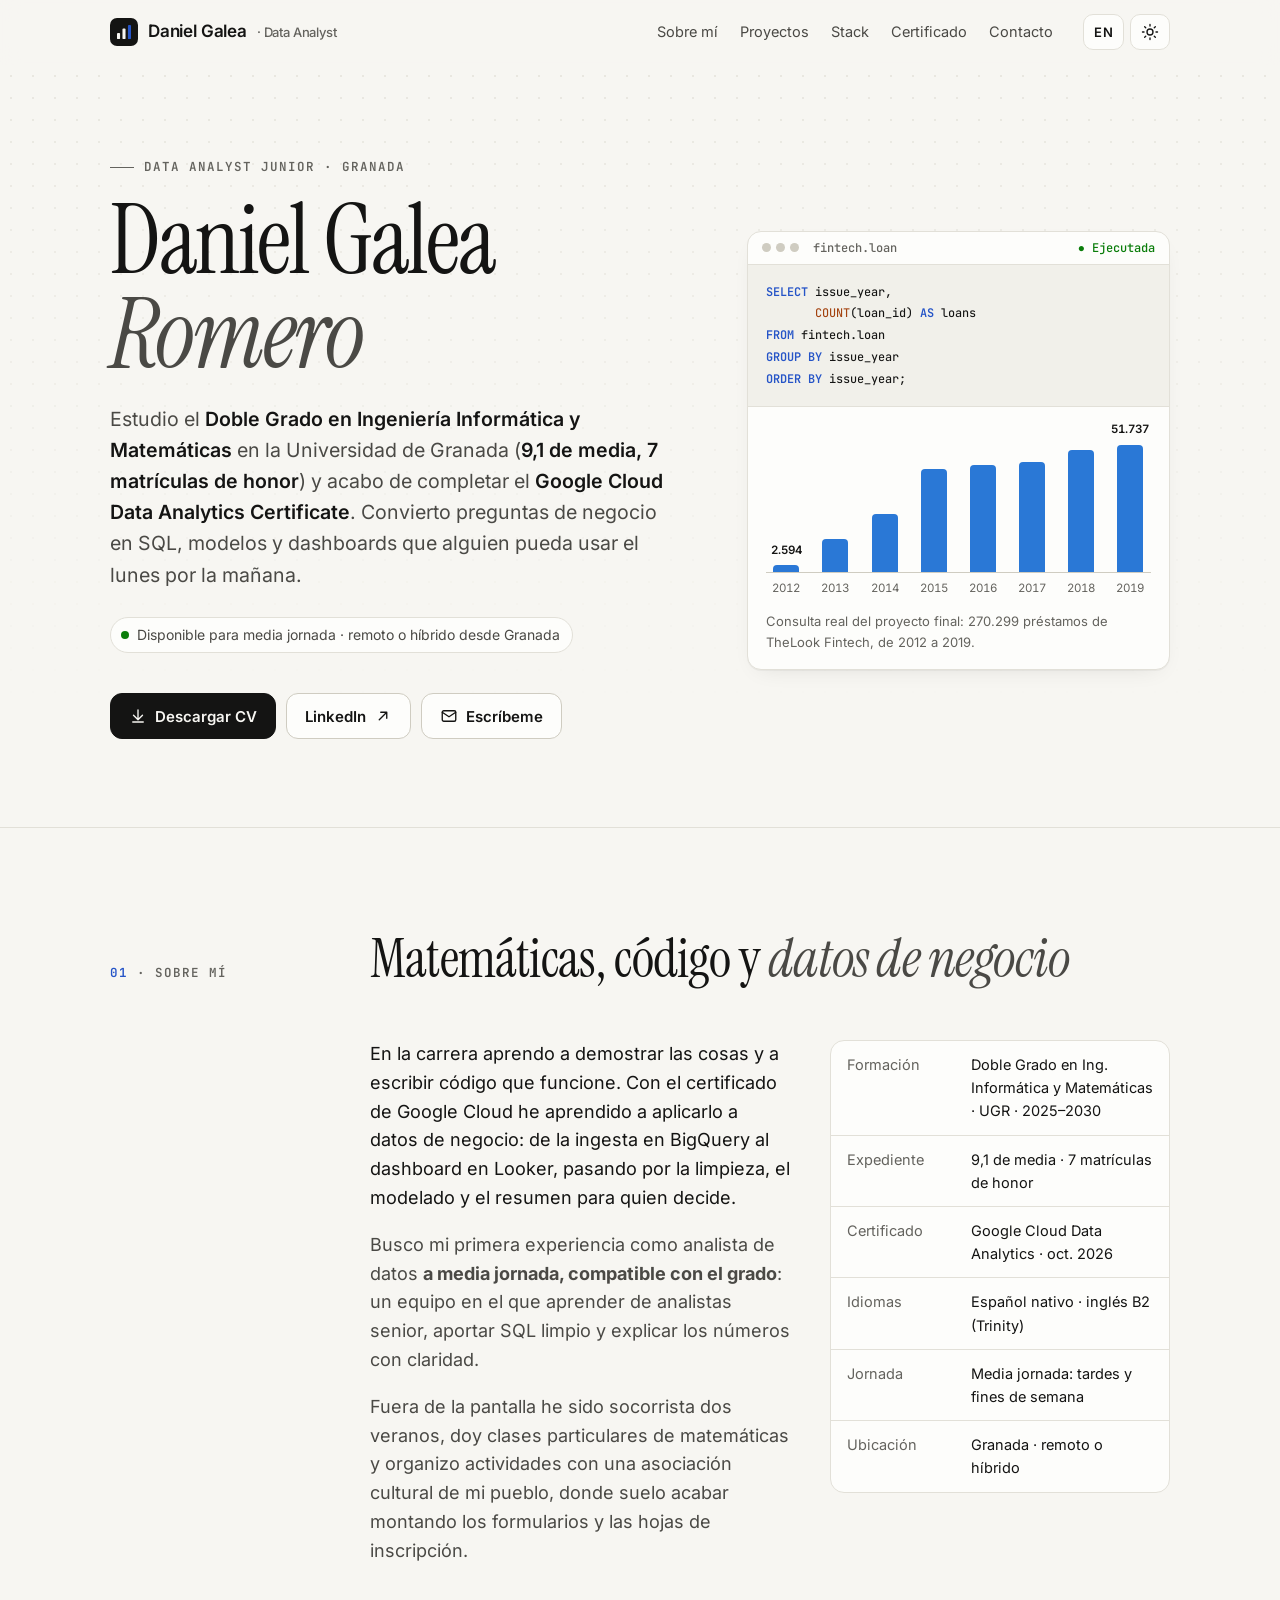
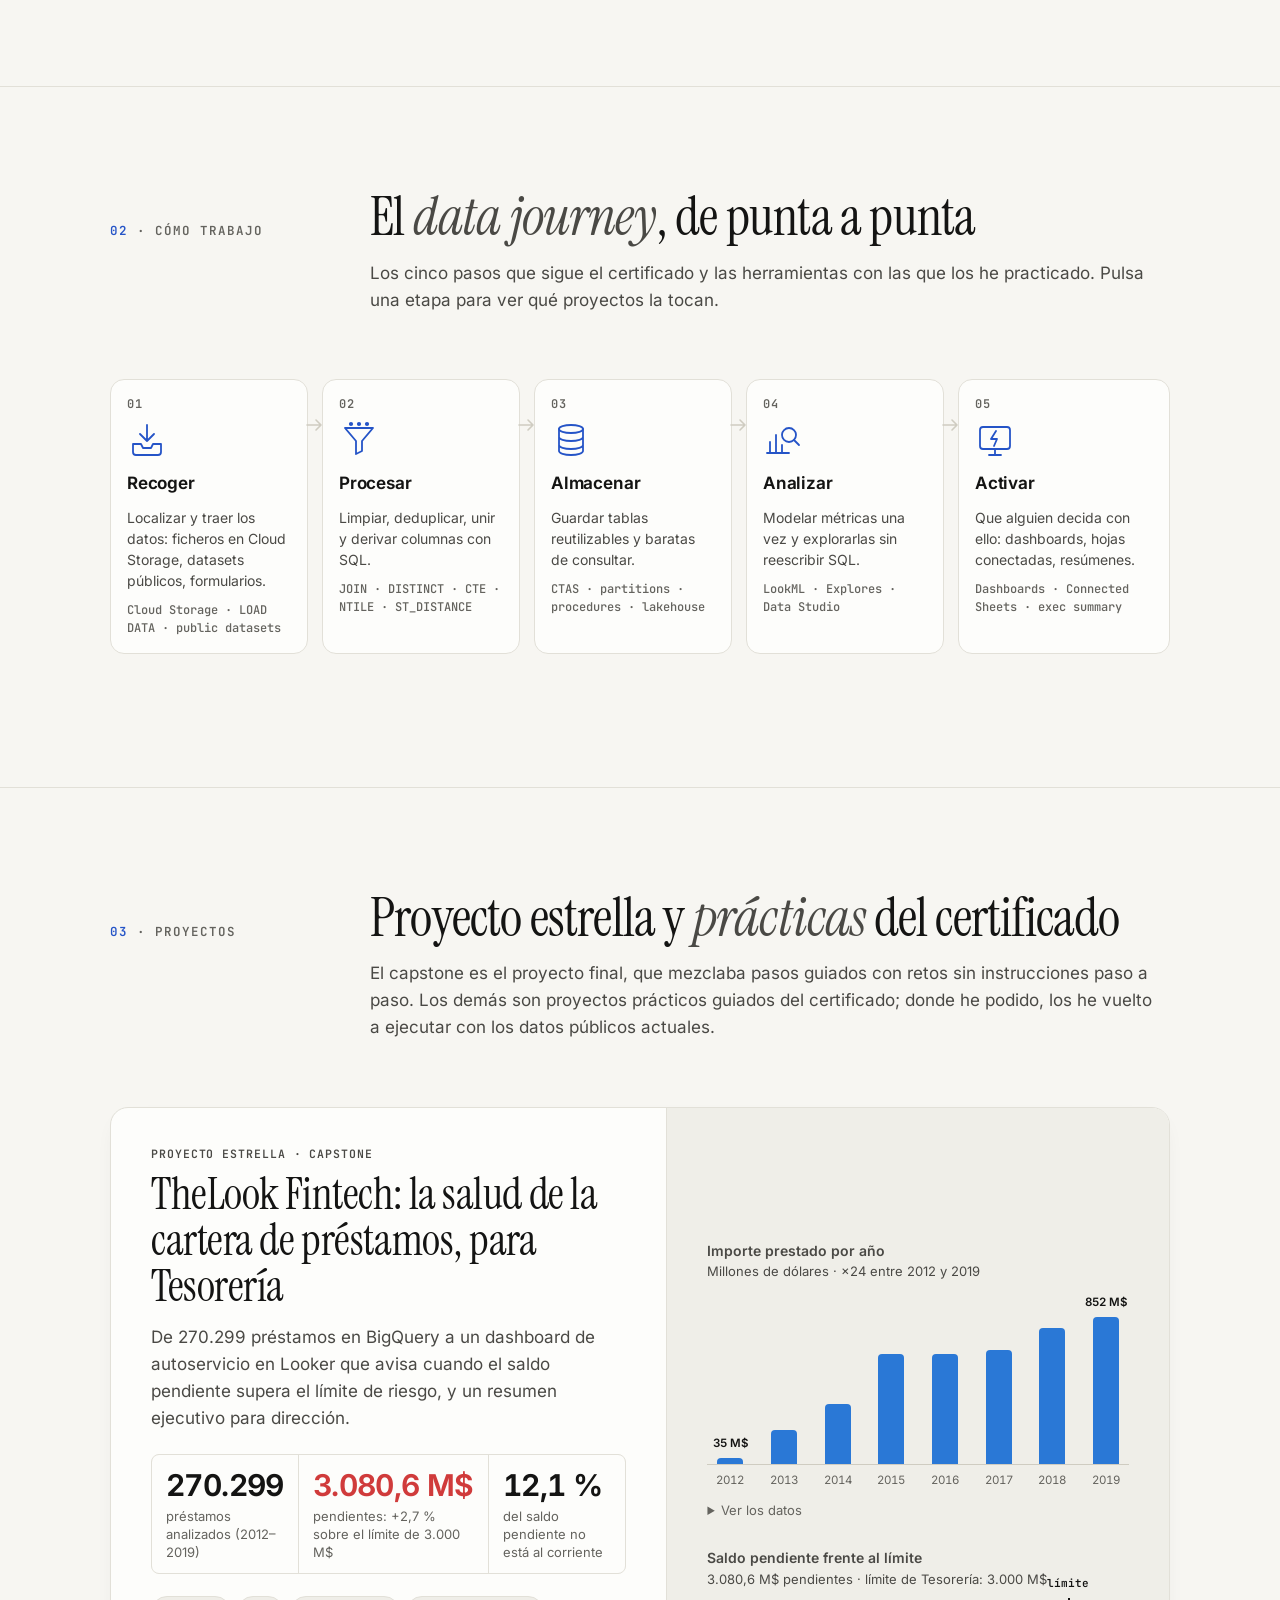
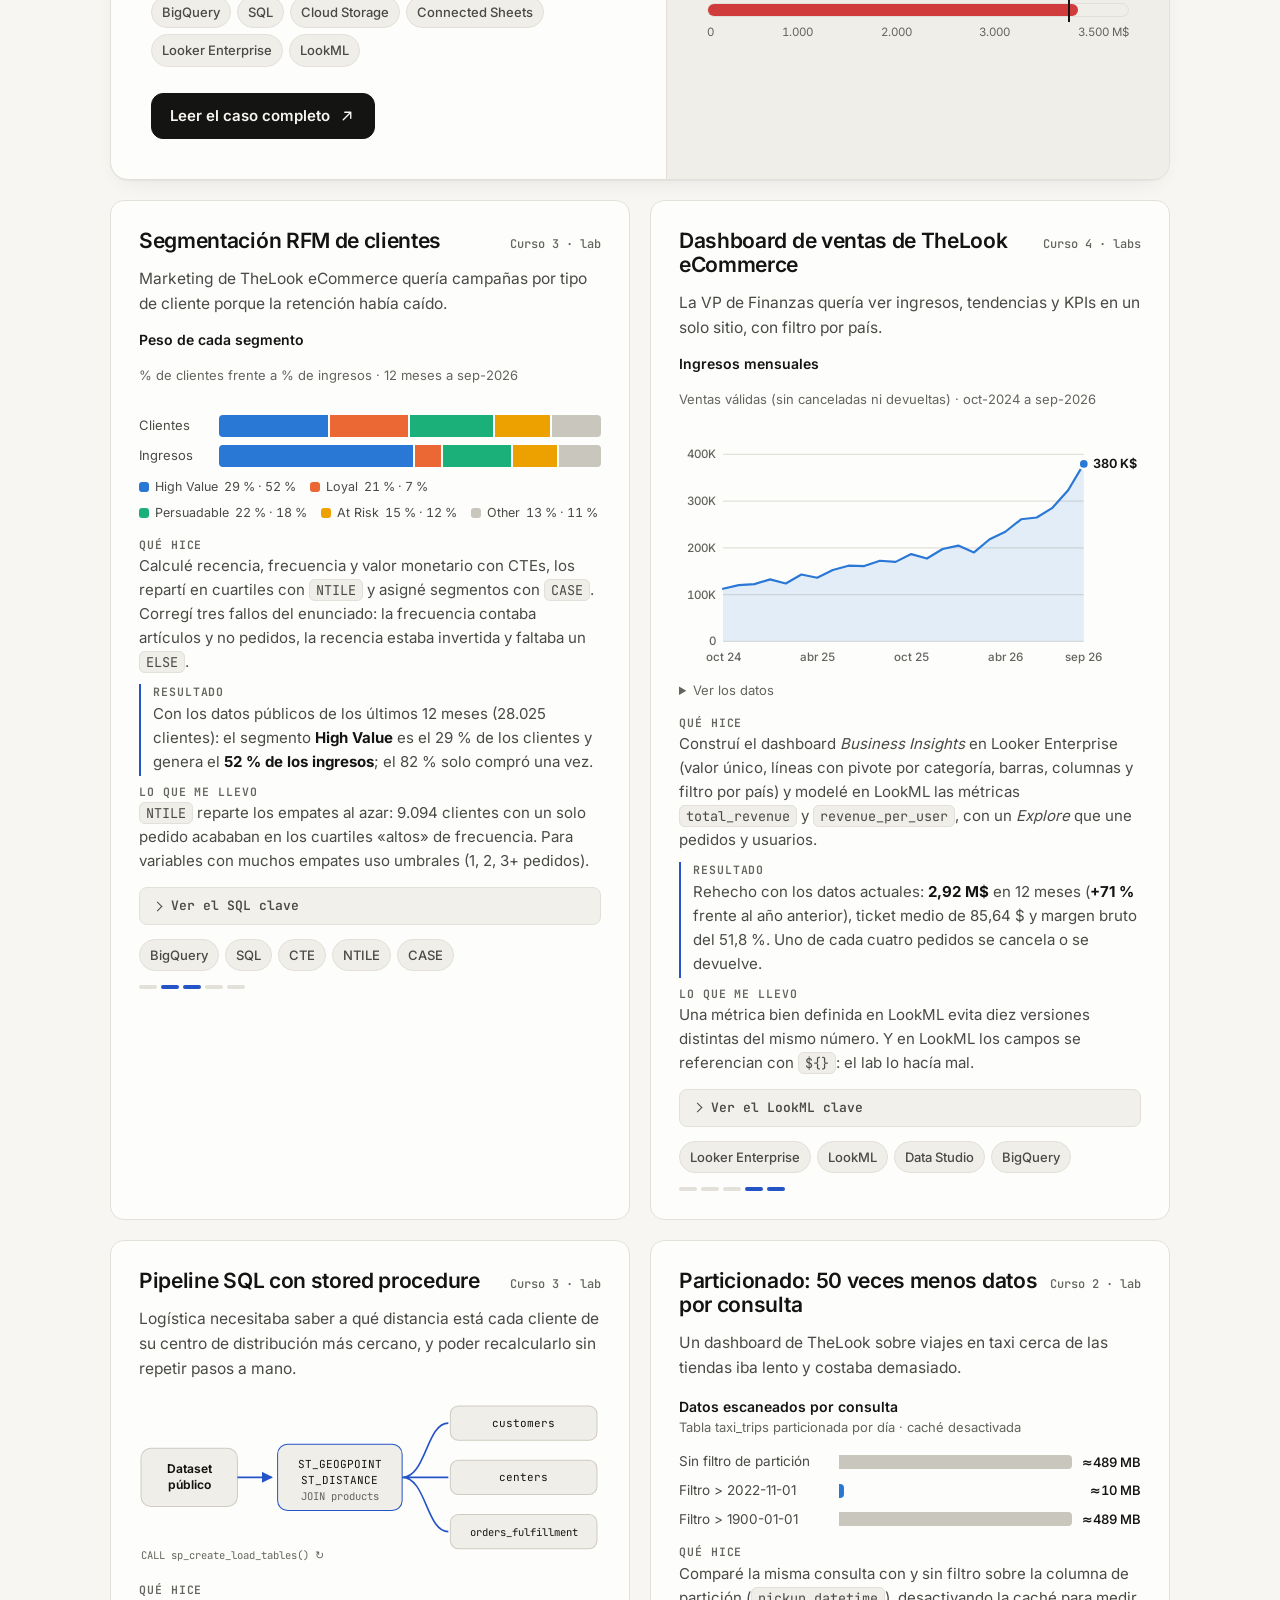
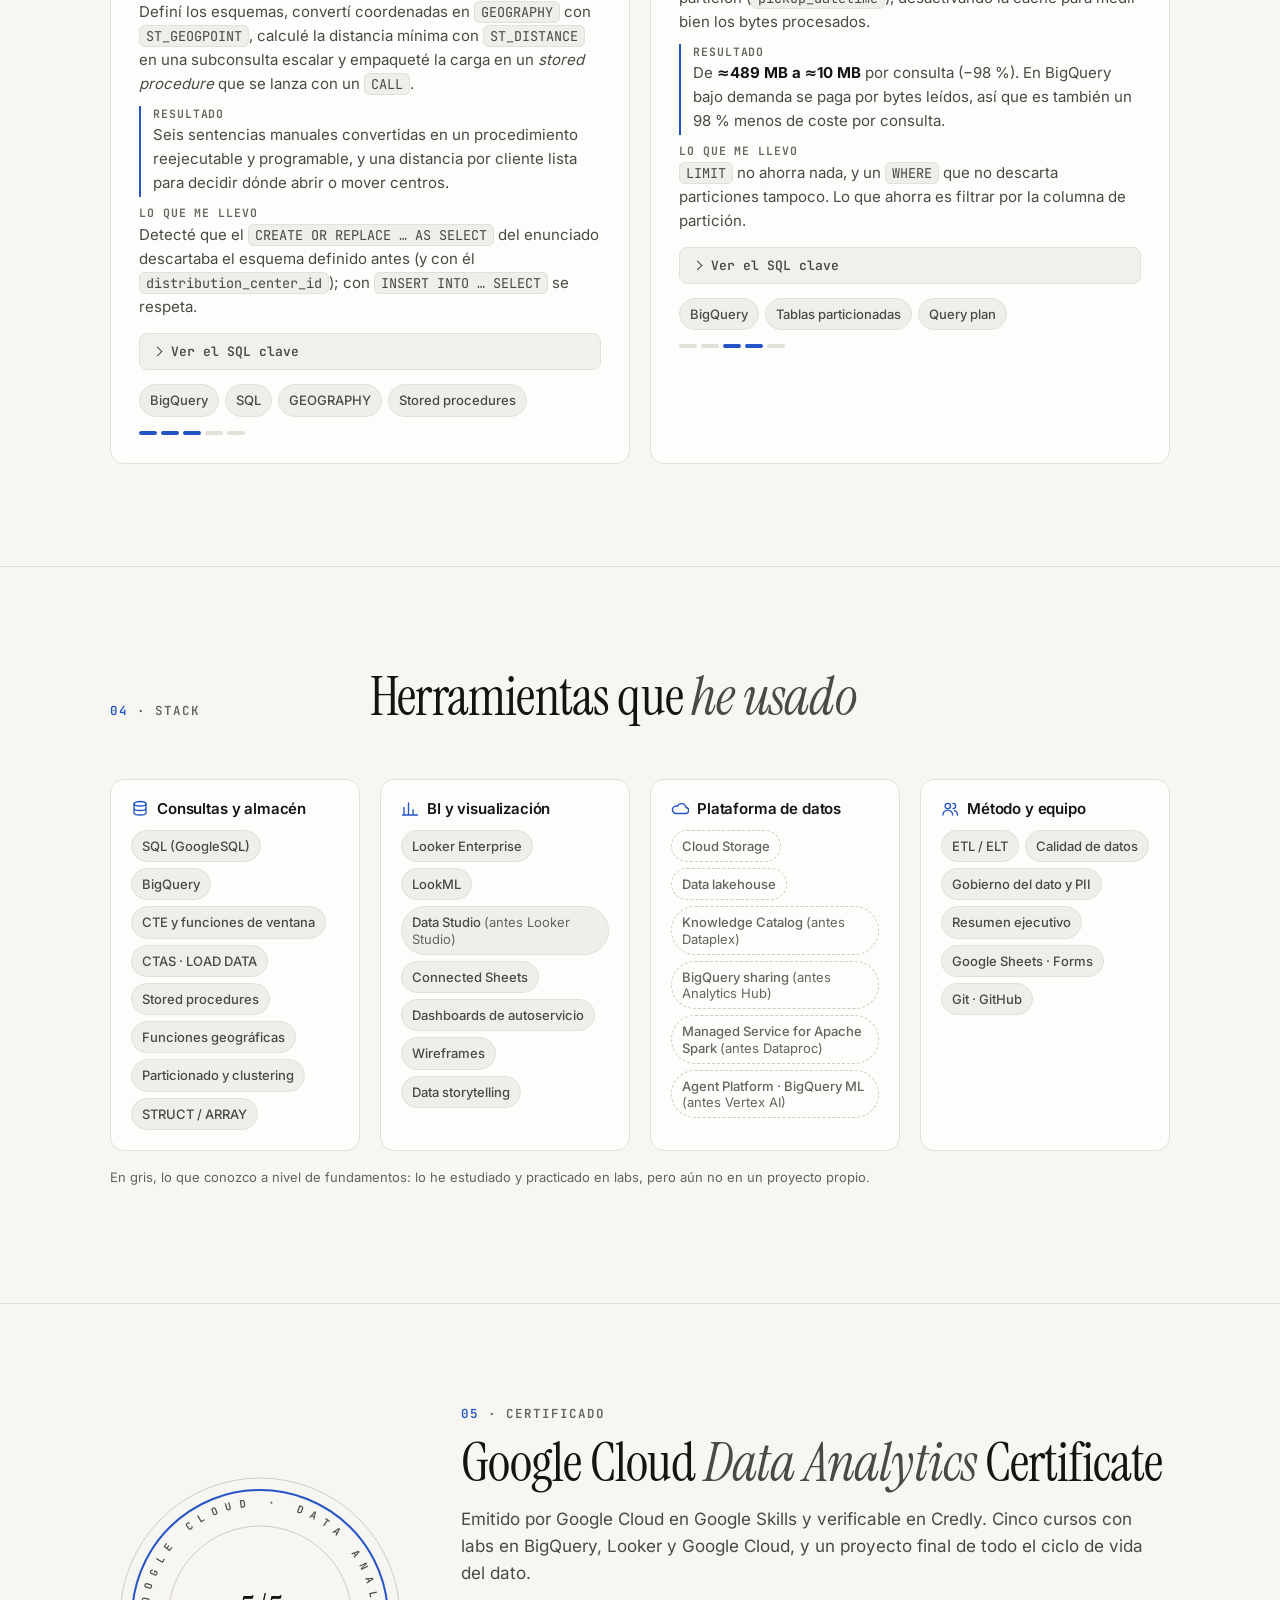
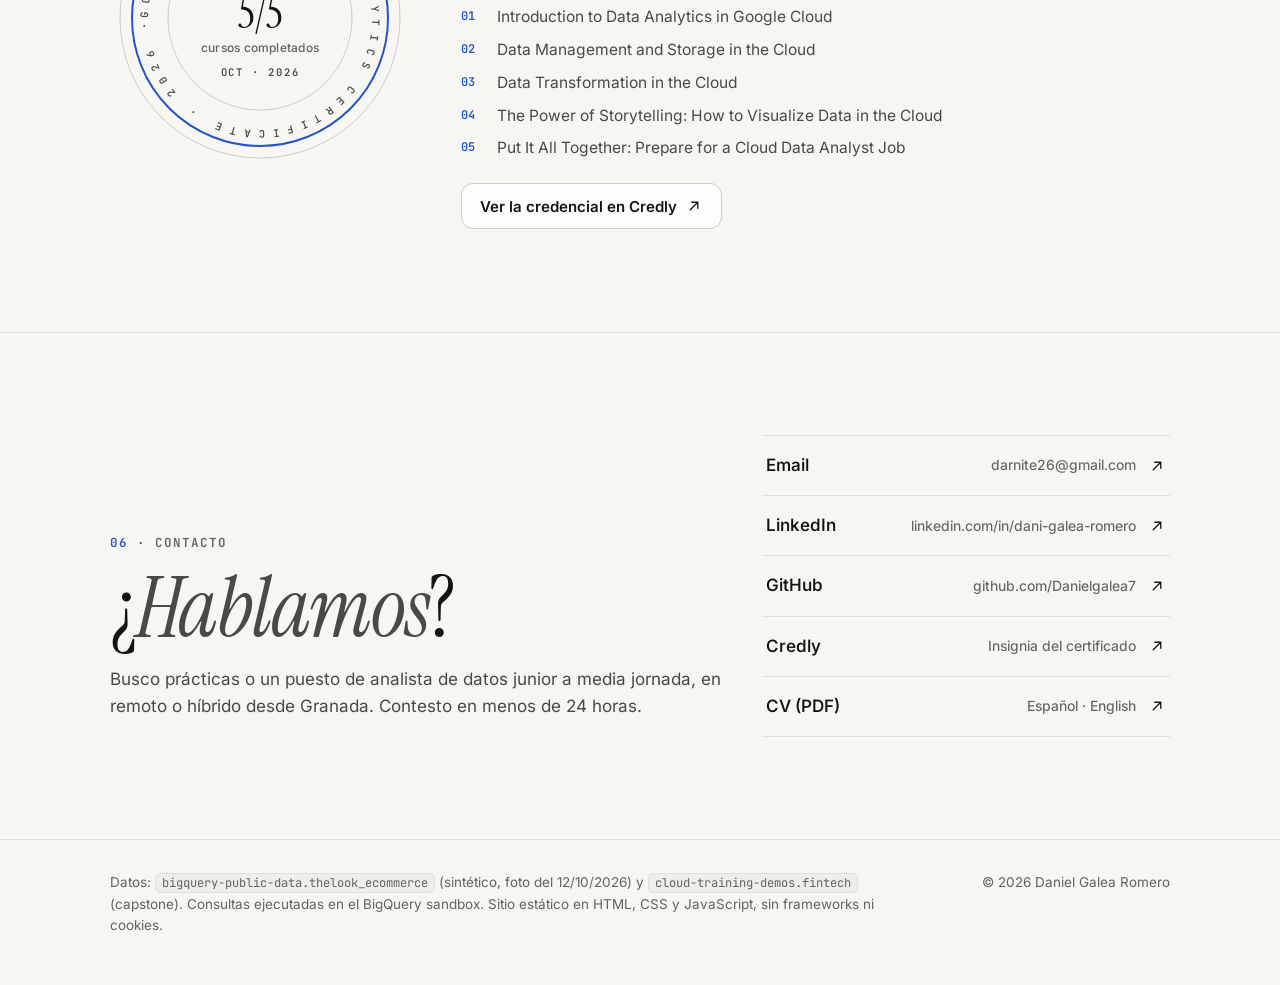
==== index.html @ 813756c8 "Portfolio de datos: caso TheLook Fintech, proyectos y CV (ES/EN) Co-Authored-By: Claude Opus 5.5 <no" ====
<!doctype html>
<html lang="es">
<head>
<meta charset="utf-8">
<meta name="viewport" content="width=device-width, initial-scale=1">
<title>Daniel Galea Romero · Data Analyst junior (Google Cloud)</title>
<meta name="description" content="Portfolio de Daniel Galea Romero: estudiante de Ingeniería Informática y Matemáticas (UGR) con el Google Cloud Data Analytics Certificate. SQL, BigQuery, Looker y LookML con datos reales.">
<link rel="canonical" href="https://danielgalea7.github.io/">
<link rel="alternate" hreflang="es" href="https://danielgalea7.github.io/">
<link rel="alternate" hreflang="en" href="https://danielgalea7.github.io/en/">
<link rel="alternate" hreflang="x-default" href="https://danielgalea7.github.io/">
<meta name="theme-color" content="#f7f6f2" media="(prefers-color-scheme: light)">
<meta name="theme-color" content="#121211" media="(prefers-color-scheme: dark)">
<meta name="color-scheme" content="light dark">
<meta property="og:type" content="website">
<meta property="og:site_name" content="Daniel Galea Romero">
<meta property="og:title" content="Daniel Galea Romero · Data Analyst junior (Google Cloud)">
<meta property="og:description" content="Portfolio de Daniel Galea Romero: estudiante de Ingeniería Informática y Matemáticas (UGR) con el Google Cloud Data Analytics Certificate. SQL, BigQuery, Looker y LookML con datos reales.">
<meta property="og:url" content="https://danielgalea7.github.io/">
<meta property="og:image" content="https://danielgalea7.github.io/assets/img/og-es.png">
<meta property="og:image:width" content="1200">
<meta property="og:image:height" content="630">
<meta property="og:image:alt" content="Daniel Galea Romero · Data Analyst junior (Google Cloud)">
<meta property="og:locale" content="es_ES">
<meta name="twitter:card" content="summary_large_image">
<meta name="twitter:title" content="Daniel Galea Romero · Data Analyst junior (Google Cloud)">
<meta name="twitter:description" content="Portfolio de Daniel Galea Romero: estudiante de Ingeniería Informática y Matemáticas (UGR) con el Google Cloud Data Analytics Certificate. SQL, BigQuery, Looker y LookML con datos reales.">
<meta name="twitter:image" content="https://danielgalea7.github.io/assets/img/og-es.png">
<link rel="icon" href="/favicon.svg" type="image/svg+xml">
<link rel="icon" href="/favicon.ico" sizes="32x32">
<link rel="apple-touch-icon" href="/apple-touch-icon.png">
<link rel="preload" href="/assets/fonts/inter-latin-wght-normal.woff2" as="font" type="font/woff2" crossorigin>
<link rel="preload" href="/assets/fonts/instrument-serif-latin-400-normal.woff2" as="font" type="font/woff2" crossorigin>
<link rel="stylesheet" href="/assets/css/site.css?v=1">
<script>try{var t=localStorage.getItem("theme");if(t)document.documentElement.setAttribute("data-theme",t)}catch(e){}document.documentElement.classList.add("js");</script>
<script type="application/ld+json">{"@context": "https://schema.org", "@type": "Person", "name": "Daniel Galea Romero", "jobTitle": "Junior Data Analyst", "url": "https://danielgalea7.github.io/", "email": "mailto:darnite26@gmail.com", "address": {"@type": "PostalAddress", "addressLocality": "Granada", "addressCountry": "ES"}, "alumniOf": {"@type": "CollegeOrUniversity", "name": "Universidad de Granada"}, "knowsAbout": ["SQL", "BigQuery", "Looker", "LookML", "Data analysis", "Google Cloud"], "sameAs": ["https://www.linkedin.com/in/dani-galea-romero-060941371/", "https://github.com/Danielgalea7", "https://www.credly.com/badges/53fe75b2-e19a-4265-aa9f-7e4d497fc33a/public_url"]}</script>
</head>
<body>
<a class="skip" href="#main">Saltar al contenido</a>
<header class="site-header">
  <div class="wrap">
    <a class="brand" href="/"><svg class="brand-mark" viewBox="0 0 32 32" aria-hidden="true"><rect width="32" height="32" rx="8" fill="currentColor"/><rect x="8" y="17" width="3.5" height="7" rx="1" fill="var(--bg)"/><rect x="14.25" y="12" width="3.5" height="12" rx="1" fill="var(--bg)"/><rect x="20.5" y="8" width="3.5" height="16" rx="1" fill="var(--accent)"/></svg><span>Daniel Galea</span><small>· Data Analyst</small><span class="sr-only"> · inicio</span></a>
    <nav class="nav" aria-label="Secciones"><a href="#sobre-mi">Sobre mí</a><a href="#proyectos">Proyectos</a><a href="#stack">Stack</a><a href="#certificado">Certificado</a><a href="#contacto">Contacto</a></nav>
    <div class="tools">
      <a class="lang" href="/en/" hreflang="en" lang="en" title="Read in English"><span aria-hidden="true">EN</span><span class="sr-only">EN · Read in English</span></a>
      <button class="icon-btn theme-toggle" type="button" aria-label="Cambiar entre tema claro y oscuro"><span class="sun"><svg viewBox="0 0 24 24" fill="none" stroke="currentColor" stroke-width="1.8" stroke-linecap="round" stroke-linejoin="round" aria-hidden="true" focusable="false"><circle cx="12" cy="12" r="4"/><path d="M12 2v2M12 20v2M4.9 4.9l1.4 1.4M17.7 17.7l1.4 1.4M2 12h2M20 12h2M4.9 19.1l1.4-1.4M17.7 6.3l1.4-1.4"/></svg></span><span class="moon"><svg viewBox="0 0 24 24" fill="none" stroke="currentColor" stroke-width="1.8" stroke-linecap="round" stroke-linejoin="round" aria-hidden="true" focusable="false"><path d="M20.5 14.5A8.5 8.5 0 0 1 9.5 3.5a8.5 8.5 0 1 0 11 11z"/></svg></span></button>
    </div>
  </div>
</header>

<main id="main">
  <section class="hero">
    <div class="wrap hero-grid">
      <div>
        <p class="eyebrow">Data Analyst junior · Granada</p>
        <h1>Daniel Galea <em>Romero</em></h1>
        <p class="lead">Estudio el <strong>Doble Grado en Ingeniería Informática y Matemáticas</strong> en la Universidad de Granada (<strong>9,1 de media, 7 matrículas de honor</strong>) y acabo de completar el <strong>Google Cloud Data Analytics Certificate</strong>. Convierto preguntas de negocio en SQL, modelos y dashboards que alguien pueda usar el lunes por la mañana.</p>
        <p class="pill"><span class="pulse" aria-hidden="true"></span>Disponible para media jornada · remoto o híbrido desde Granada</p>
        <div class="cta">
          <a class="btn primary" href="/cv/daniel-galea-romero-cv-es.pdf" download><svg viewBox="0 0 24 24" fill="none" stroke="currentColor" stroke-width="1.8" stroke-linecap="round" stroke-linejoin="round" aria-hidden="true" focusable="false"><path d="M12 4v12M6 11l6 6 6-6M5 20h14"/></svg>Descargar CV</a>
          <a class="btn" href="https://www.linkedin.com/in/dani-galea-romero-060941371/" rel="me noopener" target="_blank">LinkedIn<svg viewBox="0 0 24 24" fill="none" stroke="currentColor" stroke-width="1.8" stroke-linecap="round" stroke-linejoin="round" aria-hidden="true" focusable="false"><path d="M7 17 17 7M9 7h8v8"/></svg></a>
          <a class="btn" href="mailto:darnite26@gmail.com"><svg viewBox="0 0 24 24" fill="none" stroke="currentColor" stroke-width="1.8" stroke-linecap="round" stroke-linejoin="round" aria-hidden="true" focusable="false"><rect x="3" y="5" width="18" height="14" rx="2"/><path d="m3 7 9 6 9-6"/></svg>Escríbeme</a>
        </div>
      </div>
      <figure class="qcard rv" aria-labelledby="qcap-es">
        <div class="qcard-bar"><span class="dots" aria-hidden="true"><i></i><i></i><i></i></span>fintech.loan<span class="run">● Ejecutada</span></div>
        <div class="codewrap"><pre tabindex="0"><code class="language-sql"><span class="k">SELECT</span> issue_year,
       <span class="f">COUNT</span>(loan_id) <span class="k">AS</span> loans
<span class="k">FROM</span> fintech.loan
<span class="k">GROUP</span> <span class="k">BY</span> issue_year
<span class="k">ORDER</span> <span class="k">BY</span> issue_year;</code></pre></div>
        <div class="qbody"><div class="chart reveal"><div class="cols" style="height:150px" aria-hidden="true"><div class="col" style="--h:5.01%" data-tip="&lt;b&gt;2012&lt;/b&gt;&lt;br&gt;2.594 préstamos"><span class="cv">2.594</span><span class="cb"></span></div><div class="col" style="--h:26.02%" data-tip="&lt;b&gt;2013&lt;/b&gt;&lt;br&gt;13.460 préstamos"><span class="cb"></span></div><div class="col" style="--h:45.33%" data-tip="&lt;b&gt;2014&lt;/b&gt;&lt;br&gt;23.453 préstamos"><span class="cb"></span></div><div class="col" style="--h:81.02%" data-tip="&lt;b&gt;2015&lt;/b&gt;&lt;br&gt;41.919 préstamos"><span class="cb"></span></div><div class="col" style="--h:83.82%" data-tip="&lt;b&gt;2016&lt;/b&gt;&lt;br&gt;43.368 préstamos"><span class="cb"></span></div><div class="col" style="--h:85.89%" data-tip="&lt;b&gt;2017&lt;/b&gt;&lt;br&gt;44.435 préstamos"><span class="cb"></span></div><div class="col" style="--h:95.35%" data-tip="&lt;b&gt;2018&lt;/b&gt;&lt;br&gt;49.333 préstamos"><span class="cb"></span></div><div class="col" style="--h:100.00%" data-tip="&lt;b&gt;2019&lt;/b&gt;&lt;br&gt;51.737 préstamos"><span class="cv">51.737</span><span class="cb"></span></div></div><div class="cols-x" aria-hidden="true"><span>2012</span><span>2013</span><span>2014</span><span>2015</span><span>2016</span><span>2017</span><span>2018</span><span>2019</span></div></div></div>
        <figcaption id="qcap-es">Consulta real del proyecto final: 270.299 préstamos de TheLook Fintech, de 2012 a 2019.</figcaption>
      </figure>
    </div>
  </section>

  <section class="section" id="sobre-mi" aria-labelledby="about-h">
    <div class="wrap">
      <div class="section-head"><p class="kicker"><b>01</b> · Sobre mí</p><h2 id="about-h">Matemáticas, código y <em>datos de negocio</em></h2></div>
      <div class="about">
        <div class="spacer"></div>
        <div class="text rv"><p>En la carrera aprendo a demostrar las cosas y a escribir código que funcione. Con el certificado de Google Cloud he aprendido a aplicarlo a datos de negocio: de la ingesta en BigQuery al dashboard en Looker, pasando por la limpieza, el modelado y el resumen para quien decide.</p><p>Busco mi primera experiencia como analista de datos <strong>a media jornada, compatible con el grado</strong>: un equipo en el que aprender de analistas senior, aportar SQL limpio y explicar los números con claridad.</p><p>Fuera de la pantalla he sido socorrista dos veranos, doy clases particulares de matemáticas y organizo actividades con una asociación cultural de mi pueblo, donde suelo acabar montando los formularios y las hojas de inscripción.</p></div>
        <dl class="facts rv"><div><dt>Formación</dt><dd>Doble Grado en Ing. Informática y Matemáticas · UGR · 2025–2030</dd></div><div><dt>Expediente</dt><dd>9,1 de media · 7 matrículas de honor</dd></div><div><dt>Certificado</dt><dd>Google Cloud Data Analytics · oct. 2026</dd></div><div><dt>Idiomas</dt><dd>Español nativo · inglés B2 (Trinity)</dd></div><div><dt>Jornada</dt><dd>Media jornada: tardes y fines de semana</dd></div><div><dt>Ubicación</dt><dd>Granada · remoto o híbrido</dd></div></dl>
      </div>
    </div>
  </section>

  <section class="section" id="data-journey" aria-labelledby="journey-h">
    <div class="wrap">
      <div class="section-head"><p class="kicker"><b>02</b> · Cómo trabajo</p><div><h2 id="journey-h">El <em>data journey</em>, de punta a punta</h2><p class="section-intro">Los cinco pasos que sigue el certificado y las herramientas con las que los he practicado. Pulsa una etapa para ver qué proyectos la tocan.</p></div></div>
      <ol class="journey"><li><button class="stage" type="button" data-stage="collect" aria-pressed="false">
          <span class="idx">01</span><span class="ico"><svg viewBox="0 0 40 40" fill="none" stroke="currentColor" stroke-width="1.8" stroke-linecap="round" stroke-linejoin="round" aria-hidden="true"><path d="M20 5v16M13 14l7 7 7-7"/><path d="M6 24h8l2 4h8l2-4h8v8a3 3 0 0 1-3 3H9a3 3 0 0 1-3-3z"/></svg></span><span class="name">Recoger</span>
          <span class="what">Localizar y traer los datos: ficheros en Cloud Storage, datasets públicos, formularios.</span><span class="tools-l">Cloud Storage · LOAD DATA · public datasets</span></button><svg class="link" viewBox="0 0 18 16" aria-hidden="true"><path d="M1 8h14M10 3l5 5-5 5" fill="none" stroke="currentColor" stroke-width="1.6" stroke-linecap="round" stroke-linejoin="round"/></svg></li><li><button class="stage" type="button" data-stage="process" aria-pressed="false">
          <span class="idx">02</span><span class="ico"><svg viewBox="0 0 40 40" fill="none" stroke="currentColor" stroke-width="1.8" stroke-linecap="round" stroke-linejoin="round" aria-hidden="true"><path d="M6 8h28l-11 13v10l-6 3V21z"/><circle cx="12" cy="4" r="1.2" fill="currentColor"/><circle cx="20" cy="4" r="1.2" fill="currentColor"/><circle cx="28" cy="4" r="1.2" fill="currentColor"/></svg></span><span class="name">Procesar</span>
          <span class="what">Limpiar, deduplicar, unir y derivar columnas con SQL.</span><span class="tools-l">JOIN · DISTINCT · CTE · NTILE · ST_DISTANCE</span></button><svg class="link" viewBox="0 0 18 16" aria-hidden="true"><path d="M1 8h14M10 3l5 5-5 5" fill="none" stroke="currentColor" stroke-width="1.6" stroke-linecap="round" stroke-linejoin="round"/></svg></li><li><button class="stage" type="button" data-stage="store" aria-pressed="false">
          <span class="idx">03</span><span class="ico"><svg viewBox="0 0 40 40" fill="none" stroke="currentColor" stroke-width="1.8" stroke-linecap="round" stroke-linejoin="round" aria-hidden="true"><ellipse cx="20" cy="9" rx="12" ry="4"/><path d="M8 9v8c0 2.2 5.4 4 12 4s12-1.8 12-4V9M8 17v8c0 2.2 5.4 4 12 4s12-1.8 12-4v-8M8 25v6c0 2.2 5.4 4 12 4s12-1.8 12-4v-6"/></svg></span><span class="name">Almacenar</span>
          <span class="what">Guardar tablas reutilizables y baratas de consultar.</span><span class="tools-l">CTAS · partitions · procedures · lakehouse</span></button><svg class="link" viewBox="0 0 18 16" aria-hidden="true"><path d="M1 8h14M10 3l5 5-5 5" fill="none" stroke="currentColor" stroke-width="1.6" stroke-linecap="round" stroke-linejoin="round"/></svg></li><li><button class="stage" type="button" data-stage="analyze" aria-pressed="false">
          <span class="idx">04</span><span class="ico"><svg viewBox="0 0 40 40" fill="none" stroke="currentColor" stroke-width="1.8" stroke-linecap="round" stroke-linejoin="round" aria-hidden="true"><path d="M7 33V22M13 33V15M19 33v-8"/><circle cx="26" cy="15" r="7"/><path d="m31 20 5 5"/><path d="M4 33h22"/></svg></span><span class="name">Analizar</span>
          <span class="what">Modelar métricas una vez y explorarlas sin reescribir SQL.</span><span class="tools-l">LookML · Explores · Data Studio</span></button><svg class="link" viewBox="0 0 18 16" aria-hidden="true"><path d="M1 8h14M10 3l5 5-5 5" fill="none" stroke="currentColor" stroke-width="1.6" stroke-linecap="round" stroke-linejoin="round"/></svg></li><li><button class="stage" type="button" data-stage="activate" aria-pressed="false">
          <span class="idx">05</span><span class="ico"><svg viewBox="0 0 40 40" fill="none" stroke="currentColor" stroke-width="1.8" stroke-linecap="round" stroke-linejoin="round" aria-hidden="true"><rect x="5" y="7" width="30" height="22" rx="3"/><path d="M14 35h12M20 29v6"/><path d="m21 11-5 8h6l-3 7"/></svg></span><span class="name">Activar</span>
          <span class="what">Que alguien decida con ello: dashboards, hojas conectadas, resúmenes.</span><span class="tools-l">Dashboards · Connected Sheets · exec summary</span></button><svg class="link" viewBox="0 0 18 16" aria-hidden="true"><path d="M1 8h14M10 3l5 5-5 5" fill="none" stroke="currentColor" stroke-width="1.6" stroke-linecap="round" stroke-linejoin="round"/></svg></li></ol>
      <p class="journey-hint"><button type="button" data-journey-reset hidden>Ver todos los proyectos</button></p>
    </div>
  </section>

  <section class="section" id="proyectos" aria-labelledby="proj-h">
    <div class="wrap">
      <div class="section-head"><p class="kicker"><b>03</b> · Proyectos</p><div><h2 id="proj-h">Proyecto estrella y <em>prácticas</em> del certificado</h2><p class="section-intro">El capstone es el proyecto final, que mezclaba pasos guiados con retos sin instrucciones paso a paso. Los demás son proyectos prácticos guiados del certificado; donde he podido, los he vuelto a ejecutar con los datos públicos actuales.</p></div></div>
      <article class="featured rv" id="p-capstone" data-stages="collect process store analyze activate">
        <div class="fx">
          <p class="tag">Proyecto estrella · capstone</p>
          <h3>TheLook Fintech: la salud de la cartera de préstamos, para Tesorería</h3>
          <p>De 270.299 préstamos en BigQuery a un dashboard de autoservicio en Looker que avisa cuando el saldo pendiente supera el límite de riesgo, y un resumen ejecutivo para dirección.</p>
          <div class="kpis"><div class="kpi"><div class="v">270.299</div><div class="l">préstamos analizados (2012–2019)</div></div><div class="kpi"><div class="v alert">3.080,6 M$</div><div class="l">pendientes: +2,7 % sobre el límite de 3.000 M$</div></div><div class="kpi"><div class="v">12,1 %</div><div class="l">del saldo pendiente no está al corriente</div></div></div>
          <ul class="chips" aria-label="Tools"><li class="chip">BigQuery</li><li class="chip">SQL</li><li class="chip">Cloud Storage</li><li class="chip">Connected Sheets</li><li class="chip">Looker Enterprise</li><li class="chip">LookML</li></ul>
          <div class="cta"><a class="btn primary" href="/caso/thelook-fintech/">Leer el caso completo<svg viewBox="0 0 24 24" fill="none" stroke="currentColor" stroke-width="1.8" stroke-linecap="round" stroke-linejoin="round" aria-hidden="true" focusable="false"><path d="M7 17 17 7M9 7h8v8"/></svg></a></div>
        </div>
        <div class="fx viz"><div class="chart reveal"><p class="ctitle">Importe prestado por año</p><p class="csub">Millones de dólares · ×24 entre 2012 y 2019</p><div class="cols" style="height:170px" aria-hidden="true"><div class="col" style="--h:4.16%" data-tip="&lt;b&gt;2012&lt;/b&gt;&lt;br&gt;35,5 M$"><span class="cv">35 M$</span><span class="cb"></span></div><div class="col" style="--h:23.39%" data-tip="&lt;b&gt;2013&lt;/b&gt;&lt;br&gt;199,4 M$"><span class="cb"></span></div><div class="col" style="--h:40.86%" data-tip="&lt;b&gt;2014&lt;/b&gt;&lt;br&gt;348,3 M$"><span class="cb"></span></div><div class="col" style="--h:75.02%" data-tip="&lt;b&gt;2015&lt;/b&gt;&lt;br&gt;639,4 M$"><span class="cb"></span></div><div class="col" style="--h:74.93%" data-tip="&lt;b&gt;2016&lt;/b&gt;&lt;br&gt;638,6 M$"><span class="cb"></span></div><div class="col" style="--h:77.51%" data-tip="&lt;b&gt;2017&lt;/b&gt;&lt;br&gt;660,7 M$"><span class="cb"></span></div><div class="col" style="--h:92.90%" data-tip="&lt;b&gt;2018&lt;/b&gt;&lt;br&gt;791,9 M$"><span class="cb"></span></div><div class="col" style="--h:100.00%" data-tip="&lt;b&gt;2019&lt;/b&gt;&lt;br&gt;852,4 M$"><span class="cv">852 M$</span><span class="cb"></span></div></div><div class="cols-x" aria-hidden="true"><span>2012</span><span>2013</span><span>2014</span><span>2015</span><span>2016</span><span>2017</span><span>2018</span><span>2019</span></div><details class="table"><summary>Ver los datos</summary><table><thead><tr><th>Año</th><th class="r">Importe</th></tr></thead><tbody><tr><td>2012</td><td class="r">35 M$</td></tr><tr><td>2013</td><td class="r">199 M$</td></tr><tr><td>2014</td><td class="r">348 M$</td></tr><tr><td>2015</td><td class="r">639 M$</td></tr><tr><td>2016</td><td class="r">639 M$</td></tr><tr><td>2017</td><td class="r">661 M$</td></tr><tr><td>2018</td><td class="r">792 M$</td></tr><tr><td>2019</td><td class="r">852 M$</td></tr></tbody></table></details></div><div class="chart"><p class="ctitle">Saldo pendiente frente al límite</p>
      <p class="csub">3.080,6 M$ pendientes · límite de Tesorería: 3.000 M$</p>
      <div class="meter" role="img" aria-label="3.080,6 millones pendientes frente a un límite de 3.000 millones">
        <div class="track"><div class="fill" style="--v:88.02%"></div><div class="mark" style="--t:85.71%"><span>límite</span></div></div>
        <div class="scale"><span>0</span><span>1.000</span><span>2.000</span><span>3.000</span><span>3.500 M$</span></div>
      </div></div></div>
      </article>
      <div class="projects" style="margin-top:20px">
<article class="project rv" id="p-rfm" data-stages="process store">
  <header><h3>Segmentación RFM de clientes</h3><span class="src">Curso 3 · lab</span></header>
  <p class="pdesc">Marketing de TheLook eCommerce quería campañas por tipo de cliente porque la retención había caído.</p>
  <p class="ctitle">Peso de cada segmento</p><p class="csub">% de clientes frente a % de ingresos · 12 meses a sep-2026</p><div class="chart"><div class="stack-row"><span>Clientes</span><div class="stack"><span class="s1" style="flex:29.10" data-tip="High Value: 29.1"></span><span class="s2" style="flex:20.90" data-tip="Loyal: 20.9"></span><span class="s3" style="flex:22.20" data-tip="Persuadable: 22.2"></span><span class="s4" style="flex:14.70" data-tip="At Risk: 14.7"></span><span class="sm" style="flex:13.00" data-tip="Other: 13.0"></span></div></div><div class="stack-row"><span>Ingresos</span><div class="stack"><span class="s1" style="flex:51.80" data-tip="High Value: 51.8"></span><span class="s2" style="flex:7.10" data-tip="Loyal: 7.1"></span><span class="s3" style="flex:18.00" data-tip="Persuadable: 18.0"></span><span class="s4" style="flex:12.00" data-tip="At Risk: 12.0"></span><span class="sm" style="flex:11.10" data-tip="Other: 11.1"></span></div></div><ul class="legend"><li><i class="s1"></i>High Value <span class="num">29 % · 52 %</span></li><li><i class="s2"></i>Loyal <span class="num">21 % · 7 %</span></li><li><i class="s3"></i>Persuadable <span class="num">22 % · 18 %</span></li><li><i class="s4"></i>At Risk <span class="num">15 % · 12 %</span></li><li><i class="sm"></i>Other <span class="num">13 % · 11 %</span></li></ul></div>
  <dl>
    <div><dt>Qué hice</dt><dd>Calculé recencia, frecuencia y valor monetario con CTEs, los repartí en cuartiles con <code>NTILE</code> y asigné segmentos con <code>CASE</code>. Corregí tres fallos del enunciado: la frecuencia contaba artículos y no pedidos, la recencia estaba invertida y faltaba un <code>ELSE</code>.</dd></div>
    <div class="result"><dt>Resultado</dt><dd>Con los datos públicos de los últimos 12 meses (28.025 clientes): el segmento <strong>High Value</strong> es el 29 % de los clientes y genera el <strong>52 % de los ingresos</strong>; el 82 % solo compró una vez.</dd></div>
    <div><dt>Lo que me llevo</dt><dd><code>NTILE</code> reparte los empates al azar: 9.094 clientes con un solo pedido acababan en los cuartiles «altos» de frecuencia. Para variables con muchos empates uso umbrales (1, 2, 3+ pedidos).</dd></div>
  </dl>
  <details class="sql"><summary>Ver el SQL clave</summary><div class="codewrap"><pre data-copy tabindex="0"><code class="language-sql"><span class="k">WITH</span> rfm_calc <span class="k">AS</span> (
  <span class="k">SELECT</span>
    o.user_id <span class="k">AS</span> customer_id,
    <span class="f">DATE_DIFF</span>(<span class="f">CURRENT_TIMESTAMP</span>(), <span class="f">MAX</span>(o.created_at), DAY) <span class="k">AS</span> recency,
    <span class="f">COUNT</span>(<span class="k">DISTINCT</span> o.order_id) <span class="k">AS</span> frequency,   <span class="c">-- fix 1: orders, not items</span>
    <span class="f">ROUND</span>(<span class="f">SUM</span>(oi.sale_price)) <span class="k">AS</span> monetary
  <span class="k">FROM</span> <span class="s">`thelook_ecommerce.orders`</span> o
  <span class="k">INNER</span> <span class="k">JOIN</span> <span class="s">`thelook_ecommerce.order_items`</span> oi
    <span class="k">ON</span> o.order_id = oi.order_id
  <span class="k">GROUP</span> <span class="k">BY</span> customer_id
),
rfm_quant <span class="k">AS</span> (
  <span class="k">SELECT</span>
    customer_id,
    <span class="f">NTILE</span>(<span class="n">4</span>) <span class="k">OVER</span> (<span class="k">ORDER</span> <span class="k">BY</span> recency <span class="k">DESC</span>) <span class="k">AS</span> recency_quantile,  <span class="c">-- fix 2: 4 = most recent</span>
    <span class="f">NTILE</span>(<span class="n">4</span>) <span class="k">OVER</span> (<span class="k">ORDER</span> <span class="k">BY</span> frequency) <span class="k">AS</span> frequency_quantile,
    <span class="f">NTILE</span>(<span class="n">4</span>) <span class="k">OVER</span> (<span class="k">ORDER</span> <span class="k">BY</span> monetary) <span class="k">AS</span> monetary_quantile
  <span class="k">FROM</span> rfm_calc
)
<span class="k">SELECT</span>
  customer_id,
  <span class="k">CASE</span>
    <span class="k">WHEN</span> monetary_quantile &gt;= <span class="n">3</span> <span class="k">AND</span> frequency_quantile &gt;= <span class="n">3</span> <span class="k">THEN</span> <span class="s">&quot;High Value Customer&quot;</span>
    <span class="k">WHEN</span> frequency_quantile &gt;= <span class="n">3</span> <span class="k">THEN</span> <span class="s">&quot;Loyal Customer&quot;</span>
    <span class="k">WHEN</span> recency_quantile &lt;= <span class="n">1</span> <span class="k">THEN</span> <span class="s">&quot;At Risk Customer&quot;</span>
    <span class="k">WHEN</span> recency_quantile &gt;= <span class="n">3</span> <span class="k">THEN</span> <span class="s">&quot;Persuadable Customer&quot;</span>
    <span class="k">ELSE</span> <span class="s">&quot;Other&quot;</span>                                                <span class="c">-- fix 3: no NULL segment</span>
  <span class="k">END</span> <span class="k">AS</span> customer_segment
<span class="k">FROM</span> rfm_quant;</code></pre></div></details>
  <ul class="chips" aria-label="Tools"><li class="chip">BigQuery</li><li class="chip">SQL</li><li class="chip">CTE</li><li class="chip">NTILE</li><li class="chip">CASE</li></ul>
  <div class="stages-mini" role="img" aria-label="Etapas: Procesar, Almacenar"><i class=""></i><i class="on"></i><i class="on"></i><i class=""></i><i class=""></i></div>
</article>
<article class="project rv" id="p-dash" data-stages="analyze activate">
  <header><h3>Dashboard de ventas de TheLook eCommerce</h3><span class="src">Curso 4 · labs</span></header>
  <p class="pdesc">La VP de Finanzas quería ver ingresos, tendencias y KPIs en un solo sitio, con filtro por país.</p>
  <p class="ctitle">Ingresos mensuales</p><p class="csub">Ventas válidas (sin canceladas ni devueltas) · oct-2024 a sep-2026</p><div class="chart"><svg class="linechart" viewBox="0 0 420 210" role="img" aria-labelledby="rev-es-t rev-es-d" data-points="[[40.0, 136.16, &quot;&lt;b&gt;oct 2024&lt;/b&gt;&lt;br&gt;112,6\u00a0K$ \u00b7 1.405 pedidos&quot;], [54.26, 132.86, &quot;&lt;b&gt;nov 2024&lt;/b&gt;&lt;br&gt;120,3\u00a0K$ \u00b7 1.430 pedidos&quot;], [68.52, 131.9, &quot;&lt;b&gt;dic 2024&lt;/b&gt;&lt;br&gt;122,6\u00a0K$ \u00b7 1.479 pedidos&quot;], [82.78, 127.66, &quot;&lt;b&gt;ene 2025&lt;/b&gt;&lt;br&gt;132,6\u00a0K$ \u00b7 1.553 pedidos&quot;], [97.04, 131.31, &quot;&lt;b&gt;feb 2025&lt;/b&gt;&lt;br&gt;124,0\u00a0K$ \u00b7 1.467 pedidos&quot;], [111.3, 123.22, &quot;&lt;b&gt;mar 2025&lt;/b&gt;&lt;br&gt;143,0\u00a0K$ \u00b7 1.634 pedidos&quot;], [125.57, 126.17, &quot;&lt;b&gt;abr 2025&lt;/b&gt;&lt;br&gt;136,1\u00a0K$ \u00b7 1.663 pedidos&quot;], [139.83, 119.05, &quot;&lt;b&gt;may 2025&lt;/b&gt;&lt;br&gt;152,8\u00a0K$ \u00b7 1.799 pedidos&quot;], [154.09, 115.2, &quot;&lt;b&gt;jun 2025&lt;/b&gt;&lt;br&gt;161,9\u00a0K$ \u00b7 1.868 pedidos&quot;], [168.35, 115.53, &quot;&lt;b&gt;jul 2025&lt;/b&gt;&lt;br&gt;161,1\u00a0K$ \u00b7 1.930 pedidos&quot;], [182.61, 110.7, &quot;&lt;b&gt;ago 2025&lt;/b&gt;&lt;br&gt;172,5\u00a0K$ \u00b7 1.989 pedidos&quot;], [196.87, 111.7, &quot;&lt;b&gt;sep 2025&lt;/b&gt;&lt;br&gt;170,1\u00a0K$ \u00b7 1.934 pedidos&quot;], [211.13, 104.64, &quot;&lt;b&gt;oct 2025&lt;/b&gt;&lt;br&gt;186,7\u00a0K$ \u00b7 2.172 pedidos&quot;], [225.39, 108.69, &quot;&lt;b&gt;nov 2025&lt;/b&gt;&lt;br&gt;177,2\u00a0K$ \u00b7 2.145 pedidos&quot;], [239.65, 100.02, &quot;&lt;b&gt;dic 2025&lt;/b&gt;&lt;br&gt;197,6\u00a0K$ \u00b7 2.311 pedidos&quot;], [253.91, 96.9, &quot;&lt;b&gt;ene 2026&lt;/b&gt;&lt;br&gt;204,9\u00a0K$ \u00b7 2.460 pedidos&quot;], [268.17, 103.1, &quot;&lt;b&gt;feb 2026&lt;/b&gt;&lt;br&gt;190,4\u00a0K$ \u00b7 2.241 pedidos&quot;], [282.43, 91.12, &quot;&lt;b&gt;mar 2026&lt;/b&gt;&lt;br&gt;218,5\u00a0K$ \u00b7 2.579 pedidos&quot;], [296.7, 84.32, &quot;&lt;b&gt;abr 2026&lt;/b&gt;&lt;br&gt;234,5\u00a0K$ \u00b7 2.739 pedidos&quot;], [310.96, 72.98, &quot;&lt;b&gt;may 2026&lt;/b&gt;&lt;br&gt;261,2\u00a0K$ \u00b7 3.069 pedidos&quot;], [325.22, 71.36, &quot;&lt;b&gt;jun 2026&lt;/b&gt;&lt;br&gt;265,0\u00a0K$ \u00b7 3.169 pedidos&quot;], [339.48, 62.56, &quot;&lt;b&gt;jul 2026&lt;/b&gt;&lt;br&gt;285,7\u00a0K$ \u00b7 3.456 pedidos&quot;], [353.74, 46.63, &quot;&lt;b&gt;ago 2026&lt;/b&gt;&lt;br&gt;323,2\u00a0K$ \u00b7 3.885 pedidos&quot;], [368.0, 22.64, &quot;&lt;b&gt;sep 2026&lt;/b&gt;&lt;br&gt;379,7\u00a0K$ \u00b7 4.518 pedidos&quot;]]"><title id="rev-es-t">Ingresos mensuales de TheLook eCommerce</title><desc id="rev-es-d">Línea de 24 meses, de octubre de 2024 a septiembre de 2026, que crece de 113 mil a 380 mil dólares al mes.</desc><g class="grid"><line x1="40" x2="368" y1="184.0" y2="184.0"/><line x1="40" x2="368" y1="141.5" y2="141.5"/><line x1="40" x2="368" y1="99.0" y2="99.0"/><line x1="40" x2="368" y1="56.5" y2="56.5"/><line x1="40" x2="368" y1="14.0" y2="14.0"/></g><g class="axis"><text x="34" y="187.5" text-anchor="end">0</text><text x="34" y="145.0" text-anchor="end">100K</text><text x="34" y="102.5" text-anchor="end">200K</text><text x="34" y="60.0" text-anchor="end">300K</text><text x="34" y="17.5" text-anchor="end">400K</text><text x="40.0" y="202" text-anchor="middle">oct 24</text><text x="125.57" y="202" text-anchor="middle">abr 25</text><text x="211.13" y="202" text-anchor="middle">oct 25</text><text x="296.7" y="202" text-anchor="middle">abr 26</text><text x="368.0" y="202" text-anchor="middle">sep 26</text></g><path class="area" d="M40.0,136.16 L54.26,132.86 L68.52,131.9 L82.78,127.66 L97.04,131.31 L111.3,123.22 L125.57,126.17 L139.83,119.05 L154.09,115.2 L168.35,115.53 L182.61,110.7 L196.87,111.7 L211.13,104.64 L225.39,108.69 L239.65,100.02 L253.91,96.9 L268.17,103.1 L282.43,91.12 L296.7,84.32 L310.96,72.98 L325.22,71.36 L339.48,62.56 L353.74,46.63 L368.0,22.64 L368.0,184 L40.0,184 Z"/><path class="ln" d="M40.0,136.16 L54.26,132.86 L68.52,131.9 L82.78,127.66 L97.04,131.31 L111.3,123.22 L125.57,126.17 L139.83,119.05 L154.09,115.2 L168.35,115.53 L182.61,110.7 L196.87,111.7 L211.13,104.64 L225.39,108.69 L239.65,100.02 L253.91,96.9 L268.17,103.1 L282.43,91.12 L296.7,84.32 L310.96,72.98 L325.22,71.36 L339.48,62.56 L353.74,46.63 L368.0,22.64"/><line class="xh" x1="0" x2="0" y1="14" y2="184"/><circle class="end" cx="368.0" cy="22.64" r="4.5"/><text class="endlabel" x="376.0" y="26.64">380 K$</text><circle class="hov" cx="368.0" cy="22.64" r="5"/></svg><details class="table"><summary>Ver los datos</summary><table><thead><tr><th>Mes</th><th class="r">Ingresos ($)</th><th class="r">Pedidos</th></tr></thead><tbody><tr><td>2024-10</td><td class="r">112.558</td><td class="r">1.405</td></tr><tr><td>2024-11</td><td class="r">120.327</td><td class="r">1.430</td></tr><tr><td>2024-12</td><td class="r">122.593</td><td class="r">1.479</td></tr><tr><td>2025-01</td><td class="r">132.573</td><td class="r">1.553</td></tr><tr><td>2025-02</td><td class="r">123.981</td><td class="r">1.467</td></tr><tr><td>2025-03</td><td class="r">143.005</td><td class="r">1.634</td></tr><tr><td>2025-04</td><td class="r">136.078</td><td class="r">1.663</td></tr><tr><td>2025-05</td><td class="r">152.815</td><td class="r">1.799</td></tr><tr><td>2025-06</td><td class="r">161.886</td><td class="r">1.868</td></tr><tr><td>2025-07</td><td class="r">161.106</td><td class="r">1.930</td></tr><tr><td>2025-08</td><td class="r">172.479</td><td class="r">1.989</td></tr><tr><td>2025-09</td><td class="r">170.112</td><td class="r">1.934</td></tr><tr><td>2025-10</td><td class="r">186.723</td><td class="r">2.172</td></tr><tr><td>2025-11</td><td class="r">177.208</td><td class="r">2.145</td></tr><tr><td>2025-12</td><td class="r">197.591</td><td class="r">2.311</td></tr><tr><td>2026-01</td><td class="r">204.944</td><td class="r">2.460</td></tr><tr><td>2026-02</td><td class="r">190.355</td><td class="r">2.241</td></tr><tr><td>2026-03</td><td class="r">218.543</td><td class="r">2.579</td></tr><tr><td>2026-04</td><td class="r">234.543</td><td class="r">2.739</td></tr><tr><td>2026-05</td><td class="r">261.216</td><td class="r">3.069</td></tr><tr><td>2026-06</td><td class="r">265.042</td><td class="r">3.169</td></tr><tr><td>2026-07</td><td class="r">285.746</td><td class="r">3.456</td></tr><tr><td>2026-08</td><td class="r">323.227</td><td class="r">3.885</td></tr><tr><td>2026-09</td><td class="r">379.669</td><td class="r">4.518</td></tr></tbody></table></details></div>
  <dl>
    <div><dt>Qué hice</dt><dd>Construí el dashboard <em>Business Insights</em> en Looker Enterprise (valor único, líneas con pivote por categoría, barras, columnas y filtro por país) y modelé en LookML las métricas <code>total_revenue</code> y <code>revenue_per_user</code>, con un <em>Explore</em> que une pedidos y usuarios.</dd></div>
    <div class="result"><dt>Resultado</dt><dd>Rehecho con los datos actuales: <strong>2,92 M$</strong> en 12 meses (<strong>+71 %</strong> frente al año anterior), ticket medio de 85,64 $ y margen bruto del 51,8 %. Uno de cada cuatro pedidos se cancela o se devuelve.</dd></div>
    <div><dt>Lo que me llevo</dt><dd>Una métrica bien definida en LookML evita diez versiones distintas del mismo número. Y en LookML los campos se referencian con <code>${}</code>: el lab lo hacía mal.</dd></div>
  </dl>
  <details class="sql"><summary>Ver el LookML clave</summary><div class="codewrap"><pre data-copy tabindex="0"><code class="language-lookml"><span class="c"># order_items.view</span>
<span class="k">measure</span>: total_revenue {
  <span class="k">type</span>: sum
  <span class="k">sql</span>: ${sale_price} ;;
}

<span class="c"># fixed: reference fields with ${} and avoid dividing by zero</span>
<span class="k">measure</span>: revenue_per_user {
  <span class="k">type</span>: number
  <span class="k">sql</span>: ${total_revenue} / NULLIF(${users.total_users}, <span class="n">0</span>) ;;
}

<span class="c"># model file</span>
<span class="k">explore</span>: order_items {
  <span class="k">join</span>: users {
    <span class="k">relationship</span>: many_to_one
    <span class="k">sql_on</span>: ${users.id} = ${order_items.user_id} ;;
  }
}</code></pre></div></details>
  <ul class="chips" aria-label="Tools"><li class="chip">Looker Enterprise</li><li class="chip">LookML</li><li class="chip">Data Studio</li><li class="chip">BigQuery</li></ul>
  <div class="stages-mini" role="img" aria-label="Etapas: Analizar, Activar"><i class=""></i><i class=""></i><i class=""></i><i class="on"></i><i class="on"></i></div>
</article>
<article class="project rv" id="p-pipe" data-stages="collect process store">
  <header><h3>Pipeline SQL con stored procedure</h3><span class="src">Curso 3 · lab</span></header>
  <p class="pdesc">Logística necesitaba saber a qué distancia está cada cliente de su centro de distribución más cercano, y poder recalcularlo sin repetir pasos a mano.</p>
  <div class="chart"><svg class="arch-mini" viewBox="0 0 460 170" role="img" aria-labelledby="pipe-t-es"><title id="pipe-t-es">Flujo del pipeline: tablas públicas, transformación geográfica, tres tablas de destino y un procedimiento almacenado que lo reejecuta todo.</title><defs><marker id="ah-es" viewBox="0 0 8 8" refX="7" refY="4" markerWidth="7" markerHeight="7" orient="auto"><path d="M0 0l8 4-8 4z" fill="var(--accent)"/></marker></defs><rect x="2" y="50" width="96" height="58" rx="10" fill="var(--surface-2)" stroke="var(--line-strong)"/><text x="50" y="75" text-anchor="middle" font-size="12" font-weight="650" fill="var(--ink)" font-family="var(--sans)">Dataset</text><text x="50" y="91" text-anchor="middle" font-size="12" font-weight="650" fill="var(--ink)" font-family="var(--sans)">público</text><path d="M98 79h34" stroke="var(--accent)" stroke-width="1.6" fill="none" marker-end="url(#ah-es)"/><rect x="138" y="46" width="124" height="66" rx="10" fill="var(--surface-2)" stroke="var(--accent)"/><text x="200" y="70" text-anchor="middle" font-size="11" font-family="var(--mono)" fill="var(--ink)">ST_GEOGPOINT</text><text x="200" y="86" text-anchor="middle" font-size="11" font-family="var(--mono)" fill="var(--ink)">ST_DISTANCE</text><text x="200" y="102" text-anchor="middle" font-size="10.5" font-family="var(--mono)" fill="var(--muted)">JOIN products</text><path d="M262 79c24 0 24-54 46-54M262 79h46M262 79c24 0 24 54 46 54" stroke="var(--accent)" stroke-width="1.6" fill="none"/><rect x="310" y="8" width="146" height="34" rx="8" fill="var(--surface-2)" stroke="var(--line-strong)"/><text x="383" y="29" text-anchor="middle" font-size="11" font-family="var(--mono)" fill="var(--ink)">customers</text><rect x="310" y="62" width="146" height="34" rx="8" fill="var(--surface-2)" stroke="var(--line-strong)"/><text x="383" y="83" text-anchor="middle" font-size="11" font-family="var(--mono)" fill="var(--ink)">centers</text><rect x="310" y="116" width="146" height="34" rx="8" fill="var(--surface-2)" stroke="var(--line-strong)"/><text x="383" y="137" text-anchor="middle" font-size="10.5" font-family="var(--mono)" fill="var(--ink)">orders_fulfillment</text><text x="2" y="160" font-size="10.5" font-family="var(--mono)" fill="var(--muted)">CALL sp_create_load_tables()  ↻</text></svg></div>
  <dl>
    <div><dt>Qué hice</dt><dd>Definí los esquemas, convertí coordenadas en <code>GEOGRAPHY</code> con <code>ST_GEOGPOINT</code>, calculé la distancia mínima con <code>ST_DISTANCE</code> en una subconsulta escalar y empaqueté la carga en un <em>stored procedure</em> que se lanza con un <code>CALL</code>.</dd></div>
    <div class="result"><dt>Resultado</dt><dd>Seis sentencias manuales convertidas en un procedimiento reejecutable y programable, y una distancia por cliente lista para decidir dónde abrir o mover centros.</dd></div>
    <div><dt>Lo que me llevo</dt><dd>Detecté que el <code>CREATE OR REPLACE … AS SELECT</code> del enunciado descartaba el esquema definido antes (y con él <code>distribution_center_id</code>); con <code>INSERT INTO … SELECT</code> se respeta.</dd></div>
  </dl>
  <details class="sql"><summary>Ver el SQL clave</summary><div class="codewrap"><pre data-copy tabindex="0"><code class="language-sql"><span class="k">CREATE</span> <span class="k">OR</span> <span class="k">REPLACE</span> <span class="k">PROCEDURE</span> <span class="s">`thelook_ecommerce.sp_create_load_tables`</span>()
<span class="k">BEGIN</span>
  <span class="c">-- centers: public table + geography transformation</span>
  <span class="k">CREATE</span> <span class="k">OR</span> <span class="k">REPLACE</span> <span class="k">TABLE</span> <span class="s">`thelook_ecommerce.centers`</span> <span class="k">AS</span>
  <span class="k">SELECT</span> id, name, latitude, longitude,
         <span class="f">ST_GEOGPOINT</span>(dcenters.longitude, dcenters.latitude) <span class="k">AS</span> point_location
  <span class="k">FROM</span> <span class="s">`bigquery-public-data.thelook_ecommerce.distribution_centers`</span> <span class="k">AS</span> dcenters;

  <span class="c">-- customers, product_orders_fulfillment: same pattern ...</span>
<span class="k">END</span>;

<span class="k">CALL</span> <span class="s">`thelook_ecommerce.sp_create_load_tables`</span>();

<span class="c">-- distance (km) from each customer to the closest distribution center</span>
<span class="k">SELECT</span>
  customers.id <span class="k">AS</span> customer_id,
  (<span class="k">SELECT</span> <span class="f">MIN</span>(<span class="f">ST_DISTANCE</span>(centers.point_location, customers.point_location)) / <span class="n">1000</span>
   <span class="k">FROM</span> <span class="s">`thelook_ecommerce.centers`</span> <span class="k">AS</span> centers) <span class="k">AS</span> distance_to_closest_center
<span class="k">FROM</span> <span class="s">`thelook_ecommerce.customers`</span> <span class="k">AS</span> customers;</code></pre></div></details>
  <ul class="chips" aria-label="Tools"><li class="chip">BigQuery</li><li class="chip">SQL</li><li class="chip">GEOGRAPHY</li><li class="chip">Stored procedures</li></ul>
  <div class="stages-mini" role="img" aria-label="Etapas: Recoger, Procesar, Almacenar"><i class="on"></i><i class="on"></i><i class="on"></i><i class=""></i><i class=""></i></div>
</article>
<article class="project rv" id="p-part" data-stages="store analyze">
  <header><h3>Particionado: 50 veces menos datos por consulta</h3><span class="src">Curso 2 · lab</span></header>
  <p class="pdesc">Un dashboard de TheLook sobre viajes en taxi cerca de las tiendas iba lento y costaba demasiado.</p>
  <div class="chart reveal"><p class="ctitle">Datos escaneados por consulta</p><p class="csub">Tabla taxi_trips particionada por día · caché desactivada</p><ol class="bars" style="--lw:150px"><li class="muted-row"><span class="bl">Sin filtro de partición</span><span class="bt" data-tip="ORDER BY … LIMIT 100 · ≈489 MB"><span class="bb" style="--v:100.00%"></span></span><span class="bv">≈489 MB</span></li><li class="hl"><span class="bl">Filtro &gt; 2022-11-01</span><span class="bt" data-tip="Solo particiones de nov-dic 2022 · ≈10 MB"><span class="bb" style="--v:2.04%"></span></span><span class="bv">≈10 MB</span></li><li class="muted-row"><span class="bl">Filtro &gt; 1900-01-01</span><span class="bt" data-tip="El filtro no descarta ninguna partición · ≈489 MB"><span class="bb" style="--v:100.00%"></span></span><span class="bv">≈489 MB</span></li></ol></div>
  <dl>
    <div><dt>Qué hice</dt><dd>Comparé la misma consulta con y sin filtro sobre la columna de partición (<code>pickup_datetime</code>), desactivando la caché para medir bien los bytes procesados.</dd></div>
    <div class="result"><dt>Resultado</dt><dd>De <strong>≈489 MB a ≈10 MB</strong> por consulta (−98 %). En BigQuery bajo demanda se paga por bytes leídos, así que es también un 98 % menos de coste por consulta.</dd></div>
    <div><dt>Lo que me llevo</dt><dd><code>LIMIT</code> no ahorra nada, y un <code>WHERE</code> que no descarta particiones tampoco. Lo que ahorra es filtrar por la columna de partición.</dd></div>
  </dl>
  <details class="sql"><summary>Ver el SQL clave</summary><div class="codewrap"><pre data-copy tabindex="0"><code class="language-sql"><span class="c">-- No partition filter: scans the whole table (~489 MB)</span>
<span class="k">SELECT</span> * <span class="k">FROM</span> <span class="s">`thelook_gcda.taxi_trips`</span>
<span class="k">ORDER</span> <span class="k">BY</span> pickup_datetime <span class="k">DESC</span>
<span class="k">LIMIT</span> <span class="n">100</span>;

<span class="c">-- Filter on the partitioning column: only Nov-Dec 2022 partitions (~10 MB)</span>
<span class="k">SELECT</span> * <span class="k">FROM</span> <span class="s">`thelook_gcda.taxi_trips`</span>
<span class="k">WHERE</span> pickup_datetime &gt; <span class="s">&#x27;2022-11-01&#x27;</span>
<span class="k">ORDER</span> <span class="k">BY</span> pickup_datetime <span class="k">ASC</span>;</code></pre></div></details>
  <ul class="chips" aria-label="Tools"><li class="chip">BigQuery</li><li class="chip">Tablas particionadas</li><li class="chip">Query plan</li></ul>
  <div class="stages-mini" role="img" aria-label="Etapas: Almacenar, Analizar"><i class=""></i><i class=""></i><i class="on"></i><i class="on"></i><i class=""></i></div>
</article></div>
    </div>
  </section>

  <section class="section" id="stack" aria-labelledby="stack-h">
    <div class="wrap">
      <div class="section-head"><p class="kicker"><b>04</b> · Stack</p><h2 id="stack-h">Herramientas que <em>he usado</em></h2></div>
      <div class="stack-grid rv"><section><h3><svg viewBox="0 0 24 24" fill="none" stroke="currentColor" stroke-width="1.8" stroke-linecap="round" stroke-linejoin="round" aria-hidden="true" focusable="false"><ellipse cx="12" cy="5" rx="8" ry="3"/><path d="M4 5v6c0 1.7 3.6 3 8 3s8-1.3 8-3V5M4 11v6c0 1.7 3.6 3 8 3s8-1.3 8-3v-6"/></svg>Consultas y almacén</h3><ul class="chips"><li class="chip">SQL (GoogleSQL)</li><li class="chip">BigQuery</li><li class="chip">CTE y funciones de ventana</li><li class="chip">CTAS · LOAD DATA</li><li class="chip">Stored procedures</li><li class="chip">Funciones geográficas</li><li class="chip">Particionado y clustering</li><li class="chip">STRUCT / ARRAY</li></ul></section><section><h3><svg viewBox="0 0 24 24" fill="none" stroke="currentColor" stroke-width="1.8" stroke-linecap="round" stroke-linejoin="round" aria-hidden="true" focusable="false"><path d="M4 20V10M10 20V4M16 20v-7M22 20H2"/></svg>BI y visualización</h3><ul class="chips"><li class="chip">Looker Enterprise</li><li class="chip">LookML</li><li class="chip">Data Studio <span class="was">(antes Looker Studio)</span></li><li class="chip">Connected Sheets</li><li class="chip">Dashboards de autoservicio</li><li class="chip">Wireframes</li><li class="chip">Data storytelling</li></ul></section><section><h3><svg viewBox="0 0 24 24" fill="none" stroke="currentColor" stroke-width="1.8" stroke-linecap="round" stroke-linejoin="round" aria-hidden="true" focusable="false"><path d="M7 18a5 5 0 1 1 1.6-9.7A6 6 0 0 1 20 10a4 4 0 0 1-1 8z"/></svg>Plataforma de datos</h3><ul class="chips"><li class="chip old">Cloud Storage</li><li class="chip old">Data lakehouse</li><li class="chip old">Knowledge Catalog <span class="was">(antes Dataplex)</span></li><li class="chip old">BigQuery sharing <span class="was">(antes Analytics Hub)</span></li><li class="chip old">Managed Service for Apache Spark <span class="was">(antes Dataproc)</span></li><li class="chip old">Agent Platform · BigQuery ML <span class="was">(antes Vertex AI)</span></li></ul></section><section><h3><svg viewBox="0 0 24 24" fill="none" stroke="currentColor" stroke-width="1.8" stroke-linecap="round" stroke-linejoin="round" aria-hidden="true" focusable="false"><circle cx="9" cy="8" r="3.5"/><path d="M2.5 20a6.5 6.5 0 0 1 13 0M16 4.5a3.5 3.5 0 0 1 0 7M18 14a6.5 6.5 0 0 1 4 6"/></svg>Método y equipo</h3><ul class="chips"><li class="chip">ETL / ELT</li><li class="chip">Calidad de datos</li><li class="chip">Gobierno del dato y PII</li><li class="chip">Resumen ejecutivo</li><li class="chip">Google Sheets · Forms</li><li class="chip">Git · GitHub</li></ul></section></div>
      <p class="stack-legend">En gris, lo que conozco a nivel de fundamentos: lo he estudiado y practicado en labs, pero aún no en un proyecto propio.</p>
    </div>
  </section>

  <section class="section" id="certificado" aria-labelledby="cert-h">
    <div class="wrap cert">
      <div class="rv"><svg class="seal" viewBox="0 0 300 300" role="img" aria-label="Google Cloud Data Analytics Certificate · 5/5">
      <defs><path id="circ-es" d="M150 150 m-112 0 a112 112 0 1 1 224 0 a112 112 0 1 1 -224 0"/></defs>
      <circle class="ring" cx="150" cy="150" r="140"/><circle class="ring2" cx="150" cy="150" r="128"/><circle class="ring" cx="150" cy="150" r="92"/>
      <text><textPath href="#circ-es" startOffset="0" textLength="700" lengthAdjust="spacing">GOOGLE CLOUD · DATA ANALYTICS CERTIFICATE · 2026 ·</textPath></text>
      <text class="big" x="150" y="160" text-anchor="middle">5/5</text>
      <text class="mid" x="150" y="184" text-anchor="middle">cursos completados</text>
      <text x="150" y="208" text-anchor="middle">OCT · 2026</text>
    </svg></div>
      <div>
        <p class="kicker"><b>05</b> · Certificado</p>
        <h2 id="cert-h" style="margin-top:14px">Google Cloud <em>Data Analytics</em> Certificate</h2>
        <p class="section-intro">Emitido por Google Cloud en Google Skills y verificable en Credly. Cinco cursos con labs en BigQuery, Looker y Google Cloud, y un proyecto final de todo el ciclo de vida del dato.</p>
        <ol class="courses"><li>Introduction to Data Analytics in Google Cloud</li><li>Data Management and Storage in the Cloud</li><li>Data Transformation in the Cloud</li><li>The Power of Storytelling: How to Visualize Data in the Cloud</li><li>Put It All Together: Prepare for a Cloud Data Analyst Job</li></ol>
        <a class="btn" href="https://www.credly.com/badges/53fe75b2-e19a-4265-aa9f-7e4d497fc33a/public_url" rel="noopener" target="_blank">Ver la credencial en Credly<svg viewBox="0 0 24 24" fill="none" stroke="currentColor" stroke-width="1.8" stroke-linecap="round" stroke-linejoin="round" aria-hidden="true" focusable="false"><path d="M7 17 17 7M9 7h8v8"/></svg></a>
      </div>
    </div>
  </section>

  <section class="section" id="contacto" aria-labelledby="contact-h">
    <div class="wrap contact">
      <div>
        <p class="kicker"><b>06</b> · Contacto</p>
        <h2 id="contact-h" style="margin-top:14px">¿<em>Hablamos</em>?</h2>
        <p class="section-intro">Busco prácticas o un puesto de analista de datos junior a media jornada, en remoto o híbrido desde Granada. Contesto en menos de 24 horas.</p>
      </div>
      <ul class="links"><li><a href="mailto:darnite26@gmail.com">Email<span>darnite26@gmail.com</span><svg viewBox="0 0 24 24" fill="none" stroke="currentColor" stroke-width="1.8" stroke-linecap="round" stroke-linejoin="round" aria-hidden="true" focusable="false"><path d="M7 17 17 7M9 7h8v8"/></svg></a></li><li><a href="https://www.linkedin.com/in/dani-galea-romero-060941371/" rel="me noopener" target="_blank">LinkedIn<span>linkedin.com/in/dani-galea-romero</span><svg viewBox="0 0 24 24" fill="none" stroke="currentColor" stroke-width="1.8" stroke-linecap="round" stroke-linejoin="round" aria-hidden="true" focusable="false"><path d="M7 17 17 7M9 7h8v8"/></svg></a></li><li><a href="https://github.com/Danielgalea7" rel="me noopener" target="_blank">GitHub<span>github.com/Danielgalea7</span><svg viewBox="0 0 24 24" fill="none" stroke="currentColor" stroke-width="1.8" stroke-linecap="round" stroke-linejoin="round" aria-hidden="true" focusable="false"><path d="M7 17 17 7M9 7h8v8"/></svg></a></li><li><a href="https://www.credly.com/badges/53fe75b2-e19a-4265-aa9f-7e4d497fc33a/public_url" rel="me noopener" target="_blank">Credly<span>Insignia del certificado</span><svg viewBox="0 0 24 24" fill="none" stroke="currentColor" stroke-width="1.8" stroke-linecap="round" stroke-linejoin="round" aria-hidden="true" focusable="false"><path d="M7 17 17 7M9 7h8v8"/></svg></a></li><li><a href="/cv/daniel-galea-romero-cv-es.pdf" download>CV (PDF)<span>Español · English</span><svg viewBox="0 0 24 24" fill="none" stroke="currentColor" stroke-width="1.8" stroke-linecap="round" stroke-linejoin="round" aria-hidden="true" focusable="false"><path d="M7 17 17 7M9 7h8v8"/></svg></a></li></ul>
    </div>
  </section>
</main>
<footer class="site-footer">
  <div class="wrap">
    <p>Datos: <code>bigquery-public-data.thelook_ecommerce</code> (sintético, foto del 12/10/2026) y <code>cloud-training-demos.fintech</code> (capstone). Consultas ejecutadas en el BigQuery sandbox. Sitio estático en HTML, CSS y JavaScript, sin frameworks ni cookies.</p>
    <p>© 2026 Daniel Galea Romero</p>
  </div>
</footer>
<script src="/assets/js/site.js?v=1" defer></script>
</body>
</html>
---- assets/css/site.css ----
/* Daniel Galea Romero — portfolio
   Design tokens first; light by default, dark via OS preference or the toggle. */

@font-face {
  font-family: "Inter";
  src: url("../fonts/inter-latin-wght-normal.woff2") format("woff2");
  font-weight: 100 900;
  font-style: normal;
  font-display: swap;
}
@font-face {
  font-family: "Instrument Serif";
  src: url("../fonts/instrument-serif-latin-400-normal.woff2") format("woff2");
  font-weight: 400;
  font-style: normal;
  font-display: swap;
}
@font-face {
  font-family: "Instrument Serif";
  src: url("../fonts/instrument-serif-latin-400-italic.woff2") format("woff2");
  font-weight: 400;
  font-style: italic;
  font-display: swap;
}
@font-face {
  font-family: "JetBrains Mono";
  src: url("../fonts/jetbrains-mono-latin-wght-normal.woff2") format("woff2");
  font-weight: 100 800;
  font-style: normal;
  font-display: swap;
}

:root {
  color-scheme: light;
  --bg: #f7f6f2;
  --surface: #fdfdfb;
  --surface-2: #efeee8;
  --ink: #141413;
  --ink-2: #4a4945;
  --muted: #64635e;
  --line: #e2e0d8;
  --line-strong: #cfccc1;
  --accent: #2554c7;
  --accent-ink: #ffffff;
  --accent-soft: #e4ebfb;
  --series-1: #2a78d6;
  --series-1-soft: rgba(42, 120, 214, 0.12);
  --series-2: #eb6834;
  --series-3: #1baf7a;
  --series-4: #eda100;
  --series-5: #e87ba4;
  --muted-mark: #c9c7bd;
  --critical: #d03b3b;
  --critical-soft: #fbe9e7;
  --good: #0a7d0a;
  --code-bg: #f1f0ea;
  --code-kw: #2554c7;
  --code-fn: #a3420f;
  --code-str: #0a6e46;
  --code-com: #6c6b66;
  --code-num: #8a3fb8;
  --shadow: 0 1px 0 rgba(20, 20, 19, 0.04), 0 8px 24px -12px rgba(20, 20, 19, 0.12);
  --radius: 14px;
  --radius-sm: 8px;
  --sans: "Inter", ui-sans-serif, system-ui, -apple-system, "Segoe UI", Roboto, sans-serif;
  --serif: "Instrument Serif", ui-serif, Georgia, "Times New Roman", serif;
  --mono: "JetBrains Mono", ui-monospace, SFMono-Regular, Menlo, Consolas, monospace;
  --wrap: 1140px;
  --gutter: clamp(16px, 4vw, 40px);
}

@media (prefers-color-scheme: dark) {
  :root:not([data-theme="light"]) {
    color-scheme: dark;
    --bg: #121211;
    --surface: #1a1a19;
    --surface-2: #232321;
    --ink: #f0efec;
    --ink-2: #c9c8bf;
    --muted: #a3a29a;
    --line: #2d2d2a;
    --line-strong: #3d3d39;
    --accent: #8fb1ff;
    --accent-ink: #0d1a3a;
    --accent-soft: #1d2740;
    --series-1: #3987e5;
    --series-1-soft: rgba(57, 135, 229, 0.16);
    --series-2: #d95926;
    --series-3: #199e70;
    --series-4: #c98500;
    --series-5: #d55181;
    --muted-mark: #4a4a45;
    --critical: #ef6a6a;
    --critical-soft: #3a1d1c;
    --good: #4cc94c;
    --code-bg: #161615;
    --code-kw: #8fb1ff;
    --code-fn: #f0a273;
    --code-str: #6fd3a3;
    --code-com: #8d8c85;
    --code-num: #d6a6ff;
    --shadow: 0 1px 0 rgba(0, 0, 0, 0.3), 0 10px 30px -14px rgba(0, 0, 0, 0.7);
  }
}
:root[data-theme="dark"] {
  color-scheme: dark;
  --bg: #121211;
  --surface: #1a1a19;
  --surface-2: #232321;
  --ink: #f0efec;
  --ink-2: #c9c8bf;
  --muted: #a3a29a;
  --line: #2d2d2a;
  --line-strong: #3d3d39;
  --accent: #8fb1ff;
  --accent-ink: #0d1a3a;
  --accent-soft: #1d2740;
  --series-1: #3987e5;
  --series-1-soft: rgba(57, 135, 229, 0.16);
  --series-2: #d95926;
  --series-3: #199e70;
  --series-4: #c98500;
  --series-5: #d55181;
  --muted-mark: #4a4a45;
  --critical: #ef6a6a;
  --critical-soft: #3a1d1c;
  --good: #4cc94c;
  --code-bg: #161615;
  --code-kw: #8fb1ff;
  --code-fn: #f0a273;
  --code-str: #6fd3a3;
  --code-com: #8d8c85;
  --code-num: #d6a6ff;
  --shadow: 0 1px 0 rgba(0, 0, 0, 0.3), 0 10px 30px -14px rgba(0, 0, 0, 0.7);
}

/* ---------- Base ---------- */
*, *::before, *::after { box-sizing: border-box; }
html { -webkit-text-size-adjust: 100%; text-size-adjust: 100%; scroll-behavior: smooth; scroll-padding-top: 84px; }
@media (prefers-reduced-motion: reduce) { html { scroll-behavior: auto; } }
body {
  margin: 0;
  background: var(--bg);
  color: var(--ink);
  font-family: var(--sans);
  font-size: 17px;
  line-height: 1.6;
  font-feature-settings: "cv11", "ss01";
  -webkit-font-smoothing: antialiased;
  overflow-x: hidden;
}
img, svg { max-width: 100%; height: auto; display: block; }
a { color: var(--accent); text-decoration-thickness: 1px; text-underline-offset: 3px; }
a:hover { text-decoration-thickness: 2px; }
:focus-visible { outline: 2px solid var(--accent); outline-offset: 3px; border-radius: 4px; }
::selection { background: var(--accent-soft); color: var(--ink); }
h1, h2, h3, h4 { margin: 0; font-weight: 600; letter-spacing: -0.01em; line-height: 1.15; }
p { margin: 0 0 1em; }
.wrap { width: 100%; max-width: var(--wrap); margin: 0 auto; padding: 0 var(--gutter); }
.sr-only { position: absolute; width: 1px; height: 1px; padding: 0; margin: -1px; overflow: hidden; clip: rect(0 0 0 0); white-space: nowrap; border: 0; }
.skip { position: absolute; left: 12px; top: -60px; z-index: 100; background: var(--ink); color: var(--bg); padding: 10px 14px; border-radius: 8px; text-decoration: none; }
.skip:focus { top: 12px; }
.num { font-variant-numeric: tabular-nums; }
.serif { font-family: var(--serif); font-weight: 400; }
em.serif, .serif em { font-style: italic; }

/* ---------- Header ---------- */
.site-header {
  position: sticky; top: 0; z-index: 50;
  background: color-mix(in srgb, var(--bg) 82%, transparent);
  backdrop-filter: saturate(1.4) blur(10px);
  -webkit-backdrop-filter: saturate(1.4) blur(10px);
  border-bottom: 1px solid transparent;
  transition: border-color .2s ease;
}
.site-header.scrolled { border-bottom-color: var(--line); }
.site-header .wrap { display: flex; align-items: center; gap: 20px; height: 64px; }
.brand { display: inline-flex; align-items: center; gap: 10px; color: var(--ink); text-decoration: none; font-weight: 600; letter-spacing: -0.01em; }
.brand-mark { width: 28px; height: 28px; }
.brand small { font-weight: 500; color: var(--muted); font-size: 13px; }
.nav { display: flex; gap: 2px; margin-left: auto; }
.brand + .tools { margin-left: auto; }
.nav a { color: var(--ink-2); text-decoration: none; font-size: 14.5px; padding: 8px 10px; border-radius: 8px; }
.nav a:hover { color: var(--ink); background: var(--surface-2); }
.tools { display: flex; align-items: center; gap: 6px; }
.icon-btn, .lang {
  display: inline-flex; align-items: center; justify-content: center; gap: 6px;
  height: 36px; min-width: 36px; padding: 0 10px; border-radius: 10px;
  border: 1px solid var(--line); background: var(--surface); color: var(--ink);
  font: 600 13px/1 var(--sans); letter-spacing: .02em; text-decoration: none; cursor: pointer;
  transition: border-color .15s ease, transform .15s ease;
}
.icon-btn:hover, .lang:hover { border-color: var(--line-strong); }
.icon-btn:active { transform: scale(.96); }
.icon-btn svg { width: 18px; height: 18px; }
.theme-toggle .moon { display: none; }
:root[data-theme="dark"] .theme-toggle .sun { display: none; }
:root[data-theme="dark"] .theme-toggle .moon { display: block; }
@media (prefers-color-scheme: dark) {
  :root:not([data-theme="light"]) .theme-toggle .sun { display: none; }
  :root:not([data-theme="light"]) .theme-toggle .moon { display: block; }
}
@media (max-width: 880px) { .nav { display: none; } .tools { margin-left: auto; } .brand small { display: none; } }

/* ---------- Buttons & chips ---------- */
.btn {
  display: inline-flex; align-items: center; gap: 8px;
  height: 46px; padding: 0 18px; border-radius: 12px;
  font: 600 15px/1 var(--sans); text-decoration: none; cursor: pointer;
  border: 1px solid var(--line-strong); background: var(--surface); color: var(--ink);
  transition: transform .15s ease, box-shadow .2s ease, background .2s ease, border-color .2s ease;
}
.btn svg { width: 18px; height: 18px; flex: none; }
.btn:hover { transform: translateY(-1px); box-shadow: var(--shadow); border-color: var(--ink-2); }
.btn:active { transform: translateY(0); }
.btn.primary { background: var(--ink); color: var(--bg); border-color: var(--ink); }
.btn.primary:hover { background: var(--accent); border-color: var(--accent); color: var(--accent-ink); }
.chips { display: flex; flex-wrap: wrap; gap: 6px; padding: 0; margin: 0; list-style: none; }
.chip { display: inline-block; font: 500 13px/1.25 var(--sans); padding: 7px 10px; border-radius: 999px; background: var(--surface-2); color: var(--ink-2); border: 1px solid var(--line); }
.chip.old { color: var(--muted); background: transparent; border-style: dashed; border-color: var(--line-strong); }
.chip .was { color: var(--muted); font-weight: 400; }
.pill { display: inline-flex; align-items: center; gap: 8px; font-size: 14px; color: var(--ink-2); background: var(--surface); border: 1px solid var(--line); border-radius: 999px; padding: 6px 12px 6px 10px; }
.pulse { width: 8px; height: 8px; border-radius: 50%; background: var(--good); box-shadow: 0 0 0 0 color-mix(in srgb, var(--good) 50%, transparent); animation: pulse 2.4s infinite; }
@keyframes pulse { 0% { box-shadow: 0 0 0 0 color-mix(in srgb, var(--good) 45%, transparent); } 70% { box-shadow: 0 0 0 8px transparent; } 100% { box-shadow: 0 0 0 0 transparent; } }
@media (prefers-reduced-motion: reduce) { .pulse { animation: none; } }

/* ---------- Hero ---------- */
.hero { padding: clamp(40px, 8vw, 96px) 0 clamp(48px, 7vw, 88px); position: relative; }
.hero::before {
  content: ""; position: absolute; inset: 0; z-index: -1; pointer-events: none;
  background-image: radial-gradient(var(--line) 1px, transparent 1px);
  background-size: 22px 22px;
  mask-image: linear-gradient(180deg, rgba(0,0,0,.7), transparent 85%);
  -webkit-mask-image: linear-gradient(180deg, rgba(0,0,0,.7), transparent 85%);
}
.hero-grid { display: grid; grid-template-columns: 1.15fr .85fr; gap: clamp(32px, 5vw, 72px); align-items: center; }
@media (max-width: 960px) { .hero-grid { grid-template-columns: minmax(0, 1fr); } }
.eyebrow { font: 600 12.5px/1 var(--mono); letter-spacing: .08em; text-transform: uppercase; color: var(--muted); display: flex; align-items: center; gap: 10px; margin: 0 0 20px; }
.eyebrow::before { content: ""; width: 24px; height: 1px; background: currentColor; }
.hero h1 { font-family: var(--serif); font-weight: 400; font-size: clamp(48px, 8.4vw, 96px); line-height: .98; letter-spacing: -0.02em; margin: 0 0 22px; }
.hero h1 em { font-style: italic; color: var(--ink-2); }
.lead { font-size: clamp(17px, 1.6vw, 19.5px); color: var(--ink-2); max-width: 36em; margin-bottom: 26px; }
.lead strong { color: var(--ink); font-weight: 600; }
.cta { display: flex; flex-wrap: wrap; gap: 10px; margin: 26px 0 0; }

/* Query card (hero visual) */
.qcard { margin: 0; background: var(--surface); border: 1px solid var(--line); border-radius: var(--radius); box-shadow: var(--shadow); overflow: hidden; }
.qcard-bar { display: flex; align-items: center; gap: 8px; padding: 10px 14px; white-space: nowrap; overflow: hidden; border-bottom: 1px solid var(--line); font: 500 12px/1 var(--mono); color: var(--muted); }
.qcard-bar .dots { display: inline-flex; gap: 5px; margin-right: 6px; }
.qcard-bar .dots i { width: 9px; height: 9px; border-radius: 50%; background: var(--line-strong); display: block; }
.qcard-bar .run { margin-left: auto; color: var(--good); display: inline-flex; align-items: center; gap: 6px; }
.qcard pre { margin: 0; border-radius: 0; border: 0; border-bottom: 1px solid var(--line); }
.qcard .qbody { padding: 16px 18px 14px; }
.qcard figcaption { font-size: 13px; color: var(--muted); padding: 0 18px 16px; }

/* ---------- Sections ---------- */
.section { padding: clamp(56px, 8vw, 104px) 0; border-top: 1px solid var(--line); }
.section-head { display: grid; grid-template-columns: 220px 1fr; gap: 24px 40px; margin-bottom: clamp(28px, 4vw, 48px); align-items: baseline; }
@media (max-width: 800px) { .section-head { grid-template-columns: 1fr; gap: 10px; } }
.kicker { font: 600 12.5px/1.2 var(--mono); letter-spacing: .08em; text-transform: uppercase; color: var(--muted); }
.kicker b { color: var(--accent); font-weight: 600; }
.section h2 { font-family: var(--serif); font-weight: 400; font-size: clamp(34px, 4.6vw, 54px); line-height: 1.04; letter-spacing: -0.015em; }
.section h2 em { font-style: italic; color: var(--ink-2); }
.section-intro { color: var(--ink-2); max-width: 46em; margin-top: 14px; }

/* About */
.about { display: grid; grid-template-columns: 220px 1fr 340px; gap: 24px 40px; }
.about .text { font-size: 18px; color: var(--ink-2); }
.about .text p:first-child { color: var(--ink); }
@media (max-width: 1040px) { .about { grid-template-columns: 1fr 1fr; } .about > .spacer { display: none; } }
@media (max-width: 760px) { .about { grid-template-columns: 1fr; } }
.facts { margin: 0; align-self: start; border: 1px solid var(--line); border-radius: var(--radius); background: var(--surface); }
.facts div { display: grid; grid-template-columns: 112px 1fr; gap: 12px; padding: 12px 16px; border-top: 1px solid var(--line); font-size: 14.5px; }
.facts div:first-child { border-top: 0; }
.facts dt { color: var(--muted); }
.facts dd { margin: 0; color: var(--ink); }

/* Data journey */
.journey { list-style: none; margin: 0; padding: 0; display: grid; grid-template-columns: repeat(5, 1fr); gap: 0; position: relative; }
.journey li { position: relative; padding: 0 14px 0 0; }
.stage {
  width: 100%; text-align: left; background: var(--surface); color: var(--ink);
  border: 1px solid var(--line); border-radius: var(--radius); padding: 18px 16px 16px; cursor: pointer;
  font: inherit; display: flex; flex-direction: column; gap: 10px; min-height: 100%;
  transition: border-color .2s ease, transform .2s ease, box-shadow .2s ease, background .2s ease;
}
.stage:hover { border-color: var(--line-strong); transform: translateY(-2px); box-shadow: var(--shadow); }
.stage[aria-pressed="true"] { border-color: var(--accent); background: color-mix(in srgb, var(--accent-soft) 55%, var(--surface)); box-shadow: var(--shadow); }
.stage .idx { font: 600 12px/1 var(--mono); color: var(--muted); letter-spacing: .06em; }
.stage .ico { width: 40px; height: 40px; color: var(--accent); }
.stage .name { font-weight: 650; font-size: 17px; letter-spacing: -0.01em; }
.stage .what { font-size: 14px; color: var(--ink-2); line-height: 1.5; }
.stage .tools-l { font: 500 12px/1.5 var(--mono); color: var(--muted); }
.journey .link { position: absolute; top: 38px; right: -2px; width: 18px; height: 16px; color: var(--line-strong); z-index: 1; }
.journey li:last-child { padding-right: 0; }
.journey li:last-child .link { display: none; }
@media (max-width: 1000px) {
  .journey { grid-template-columns: 1fr; gap: 12px; }
  .journey li { padding: 0; }
  .journey .link { top: auto; bottom: -14px; right: auto; left: 36px; transform: rotate(90deg); }
  .stage { flex-direction: row; flex-wrap: wrap; align-items: center; }
  .stage .what, .stage .tools-l { flex-basis: 100%; }
}
.journey-hint { font-size: 14px; color: var(--muted); margin-top: 16px; display: flex; align-items: center; gap: 8px; }
.journey-hint button { font: inherit; color: var(--accent); background: none; border: 0; padding: 0; cursor: pointer; text-decoration: underline; text-underline-offset: 3px; }

/* Featured */
.featured { display: grid; grid-template-columns: 1.05fr .95fr; gap: 0; border: 1px solid var(--line); border-radius: calc(var(--radius) + 4px); background: var(--surface); overflow: hidden; box-shadow: var(--shadow); }
@media (max-width: 960px) { .featured { grid-template-columns: 1fr; } }
.featured .fx { padding: clamp(22px, 3.4vw, 40px); }
.featured .fx + .fx { border-left: 1px solid var(--line); background: var(--surface-2); }
@media (max-width: 960px) { .featured .fx + .fx { border-left: 0; border-top: 1px solid var(--line); } }
.tag { font: 600 11.5px/1 var(--mono); letter-spacing: .08em; text-transform: uppercase; color: var(--accent); }
.featured h3 { font-family: var(--serif); font-weight: 400; font-size: clamp(30px, 3.6vw, 44px); line-height: 1.05; margin: 12px 0 14px; }
.featured p { color: var(--ink-2); }
.kpis { display: grid; grid-template-columns: repeat(3, 1fr); gap: 1px; background: var(--line); border: 1px solid var(--line); border-radius: var(--radius-sm); overflow: hidden; margin: 22px 0; }
@media (max-width: 520px) { .kpis { grid-template-columns: 1fr; } }
.kpi { background: var(--surface); padding: 14px 14px 12px; }
.kpi .v { font-size: clamp(24px, 2.6vw, 30px); font-weight: 650; letter-spacing: -0.02em; font-variant-numeric: tabular-nums; line-height: 1.1; }
.kpi .v.alert { color: var(--critical); }
.kpi .l { font-size: 13px; color: var(--muted); margin-top: 6px; line-height: 1.35; }

/* Projects */
.projects { display: grid; grid-template-columns: repeat(2, 1fr); gap: 20px; }
@media (max-width: 900px) { .projects { grid-template-columns: 1fr; } }
.project {
  background: var(--surface); border: 1px solid var(--line); border-radius: var(--radius); padding: clamp(20px, 2.6vw, 28px);
  display: flex; flex-direction: column; gap: 14px; transition: border-color .25s ease, box-shadow .25s ease, opacity .25s ease, transform .25s ease;
}
.project:hover { border-color: var(--line-strong); box-shadow: var(--shadow); }
.project.dim { opacity: .38; transform: scale(.99); }
.project.lit { border-color: var(--accent); }
.project header { display: flex; justify-content: space-between; gap: 12px; align-items: baseline; }
.project h3 { font-size: 21px; letter-spacing: -0.015em; }
.project .src { font: 500 12px/1.3 var(--mono); color: var(--muted); white-space: nowrap; }
.project .pdesc { color: var(--ink-2); font-size: 15.5px; margin: 0; }
.project dl { margin: 0; display: grid; gap: 10px; }
.project dt { font: 600 11.5px/1 var(--mono); letter-spacing: .08em; text-transform: uppercase; color: var(--muted); margin-bottom: 4px; }
.project dd { margin: 0; font-size: 15px; color: var(--ink-2); }
.project dd strong { color: var(--ink); }
.result { border-left: 2px solid var(--accent); padding: 2px 0 2px 12px; }
.stages-mini { display: flex; gap: 4px; }
.stages-mini i { width: 18px; height: 4px; border-radius: 2px; background: var(--line); display: block; }
.stages-mini i.on { background: var(--accent); }

/* Details / SQL */
details.sql { border: 1px solid var(--line); border-radius: var(--radius-sm); background: var(--code-bg); }
details.sql > summary { list-style: none; cursor: pointer; padding: 10px 14px; font: 600 13px/1.2 var(--mono); color: var(--ink-2); display: flex; align-items: center; gap: 8px; }
details.sql > summary::-webkit-details-marker { display: none; }
details.sql > summary::before { content: ""; width: 7px; height: 7px; border-right: 1.5px solid currentColor; border-bottom: 1.5px solid currentColor; transform: rotate(-45deg); transition: transform .2s ease; margin-right: 2px; }
details.sql[open] > summary::before { transform: rotate(45deg); }
details.sql[open] > summary { border-bottom: 1px solid var(--line); }
.codewrap { position: relative; }
pre {
  margin: 0; padding: 16px 18px; overflow-x: auto; background: var(--code-bg); border-radius: var(--radius-sm);
  font: 450 13.2px/1.65 var(--mono); color: var(--ink); tab-size: 2; border: 1px solid var(--line);
}
details.sql pre { border: 0; border-radius: 0 0 var(--radius-sm) var(--radius-sm); }
code { font-family: var(--mono); font-size: .9em; }
:not(pre) > code { background: var(--surface-2); border: 1px solid var(--line); padding: 1px 6px; border-radius: 6px; white-space: nowrap; }
.k { color: var(--code-kw); font-weight: 600; }
.f { color: var(--code-fn); }
.s { color: var(--code-str); }
.c { color: var(--code-com); font-style: italic; }
.n { color: var(--code-num); }
.copy {
  position: absolute; top: 8px; right: 8px; height: 30px; padding: 0 10px; border-radius: 8px;
  border: 1px solid var(--line); background: var(--surface); color: var(--ink-2); font: 600 12px/1 var(--sans); cursor: pointer;
  opacity: .85; transition: opacity .15s ease, border-color .15s ease;
}
.copy:hover, .copy:focus-visible { opacity: 1; border-color: var(--line-strong); }
.copy.done { color: var(--good); border-color: var(--good); }

/* ---------- Charts ---------- */
.chart { margin: 0; }
.ctitle { font-size: 14px; font-weight: 600; color: var(--ink); margin: 0 0 2px; line-height: 1.4; }
.csub { font-size: 13px; color: var(--muted); margin: 0 0 14px; line-height: 1.45; }
.chart .cnote { font-size: 12.5px; color: var(--muted); margin-top: 10px; }
.bars { list-style: none; margin: 0; padding: 0; display: grid; gap: 7px; }
.bars li { display: grid; grid-template-columns: var(--lw, 120px) 1fr auto; gap: 10px; align-items: center; font-size: 13.5px; }
.bars .bl { color: var(--ink-2); overflow: hidden; text-overflow: ellipsis; white-space: nowrap; }
.bars .bt { height: 14px; position: relative; }
.bars .bb { position: absolute; left: 0; top: 0; bottom: 0; width: var(--v); background: var(--series-1); border-radius: 0 4px 4px 0; transform-origin: left; }
.bars li.muted-row .bb { background: var(--muted-mark); }
.bars li.hl .bb { background: var(--series-1); }
.bars li.crit .bb { background: var(--critical); }
.bars .bv { font-variant-numeric: tabular-nums; color: var(--ink); font-weight: 550; font-size: 13px; min-width: 4.5em; text-align: right; }
.reveal .bars .bb { transform: scaleX(0); transition: transform .9s cubic-bezier(.2,.7,.2,1); }
.reveal.in .bars .bb { transform: scaleX(1); }
.cols { display: flex; align-items: flex-end; gap: 8px; height: 180px; padding-top: 22px; border-bottom: 1px solid var(--line-strong); }
.cols .col { flex: 1; display: flex; flex-direction: column; justify-content: flex-end; align-items: center; height: 100%; position: relative; min-width: 0; }
.cols .cb { width: min(100%, 26px); height: var(--h); background: var(--series-1); border-radius: 4px 4px 0 0; transform-origin: bottom; }
.cols .col.muted-col .cb { background: var(--muted-mark); }
.cols .cv { position: absolute; bottom: calc(var(--h) + 6px); font-size: 11.5px; font-weight: 600; color: var(--ink); white-space: nowrap; font-variant-numeric: tabular-nums; }
.cols-x { display: flex; gap: 8px; margin-top: 6px; }
.cols-x span { flex: 1; text-align: center; font-size: 11.5px; color: var(--muted); font-variant-numeric: tabular-nums; min-width: 0; }
.reveal .cols .cb { transform: scaleY(0); transition: transform .9s cubic-bezier(.2,.7,.2,1); }
.reveal.in .cols .cb { transform: scaleY(1); }
.stack { display: flex; height: 22px; gap: 2px; border-radius: 4px; overflow: hidden; }
.stack span { display: block; height: 100%; min-width: 2px; }
.stack-row { display: grid; grid-template-columns: 70px 1fr; gap: 10px; align-items: center; font-size: 13px; color: var(--ink-2); margin-bottom: 8px; }
.legend { display: flex; flex-wrap: wrap; gap: 6px 14px; list-style: none; margin: 10px 0 0; padding: 0; font-size: 12.5px; color: var(--ink-2); }
.legend li { display: inline-flex; align-items: center; gap: 6px; }
.legend i { width: 10px; height: 10px; border-radius: 3px; display: block; }
.s1 { background: var(--series-1); } .s2 { background: var(--series-2); } .s3 { background: var(--series-3); } .s4 { background: var(--series-4); } .s5 { background: var(--series-5); } .sm { background: var(--muted-mark); } .sc { background: var(--critical); }
.meter { margin: 6px 0 4px; }
.meter .track { position: relative; height: 14px; border-radius: 7px; background: var(--surface-2); border: 1px solid var(--line); overflow: visible; }
.meter .fill { position: absolute; left: 0; top: 0; bottom: 0; width: var(--v); border-radius: 7px; background: var(--critical); }
.meter .mark { position: absolute; top: -6px; bottom: -6px; left: var(--t); width: 2px; background: var(--ink); }
.meter .mark span { position: absolute; top: -20px; transform: translateX(-50%); font: 600 11px/1 var(--mono); color: var(--ink); white-space: nowrap; }
.meter .scale { display: flex; justify-content: space-between; font-size: 11.5px; color: var(--muted); margin-top: 6px; font-variant-numeric: tabular-nums; }
.linechart { width: 100%; height: auto; overflow: visible; }
.linechart .grid line { stroke: var(--line); stroke-width: 1; }
.linechart .axis text { fill: var(--muted); font: 500 10.5px var(--sans); font-variant-numeric: tabular-nums; }
.linechart .area { fill: var(--series-1-soft); }
.linechart .ln { fill: none; stroke: var(--series-1); stroke-width: 2; stroke-linejoin: round; stroke-linecap: round; }
.linechart .end { fill: var(--series-1); stroke: var(--surface); stroke-width: 2; }
.linechart .endlabel { fill: var(--ink); font: 650 11.5px var(--sans); }
.linechart .xh { stroke: var(--ink-2); stroke-width: 1; opacity: 0; }
.linechart .hov { fill: var(--series-1); stroke: var(--surface); stroke-width: 2; opacity: 0; }
.linechart.active .xh, .linechart.active .hov { opacity: 1; }
.tip {
  position: fixed; z-index: 80; pointer-events: none; background: var(--ink); color: var(--bg);
  font: 500 12.5px/1.35 var(--sans); padding: 8px 10px; border-radius: 8px; box-shadow: var(--shadow);
  opacity: 0; transform: translateY(4px); transition: opacity .12s ease, transform .12s ease; max-width: 240px;
}
.tip.on { opacity: 1; transform: translateY(0); }
.tip b { font-weight: 650; }
details.table { margin-top: 10px; font-size: 13px; }
details.table summary { cursor: pointer; color: var(--muted); }
details.table table { border-collapse: collapse; width: 100%; margin-top: 8px; font-variant-numeric: tabular-nums; }
details.table th, details.table td { text-align: left; padding: 5px 8px; border-bottom: 1px solid var(--line); }
details.table td.r, details.table th.r { text-align: right; }

/* Stack (skills) */
.stack-grid { display: grid; grid-template-columns: repeat(4, 1fr); gap: 20px; }
@media (max-width: 1000px) { .stack-grid { grid-template-columns: repeat(2, 1fr); } }
@media (max-width: 560px) { .stack-grid { grid-template-columns: 1fr; } }
.stack-grid section { background: var(--surface); border: 1px solid var(--line); border-radius: var(--radius); padding: 20px; }
.stack-grid h3 { font-size: 15px; margin-bottom: 12px; display: flex; align-items: center; gap: 8px; }
.stack-grid h3 svg { width: 18px; height: 18px; color: var(--accent); }
.stack-legend { font-size: 13px; color: var(--muted); margin-top: 16px; }

/* Certificate */
.cert { display: grid; grid-template-columns: 300px 1fr; gap: clamp(24px, 4vw, 56px); align-items: center; }
@media (max-width: 860px) { .cert { grid-template-columns: 1fr; } }
.seal { aspect-ratio: 1; max-width: 300px; width: 100%; }
.seal .ring { fill: none; stroke: var(--line-strong); }
.seal .ring2 { fill: none; stroke: var(--accent); stroke-width: 2; }
.seal text { fill: var(--ink-2); font: 600 10.5px var(--mono); letter-spacing: .18em; }
.seal .big { fill: var(--ink); font: 400 44px var(--serif); letter-spacing: 0; }
.seal .mid { fill: var(--muted); font: 500 12px var(--sans); letter-spacing: .02em; }
.courses { list-style: none; margin: 18px 0 22px; padding: 0; counter-reset: c; display: grid; gap: 8px; }
.courses li { counter-increment: c; display: grid; grid-template-columns: 28px 1fr; gap: 8px; font-size: 15.5px; color: var(--ink-2); }
.courses li::before { content: counter(c, decimal-leading-zero); font: 600 12px/1.9 var(--mono); color: var(--accent); }

/* Contact */
.contact { display: grid; grid-template-columns: 1.2fr .8fr; gap: 40px; align-items: end; }
@media (max-width: 860px) { .contact { grid-template-columns: 1fr; } }
.contact h2 { font-size: clamp(44px, 7vw, 84px) !important; }
.links { list-style: none; margin: 0; padding: 0; border-top: 1px solid var(--line); }
.links li { border-bottom: 1px solid var(--line); }
.links a { display: flex; align-items: center; gap: 12px; padding: 16px 4px; color: var(--ink); text-decoration: none; font-weight: 550; }
.links a span { color: var(--muted); font-weight: 450; font-size: 14px; overflow-wrap: anywhere; margin-left: auto; text-align: right; }
.links a svg { width: 18px; height: 18px; transition: transform .2s ease; flex: none; }
.links a:hover svg { transform: translate(3px, -3px); }

/* Footer */
.site-footer { border-top: 1px solid var(--line); padding: 32px 0 48px; color: var(--muted); font-size: 13.5px; }
.site-footer .wrap { display: flex; flex-wrap: wrap; gap: 12px 32px; justify-content: space-between; }
.site-footer p { margin: 0; max-width: 60em; }

/* ---------- Case study ---------- */
.case-hero { padding: clamp(40px, 7vw, 88px) 0 clamp(32px, 5vw, 56px); }
.crumbs { font-size: 14px; margin-bottom: 26px; }
.crumbs a { color: var(--ink-2); text-decoration: none; display: inline-flex; align-items: center; gap: 6px; }
.crumbs svg { width: 16px; height: 16px; }
.crumbs a:hover { color: var(--accent); }
.case-hero h1 { font-family: var(--serif); font-weight: 400; font-size: clamp(42px, 6.6vw, 80px); line-height: 1; letter-spacing: -0.02em; max-width: 14em; margin-bottom: 20px; }
.case-hero h1 em { font-style: italic; color: var(--ink-2); }
.meta { display: grid; grid-template-columns: repeat(4, 1fr); gap: 1px; background: var(--line); border: 1px solid var(--line); border-radius: var(--radius); overflow: hidden; margin-top: 30px; }
@media (max-width: 860px) { .meta { grid-template-columns: repeat(2, 1fr); } }
@media (max-width: 480px) { .meta { grid-template-columns: 1fr; } }
.meta div { background: var(--surface); padding: 14px 16px; }
.meta dt { font: 600 11.5px/1 var(--mono); letter-spacing: .08em; text-transform: uppercase; color: var(--muted); margin-bottom: 6px; }
.meta dd { margin: 0; font-size: 14.5px; }
.case-layout { display: grid; grid-template-columns: 220px minmax(0, 1fr); gap: 56px; padding-bottom: 40px; }
@media (max-width: 1000px) { .case-layout { grid-template-columns: minmax(0, 1fr); gap: 0; } .toc { display: none; } }
.toc { position: sticky; top: 92px; align-self: start; font-size: 14px; }
.toc p { font: 600 11.5px/1 var(--mono); letter-spacing: .08em; text-transform: uppercase; color: var(--muted); margin-bottom: 12px; }
.toc ol { list-style: none; margin: 0; padding: 0; border-left: 1px solid var(--line); }
.toc a { display: block; padding: 6px 0 6px 14px; margin-left: -1px; border-left: 2px solid transparent; color: var(--ink-2); text-decoration: none; }
.toc a:hover { color: var(--ink); }
.toc a.on { color: var(--ink); border-left-color: var(--accent); font-weight: 600; }
.article > section { padding: 44px 0; border-top: 1px solid var(--line); }
.article > section:first-child { border-top: 0; padding-top: 8px; }
.article h2 { font-family: var(--serif); font-weight: 400; font-size: clamp(30px, 3.8vw, 44px); line-height: 1.06; margin-bottom: 16px; display: flex; gap: 14px; align-items: baseline; }
.article h2 .step { font: 600 13px/1 var(--mono); color: var(--accent); letter-spacing: .04em; }
.article h3 { font-size: 18px; margin: 30px 0 10px; }
.article p, .article li { color: var(--ink-2); }
.article .prose { max-width: 44em; }
.article ul.clean { padding-left: 18px; }
.article ul.clean li { margin-bottom: 6px; }
.tldr { background: var(--surface); border: 1px solid var(--line); border-radius: var(--radius); padding: 20px 22px; box-shadow: var(--shadow); }
.tldr h2 { font: 600 12px/1 var(--mono) !important; letter-spacing: .08em; text-transform: uppercase; color: var(--accent); margin: 0 0 12px !important; display: block !important; }
.tldr ul { margin: 0; padding-left: 18px; }
.tldr li { margin-bottom: 6px; color: var(--ink) !important; }
.qtable { width: 100%; border-collapse: collapse; font-size: 14.5px; margin: 10px 0 0; }
.qtable th, .qtable td { text-align: left; padding: 10px 12px; border-bottom: 1px solid var(--line); vertical-align: top; }
.qtable th { font: 600 11.5px/1.2 var(--mono); letter-spacing: .06em; text-transform: uppercase; color: var(--muted); }
.qtable td:first-child { color: var(--ink); font-weight: 550; }
.tablewrap { overflow-x: auto; border: 1px solid var(--line); border-radius: var(--radius-sm); background: var(--surface); }
.steps { counter-reset: s; display: grid; gap: 22px; }
.stepcard { display: grid; grid-template-columns: minmax(0, 1fr); gap: 10px; }
.stepcard h3 { margin: 0; display: flex; gap: 10px; align-items: baseline; }
.stepcard h3::before { counter-increment: s; content: "3." counter(s); font: 600 13px/1 var(--mono); color: var(--accent); }
.stepcard p { margin: 0; }
.why { font-size: 14.5px; background: var(--accent-soft); color: var(--ink) !important; border-radius: var(--radius-sm); padding: 10px 14px; }
.grid2 { display: grid; grid-template-columns: 1fr 1fr; gap: 20px; }
@media (max-width: 760px) { .grid2 { grid-template-columns: 1fr; } }
.card { background: var(--surface); border: 1px solid var(--line); border-radius: var(--radius); padding: 20px; }
.insight { display: grid; grid-template-columns: minmax(0, .9fr) minmax(0, 1.1fr); gap: 28px; align-items: start; padding: 24px 0; border-top: 1px dashed var(--line); }
.insight:first-of-type { border-top: 0; }
@media (max-width: 860px) { .insight { grid-template-columns: 1fr; } }
.insight h3 { margin-top: 0; font-size: 20px; }
.insight .big { font-size: clamp(36px, 4.6vw, 52px); font-weight: 650; letter-spacing: -0.03em; line-height: 1; color: var(--ink); margin: 6px 0 10px; font-variant-numeric: tabular-nums; }
.insight .big.alert { color: var(--critical); }

/* Dashboard recreation */
.dash { background: var(--surface-2); border: 1px solid var(--line); border-radius: calc(var(--radius) + 4px); padding: 14px; }
.dash-top { display: flex; align-items: center; justify-content: space-between; gap: 10px; padding: 4px 6px 12px; font-size: 13px; color: var(--muted); flex-wrap: wrap; }
.dash-top strong { color: var(--ink); font-size: 15px; }
.dash-top .filters { display: flex; gap: 6px; flex-wrap: wrap; }
.dash-top .filters span { border: 1px solid var(--line-strong); border-radius: 6px; padding: 4px 8px; background: var(--surface); font-size: 12px; color: var(--ink-2); }
.tiles { display: grid; grid-template-columns: 1fr 1fr; gap: 12px; }
@media (max-width: 760px) { .tiles { grid-template-columns: 1fr; } }
.tile { background: var(--surface); border: 1px solid var(--line); border-radius: 10px; padding: 14px 16px; min-width: 0; }
.tile h3 { font-size: 13.5px; font-weight: 600; margin: 0 0 10px; display: flex; justify-content: space-between; gap: 8px; }
.tile h3 small { font: 500 11px/1.4 var(--mono); color: var(--muted); }
.single { display: flex; flex-direction: column; justify-content: center; min-height: 150px; }
.single .val { font-size: clamp(30px, 4.6vw, 44px); font-weight: 650; letter-spacing: -0.03em; color: #fff; background: var(--critical); border-radius: 8px; padding: 14px 16px; font-variant-numeric: tabular-nums; line-height: 1.1; }
:root[data-theme="dark"] .single .val { color: #1a0505; }
@media (prefers-color-scheme: dark) { :root:not([data-theme="light"]) .single .val { color: #1a0505; } }
.single .rule { font-size: 12.5px; color: var(--muted); margin-top: 8px; }
.ptable { width: 100%; border-collapse: collapse; font-size: 12.5px; }
.ptable th, .ptable td { padding: 6px 6px; border-bottom: 1px solid var(--line); text-align: left; }
.ptable th { color: var(--muted); font-weight: 600; }
.ptable td { color: var(--muted); }
.redact { display: inline-block; height: 9px; border-radius: 3px; background: var(--line-strong); vertical-align: middle; }
.dash-note { font-size: 13px; color: var(--muted); margin: 12px 4px 0; }
.lkml { margin-top: 18px; }
.refresh { width: 100%; border-collapse: collapse; font-size: 14px; }
.refresh td, .refresh th { border-bottom: 1px solid var(--line); padding: 8px 10px; text-align: left; }
.refresh th { font: 600 11.5px/1.2 var(--mono); letter-spacing: .06em; text-transform: uppercase; color: var(--muted); }

/* Executive summary slide */
.slide { background: var(--surface); border: 1px solid var(--line); border-radius: var(--radius); box-shadow: var(--shadow); overflow: hidden; }
.slide-head { padding: 20px 24px; border-bottom: 1px solid var(--line); display: flex; justify-content: space-between; gap: 16px; flex-wrap: wrap; align-items: baseline; }
.slide-head h3 { margin: 0; font-family: var(--serif); font-weight: 400; font-size: 28px; }
.slide-head span { font-size: 13px; color: var(--muted); }
.slide-body { display: grid; grid-template-columns: 1fr 1fr; gap: 0; }
@media (max-width: 760px) { .slide-body { grid-template-columns: 1fr; } }
.slide-body > div { padding: 18px 24px; border-top: 1px solid var(--line); }
.slide-body > div:nth-child(odd) { border-right: 1px solid var(--line); }
@media (max-width: 760px) { .slide-body > div:nth-child(odd) { border-right: 0; } }
.slide-body h4 { font: 600 11.5px/1 var(--mono); letter-spacing: .08em; text-transform: uppercase; color: var(--accent); margin: 0 0 8px; }
.slide-body p, .slide-body li { font-size: 14.5px; margin: 0 0 6px; }
.slide-body ul { margin: 0; padding-left: 18px; }
.learn { list-style: none; padding: 0; margin: 0; display: grid; gap: 14px; }
.learn li { display: grid; grid-template-columns: 34px 1fr; gap: 12px; background: var(--surface); border: 1px solid var(--line); border-radius: var(--radius-sm); padding: 14px 16px; }
.learn li b { color: var(--ink); display: block; margin-bottom: 2px; }
.learn .ix { font: 600 13px/1.6 var(--mono); color: var(--accent); }
.arch { margin: 22px 0 6px; }
.arch .h { display: block; }
.arch .v { display: none; max-width: 420px; margin: 0 auto; }
@media (max-width: 760px) { .arch .h { display: none; } .arch .v { display: block; } }
.arch svg text { font-family: var(--sans); }
.arch .box { fill: var(--surface); stroke: var(--line-strong); }
.arch .box.acc { stroke: var(--accent); }
.arch .t1 { fill: var(--ink); font-size: 14px; font-weight: 650; }
.arch .t2 { fill: var(--muted); font-size: 11.5px; font-family: var(--mono); }
.arch .t3 { fill: var(--accent); font-size: 10.5px; font-family: var(--mono); font-weight: 600; letter-spacing: .08em; }
.arch .wire { fill: none; stroke: var(--line-strong); stroke-width: 1.5; }
.arch .flow { fill: none; stroke: var(--accent); stroke-width: 1.5; stroke-dasharray: 4 6; animation: flow 1.6s linear infinite; }
@keyframes flow { to { stroke-dashoffset: -20; } }
@media (prefers-reduced-motion: reduce) { .arch .flow { animation: none; } }
.next-case { display: flex; justify-content: space-between; gap: 16px; flex-wrap: wrap; align-items: center; padding: 28px 0 0; }

/* Reveal on scroll (only when JS is on and motion allowed) */
.js .rv { opacity: 0; transform: translateY(14px); transition: opacity .7s ease, transform .7s cubic-bezier(.2,.7,.2,1); }
.js .rv.in { opacity: 1; transform: none; }
@media (prefers-reduced-motion: reduce) {
  .js .rv { opacity: 1; transform: none; transition: none; }
  .reveal .bars .bb, .reveal .cols .cb { transform: none !important; transition: none; }
}
@media print {
  .site-header, .theme-toggle, .copy, .journey-hint { display: none !important; }
  body { background: #fff; color: #000; }
}

.featured .fx.viz { display: flex; flex-direction: column; justify-content: center; gap: 28px; }
.arch-mini { width: 100%; height: auto; }
.project .chart { margin: 2px 0; }
@media (max-width: 600px) { .bars li { grid-template-columns: minmax(0, var(--lw, 120px)) 1fr auto; gap: 8px; } }
@media (max-width: 600px) {
  .cols-x { gap: 4px; } .cols-x span { font-size: 10px; letter-spacing: -0.02em; }
  .cols { gap: 5px; }
  .seal { max-width: 230px; margin: 0 auto; }
}
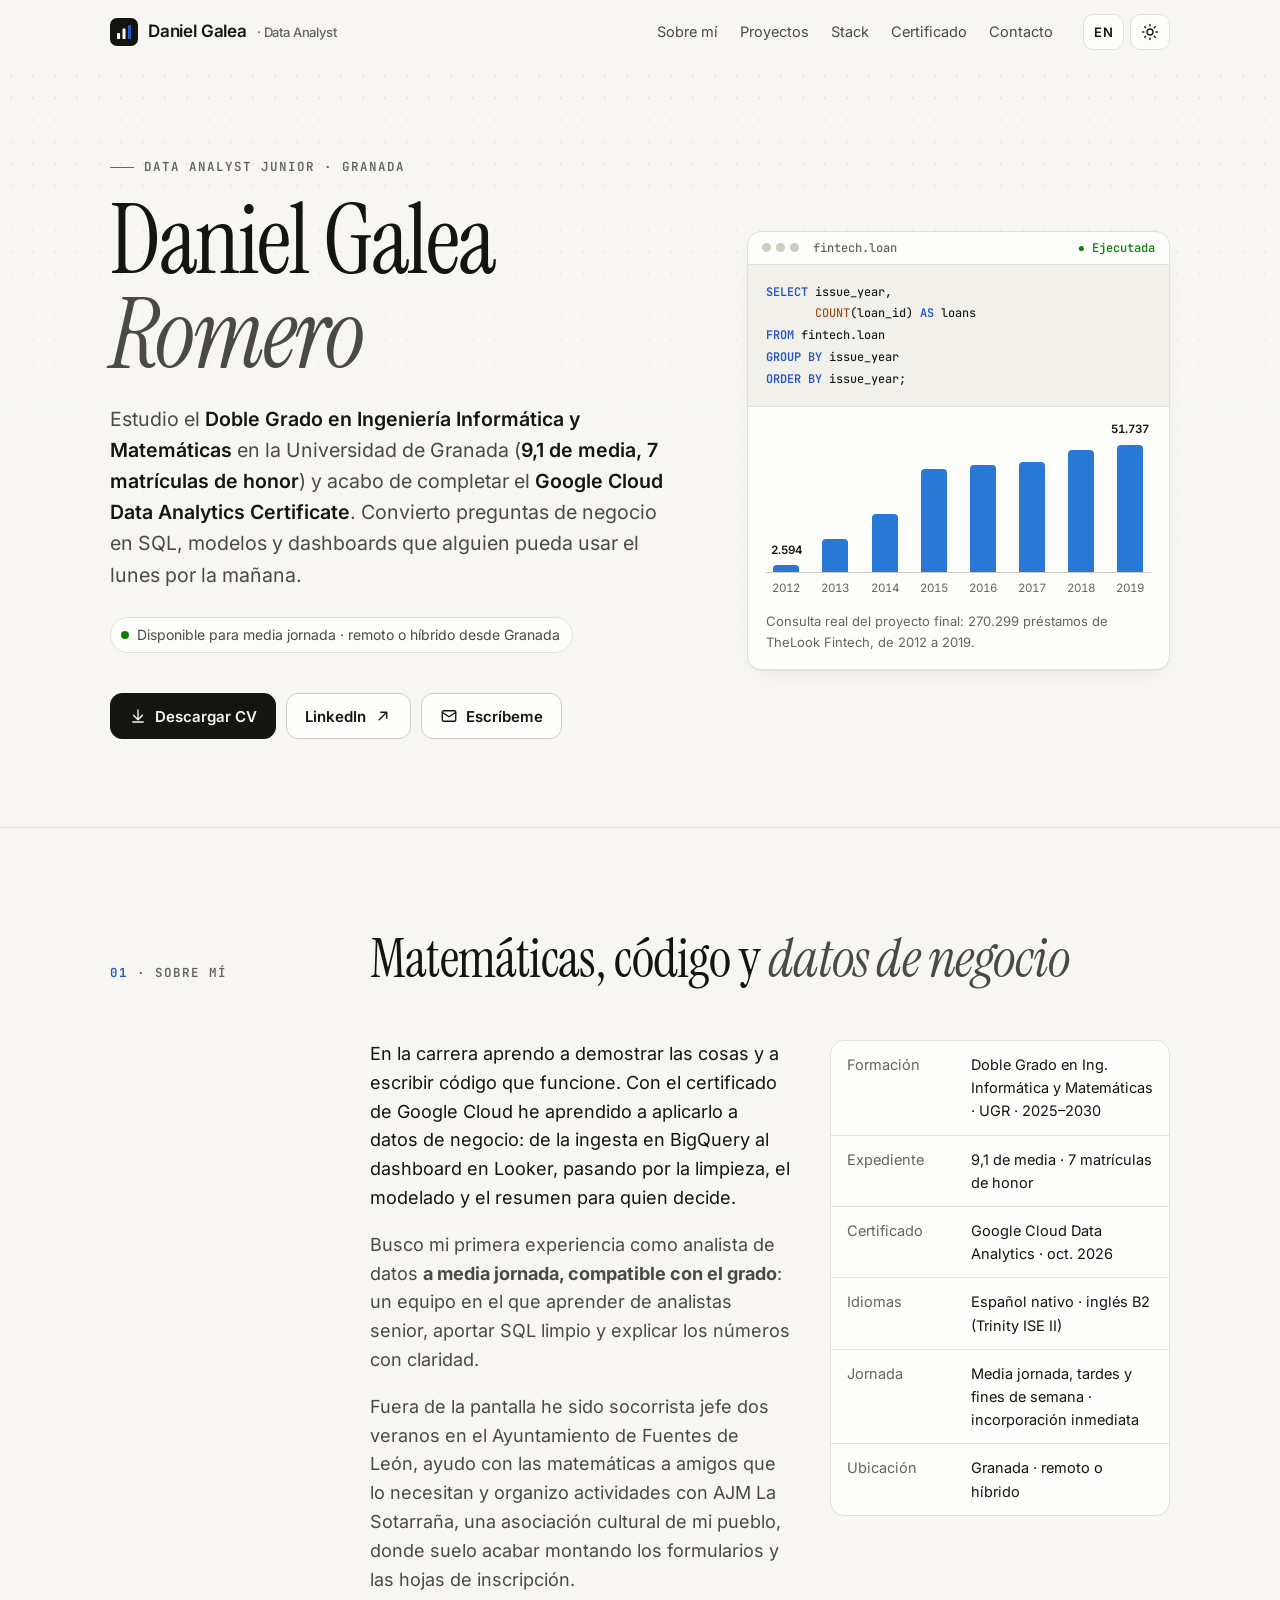
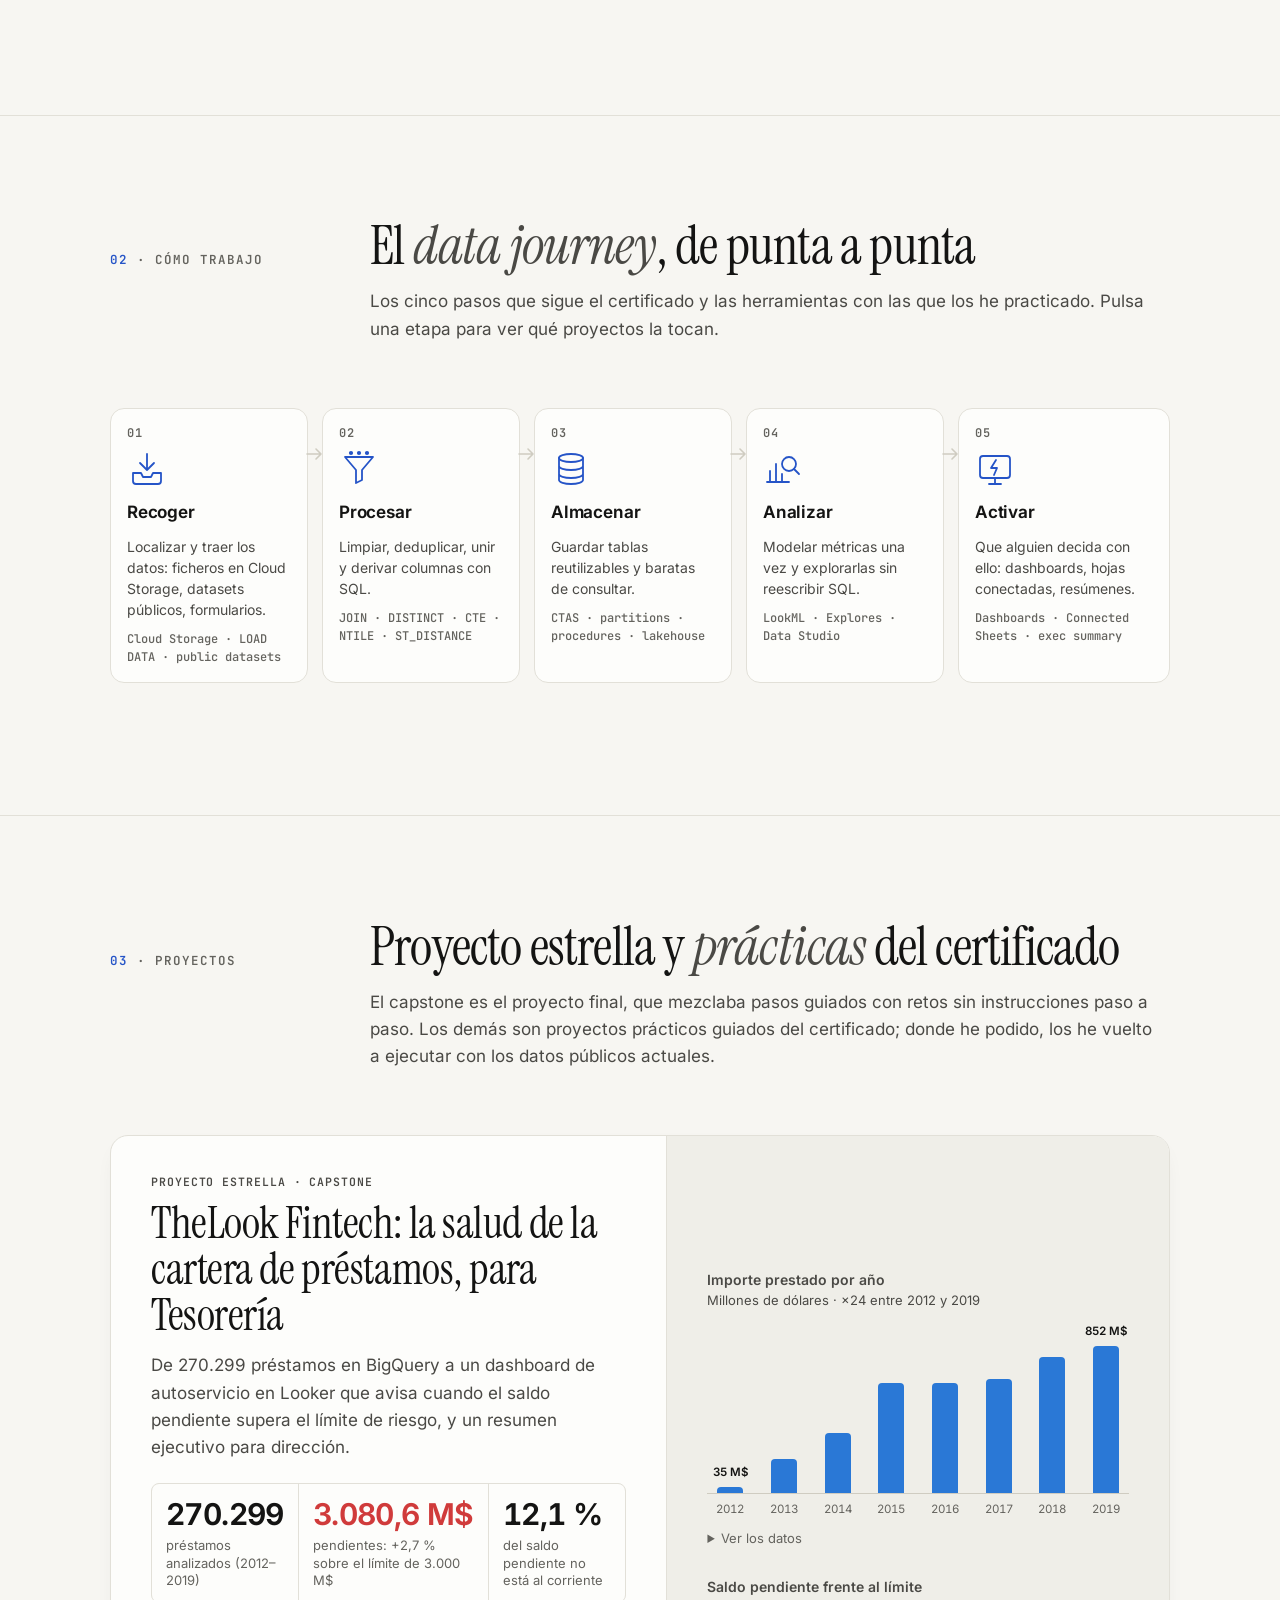
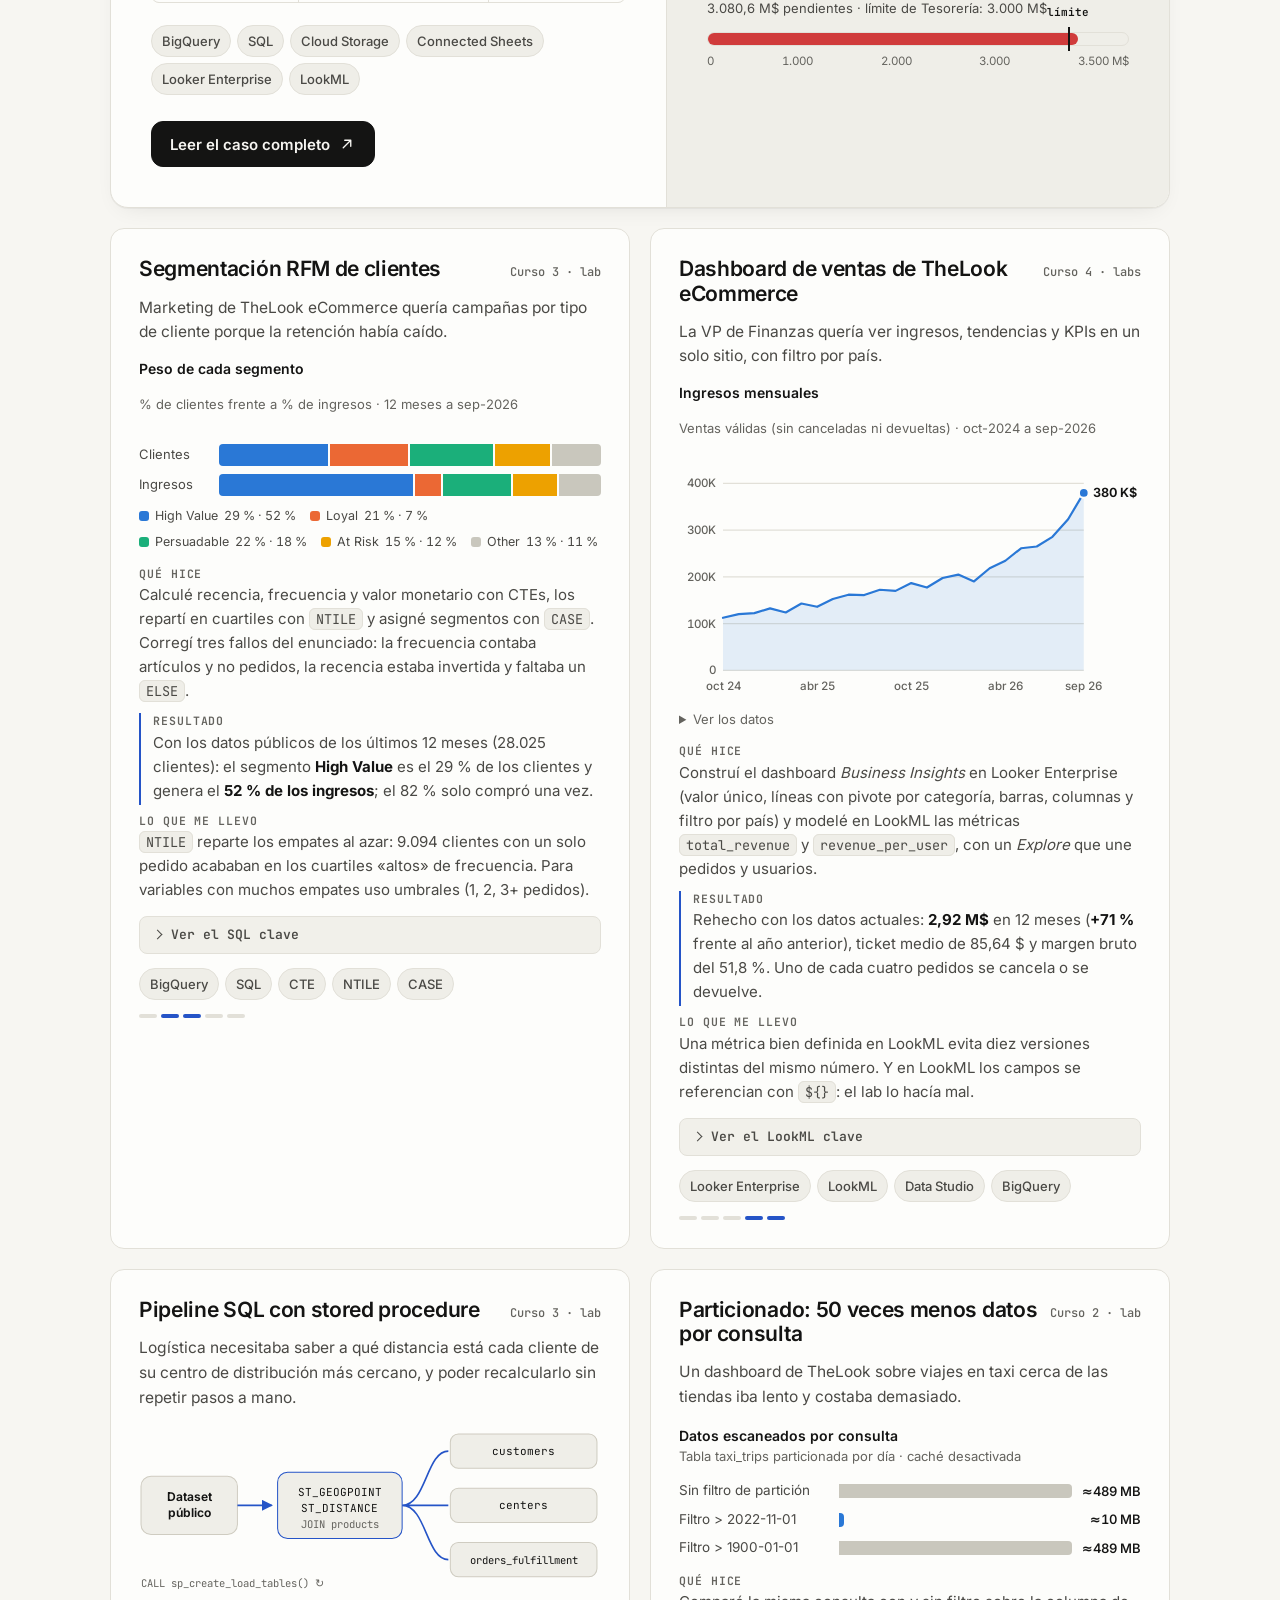
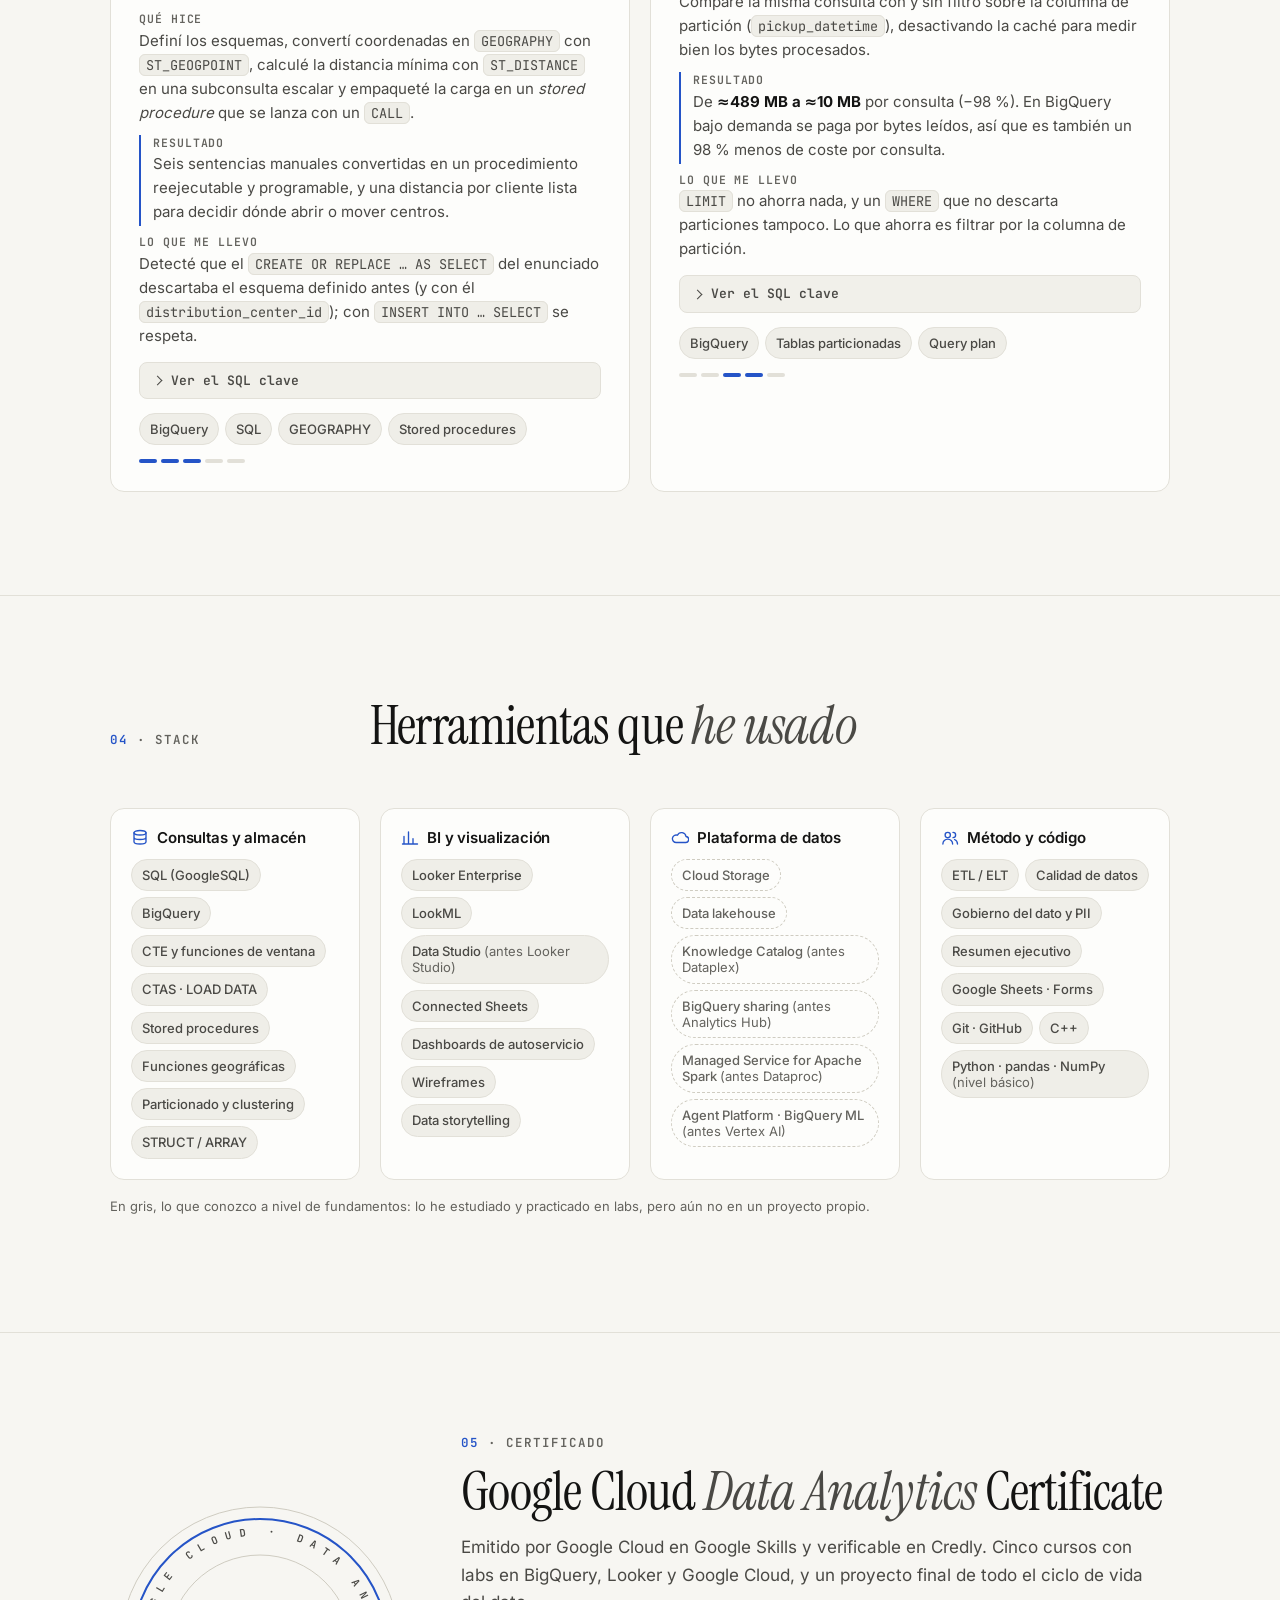
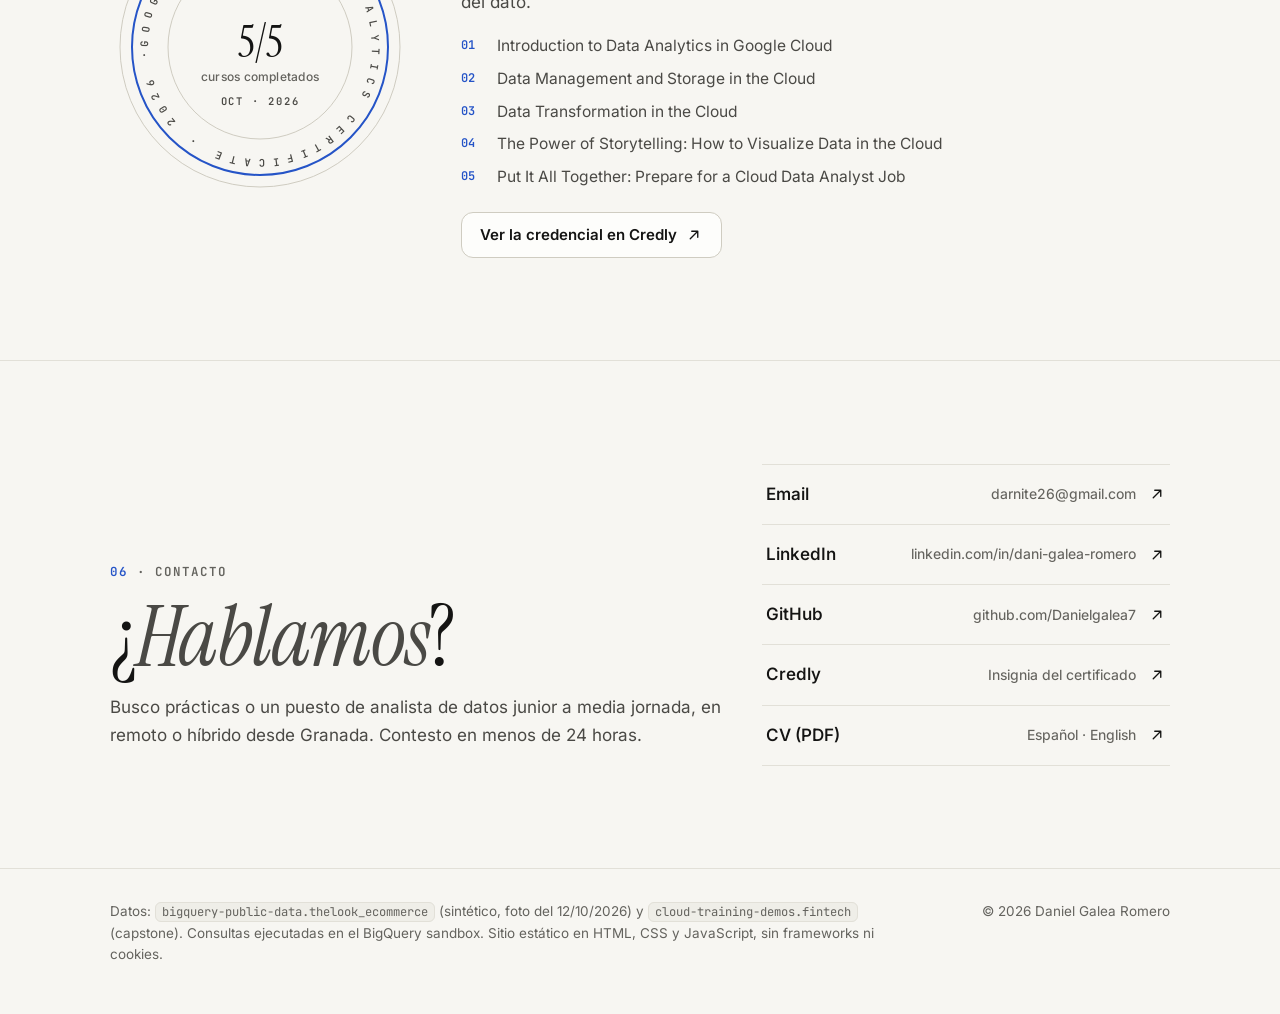
==== commit 6964c16a: "Actualiza sobre mí, stack y CV con experiencia, formación e idiomas confirmados Co-Authored-By: Clau" ====
--- a/index.html
+++ b/index.html
@@ -80,8 +80,8 @@
       <div class="section-head"><p class="kicker"><b>01</b> · Sobre mí</p><h2 id="about-h">Matemáticas, código y <em>datos de negocio</em></h2></div>
       <div class="about">
         <div class="spacer"></div>
-        <div class="text rv"><p>En la carrera aprendo a demostrar las cosas y a escribir código que funcione. Con el certificado de Google Cloud he aprendido a aplicarlo a datos de negocio: de la ingesta en BigQuery al dashboard en Looker, pasando por la limpieza, el modelado y el resumen para quien decide.</p><p>Busco mi primera experiencia como analista de datos <strong>a media jornada, compatible con el grado</strong>: un equipo en el que aprender de analistas senior, aportar SQL limpio y explicar los números con claridad.</p><p>Fuera de la pantalla he sido socorrista dos veranos, doy clases particulares de matemáticas y organizo actividades con una asociación cultural de mi pueblo, donde suelo acabar montando los formularios y las hojas de inscripción.</p></div>
-        <dl class="facts rv"><div><dt>Formación</dt><dd>Doble Grado en Ing. Informática y Matemáticas · UGR · 2025–2030</dd></div><div><dt>Expediente</dt><dd>9,1 de media · 7 matrículas de honor</dd></div><div><dt>Certificado</dt><dd>Google Cloud Data Analytics · oct. 2026</dd></div><div><dt>Idiomas</dt><dd>Español nativo · inglés B2 (Trinity)</dd></div><div><dt>Jornada</dt><dd>Media jornada: tardes y fines de semana</dd></div><div><dt>Ubicación</dt><dd>Granada · remoto o híbrido</dd></div></dl>
+        <div class="text rv"><p>En la carrera aprendo a demostrar las cosas y a escribir código que funcione. Con el certificado de Google Cloud he aprendido a aplicarlo a datos de negocio: de la ingesta en BigQuery al dashboard en Looker, pasando por la limpieza, el modelado y el resumen para quien decide.</p><p>Busco mi primera experiencia como analista de datos <strong>a media jornada, compatible con el grado</strong>: un equipo en el que aprender de analistas senior, aportar SQL limpio y explicar los números con claridad.</p><p>Fuera de la pantalla he sido socorrista jefe dos veranos en el Ayuntamiento de Fuentes de León, ayudo con las matemáticas a amigos que lo necesitan y organizo actividades con AJM La Sotarraña, una asociación cultural de mi pueblo, donde suelo acabar montando los formularios y las hojas de inscripción.</p></div>
+        <dl class="facts rv"><div><dt>Formación</dt><dd>Doble Grado en Ing. Informática y Matemáticas · UGR · 2025–2030</dd></div><div><dt>Expediente</dt><dd>9,1 de media · 7 matrículas de honor</dd></div><div><dt>Certificado</dt><dd>Google Cloud Data Analytics · oct. 2026</dd></div><div><dt>Idiomas</dt><dd>Español nativo · inglés B2 (Trinity ISE II)</dd></div><div><dt>Jornada</dt><dd>Media jornada, tardes y fines de semana · incorporación inmediata</dd></div><div><dt>Ubicación</dt><dd>Granada · remoto o híbrido</dd></div></dl>
       </div>
     </div>
   </section>
@@ -254,7 +254,7 @@
   <section class="section" id="stack" aria-labelledby="stack-h">
     <div class="wrap">
       <div class="section-head"><p class="kicker"><b>04</b> · Stack</p><h2 id="stack-h">Herramientas que <em>he usado</em></h2></div>
-      <div class="stack-grid rv"><section><h3><svg viewBox="0 0 24 24" fill="none" stroke="currentColor" stroke-width="1.8" stroke-linecap="round" stroke-linejoin="round" aria-hidden="true" focusable="false"><ellipse cx="12" cy="5" rx="8" ry="3"/><path d="M4 5v6c0 1.7 3.6 3 8 3s8-1.3 8-3V5M4 11v6c0 1.7 3.6 3 8 3s8-1.3 8-3v-6"/></svg>Consultas y almacén</h3><ul class="chips"><li class="chip">SQL (GoogleSQL)</li><li class="chip">BigQuery</li><li class="chip">CTE y funciones de ventana</li><li class="chip">CTAS · LOAD DATA</li><li class="chip">Stored procedures</li><li class="chip">Funciones geográficas</li><li class="chip">Particionado y clustering</li><li class="chip">STRUCT / ARRAY</li></ul></section><section><h3><svg viewBox="0 0 24 24" fill="none" stroke="currentColor" stroke-width="1.8" stroke-linecap="round" stroke-linejoin="round" aria-hidden="true" focusable="false"><path d="M4 20V10M10 20V4M16 20v-7M22 20H2"/></svg>BI y visualización</h3><ul class="chips"><li class="chip">Looker Enterprise</li><li class="chip">LookML</li><li class="chip">Data Studio <span class="was">(antes Looker Studio)</span></li><li class="chip">Connected Sheets</li><li class="chip">Dashboards de autoservicio</li><li class="chip">Wireframes</li><li class="chip">Data storytelling</li></ul></section><section><h3><svg viewBox="0 0 24 24" fill="none" stroke="currentColor" stroke-width="1.8" stroke-linecap="round" stroke-linejoin="round" aria-hidden="true" focusable="false"><path d="M7 18a5 5 0 1 1 1.6-9.7A6 6 0 0 1 20 10a4 4 0 0 1-1 8z"/></svg>Plataforma de datos</h3><ul class="chips"><li class="chip old">Cloud Storage</li><li class="chip old">Data lakehouse</li><li class="chip old">Knowledge Catalog <span class="was">(antes Dataplex)</span></li><li class="chip old">BigQuery sharing <span class="was">(antes Analytics Hub)</span></li><li class="chip old">Managed Service for Apache Spark <span class="was">(antes Dataproc)</span></li><li class="chip old">Agent Platform · BigQuery ML <span class="was">(antes Vertex AI)</span></li></ul></section><section><h3><svg viewBox="0 0 24 24" fill="none" stroke="currentColor" stroke-width="1.8" stroke-linecap="round" stroke-linejoin="round" aria-hidden="true" focusable="false"><circle cx="9" cy="8" r="3.5"/><path d="M2.5 20a6.5 6.5 0 0 1 13 0M16 4.5a3.5 3.5 0 0 1 0 7M18 14a6.5 6.5 0 0 1 4 6"/></svg>Método y equipo</h3><ul class="chips"><li class="chip">ETL / ELT</li><li class="chip">Calidad de datos</li><li class="chip">Gobierno del dato y PII</li><li class="chip">Resumen ejecutivo</li><li class="chip">Google Sheets · Forms</li><li class="chip">Git · GitHub</li></ul></section></div>
+      <div class="stack-grid rv"><section><h3><svg viewBox="0 0 24 24" fill="none" stroke="currentColor" stroke-width="1.8" stroke-linecap="round" stroke-linejoin="round" aria-hidden="true" focusable="false"><ellipse cx="12" cy="5" rx="8" ry="3"/><path d="M4 5v6c0 1.7 3.6 3 8 3s8-1.3 8-3V5M4 11v6c0 1.7 3.6 3 8 3s8-1.3 8-3v-6"/></svg>Consultas y almacén</h3><ul class="chips"><li class="chip">SQL (GoogleSQL)</li><li class="chip">BigQuery</li><li class="chip">CTE y funciones de ventana</li><li class="chip">CTAS · LOAD DATA</li><li class="chip">Stored procedures</li><li class="chip">Funciones geográficas</li><li class="chip">Particionado y clustering</li><li class="chip">STRUCT / ARRAY</li></ul></section><section><h3><svg viewBox="0 0 24 24" fill="none" stroke="currentColor" stroke-width="1.8" stroke-linecap="round" stroke-linejoin="round" aria-hidden="true" focusable="false"><path d="M4 20V10M10 20V4M16 20v-7M22 20H2"/></svg>BI y visualización</h3><ul class="chips"><li class="chip">Looker Enterprise</li><li class="chip">LookML</li><li class="chip">Data Studio <span class="was">(antes Looker Studio)</span></li><li class="chip">Connected Sheets</li><li class="chip">Dashboards de autoservicio</li><li class="chip">Wireframes</li><li class="chip">Data storytelling</li></ul></section><section><h3><svg viewBox="0 0 24 24" fill="none" stroke="currentColor" stroke-width="1.8" stroke-linecap="round" stroke-linejoin="round" aria-hidden="true" focusable="false"><path d="M7 18a5 5 0 1 1 1.6-9.7A6 6 0 0 1 20 10a4 4 0 0 1-1 8z"/></svg>Plataforma de datos</h3><ul class="chips"><li class="chip old">Cloud Storage</li><li class="chip old">Data lakehouse</li><li class="chip old">Knowledge Catalog <span class="was">(antes Dataplex)</span></li><li class="chip old">BigQuery sharing <span class="was">(antes Analytics Hub)</span></li><li class="chip old">Managed Service for Apache Spark <span class="was">(antes Dataproc)</span></li><li class="chip old">Agent Platform · BigQuery ML <span class="was">(antes Vertex AI)</span></li></ul></section><section><h3><svg viewBox="0 0 24 24" fill="none" stroke="currentColor" stroke-width="1.8" stroke-linecap="round" stroke-linejoin="round" aria-hidden="true" focusable="false"><circle cx="9" cy="8" r="3.5"/><path d="M2.5 20a6.5 6.5 0 0 1 13 0M16 4.5a3.5 3.5 0 0 1 0 7M18 14a6.5 6.5 0 0 1 4 6"/></svg>Método y código</h3><ul class="chips"><li class="chip">ETL / ELT</li><li class="chip">Calidad de datos</li><li class="chip">Gobierno del dato y PII</li><li class="chip">Resumen ejecutivo</li><li class="chip">Google Sheets · Forms</li><li class="chip">Git · GitHub</li><li class="chip">C++</li><li class="chip">Python · pandas · NumPy <span class="was">(nivel básico)</span></li></ul></section></div>
       <p class="stack-legend">En gris, lo que conozco a nivel de fundamentos: lo he estudiado y practicado en labs, pero aún no en un proyecto propio.</p>
     </div>
   </section>
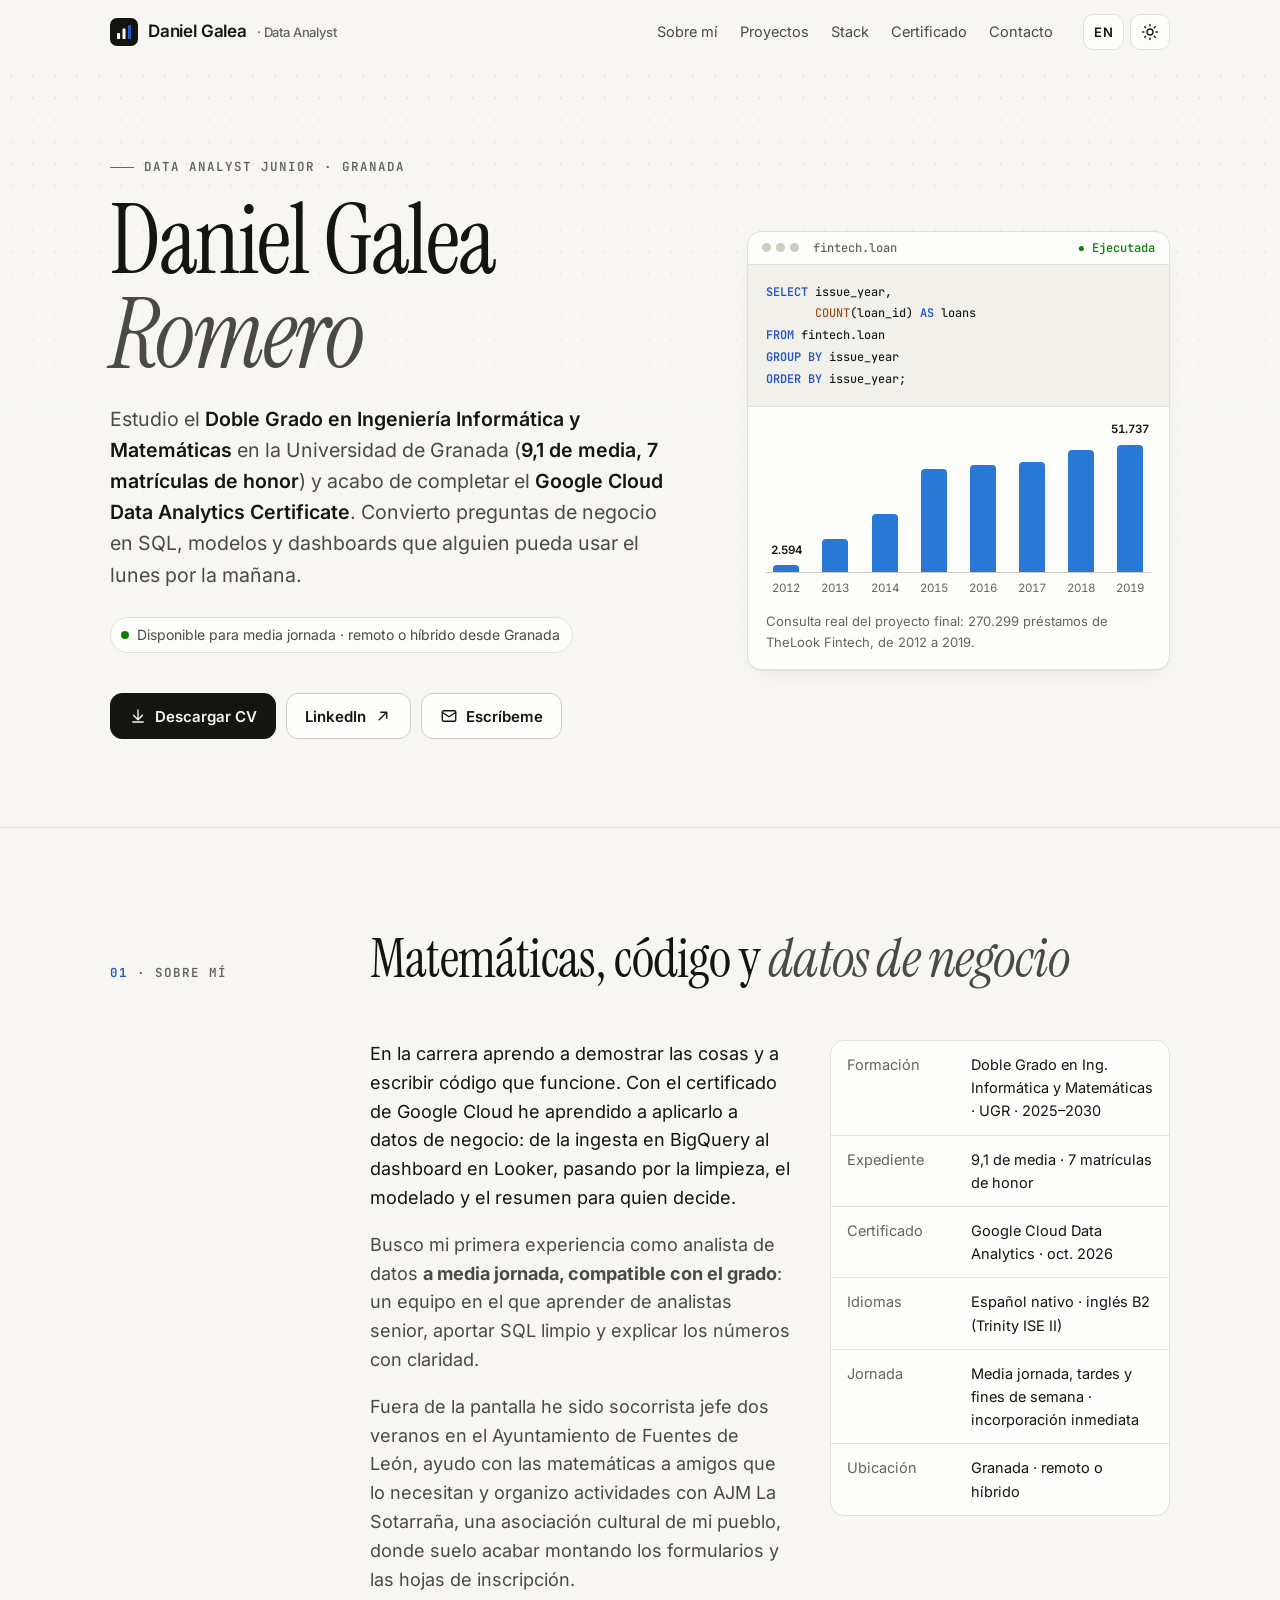
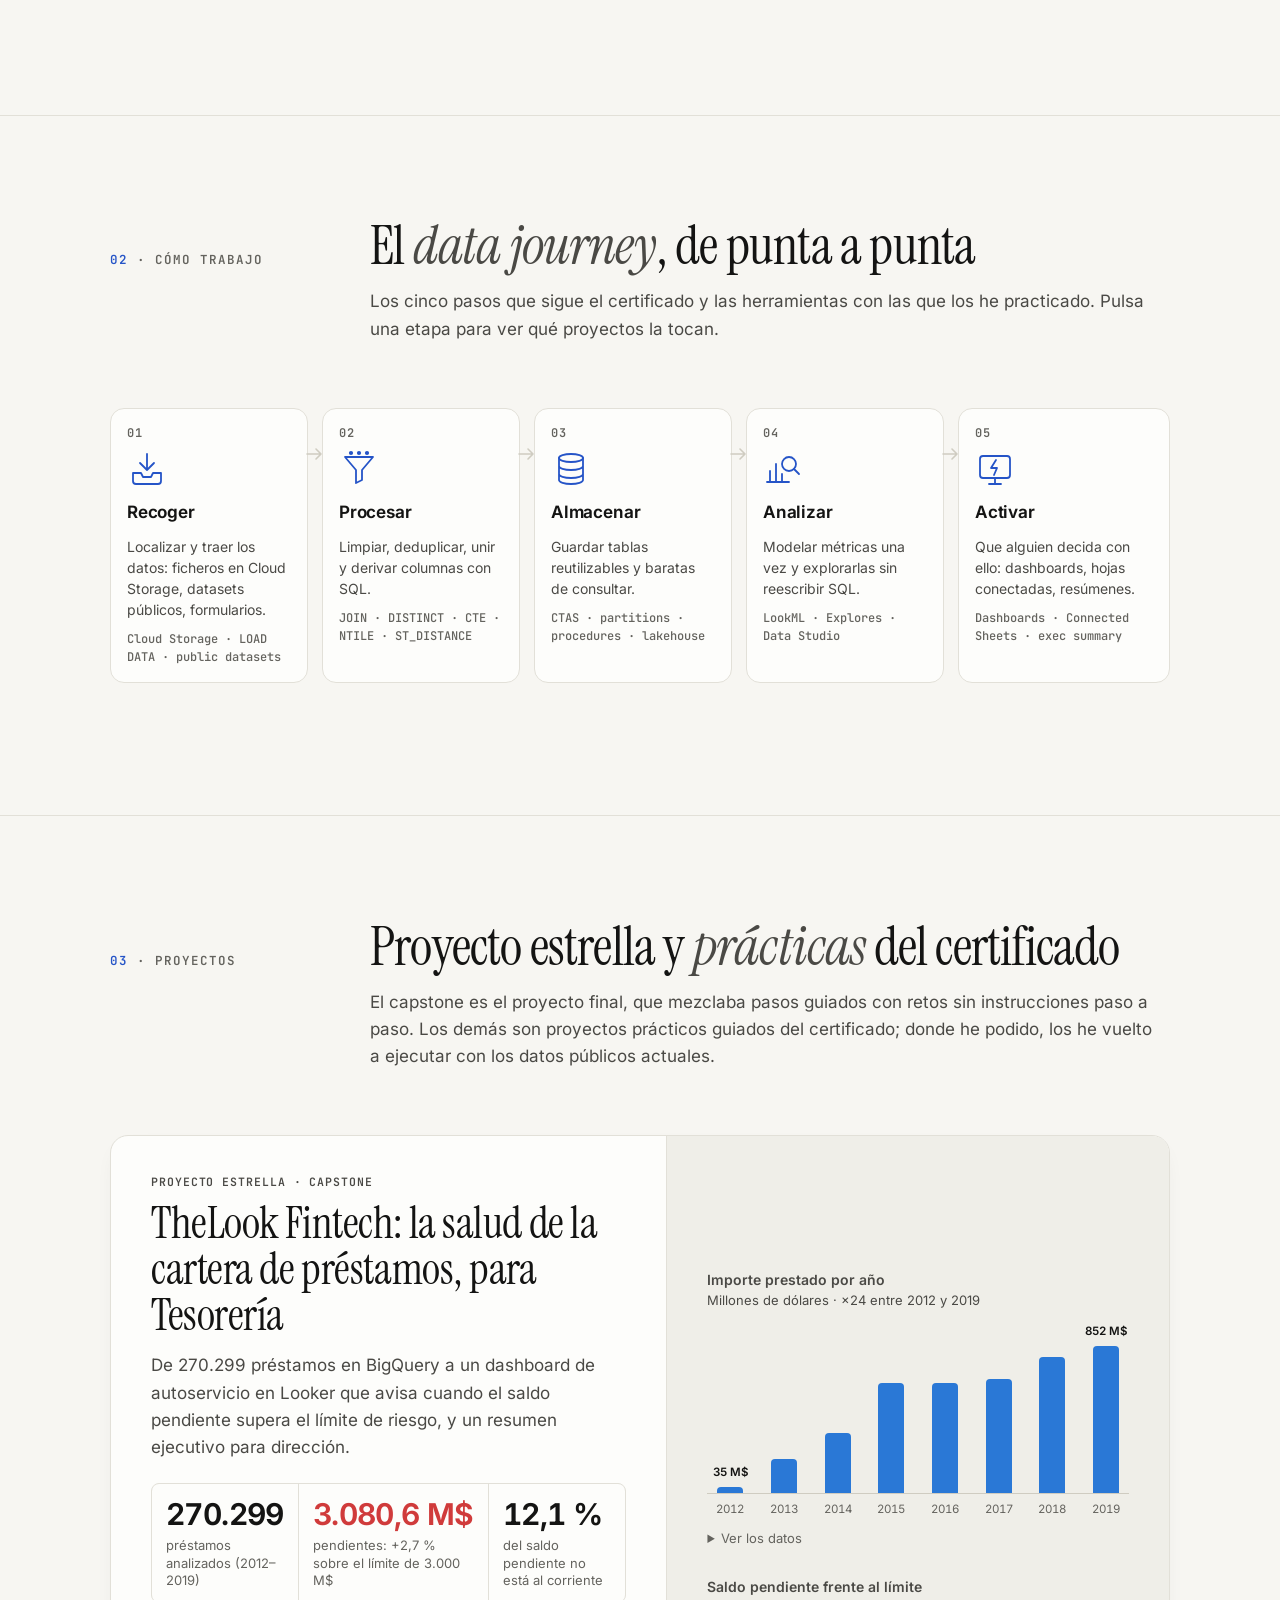
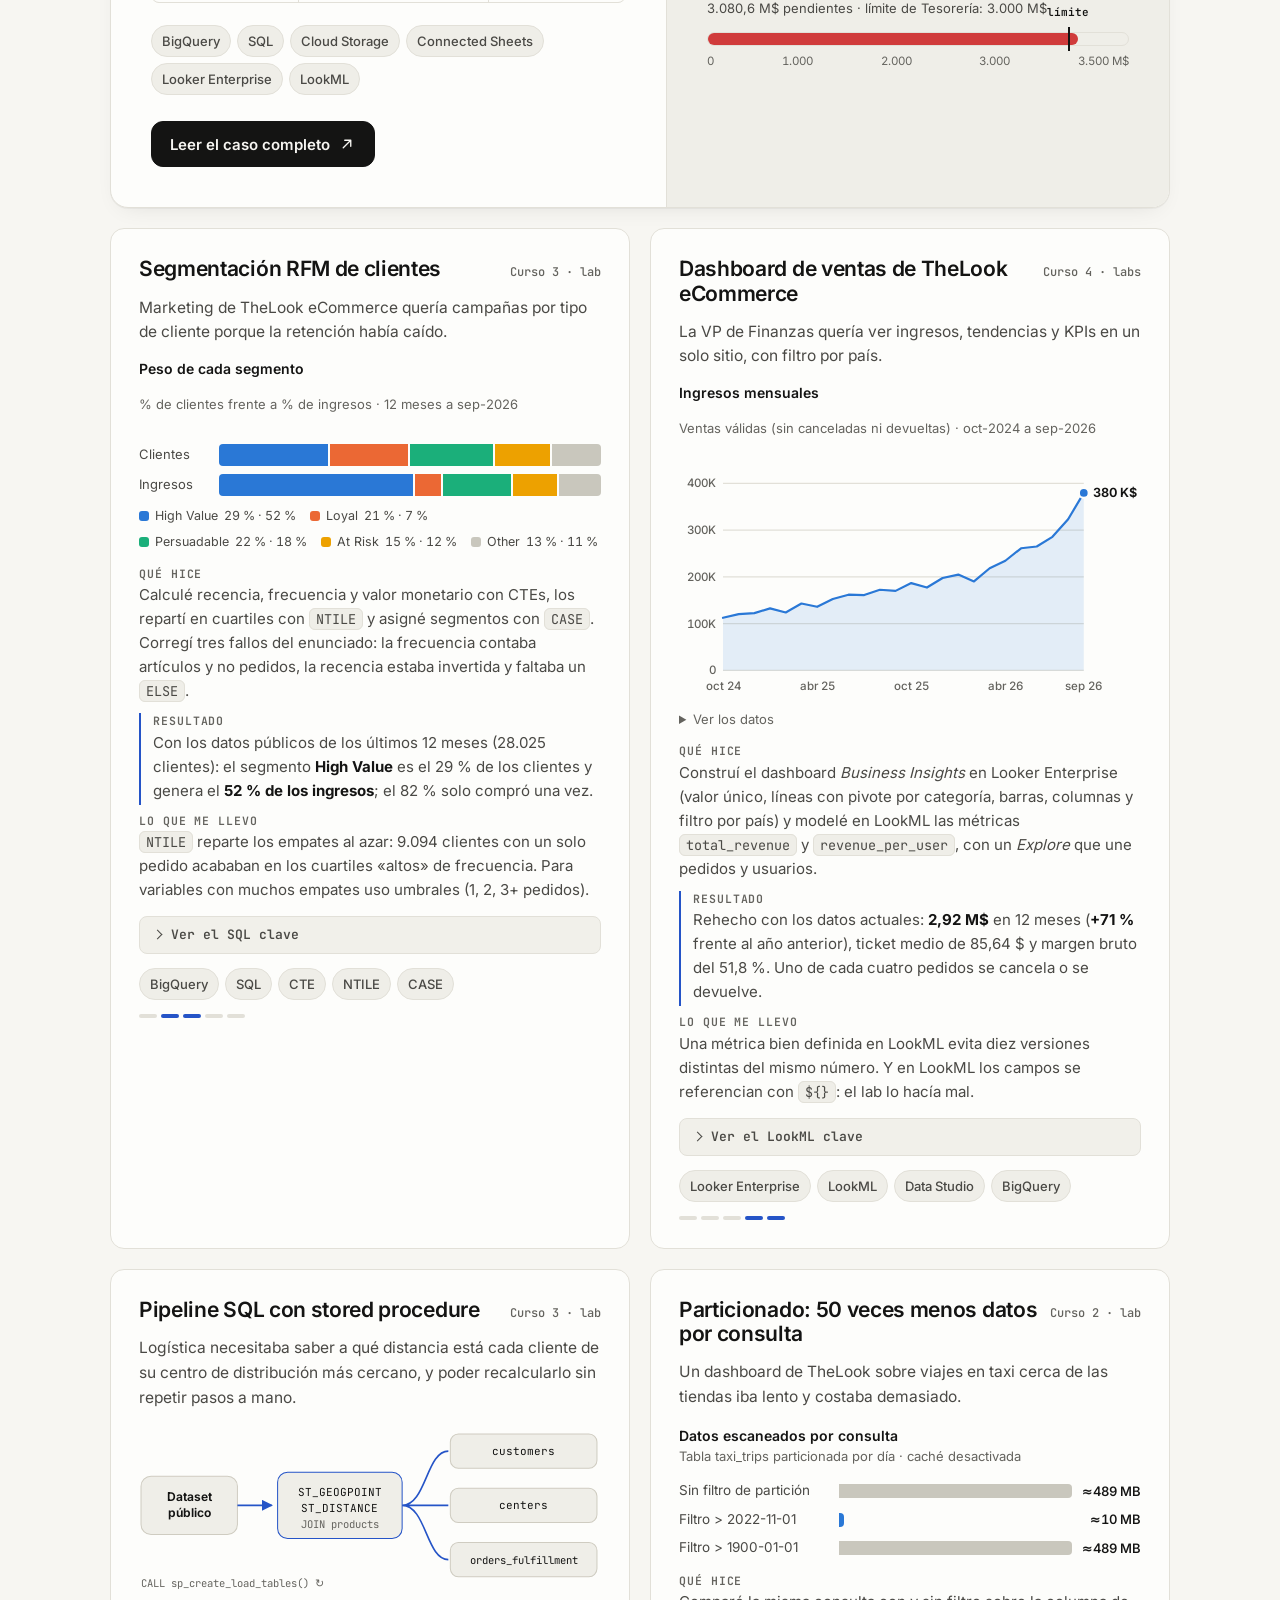
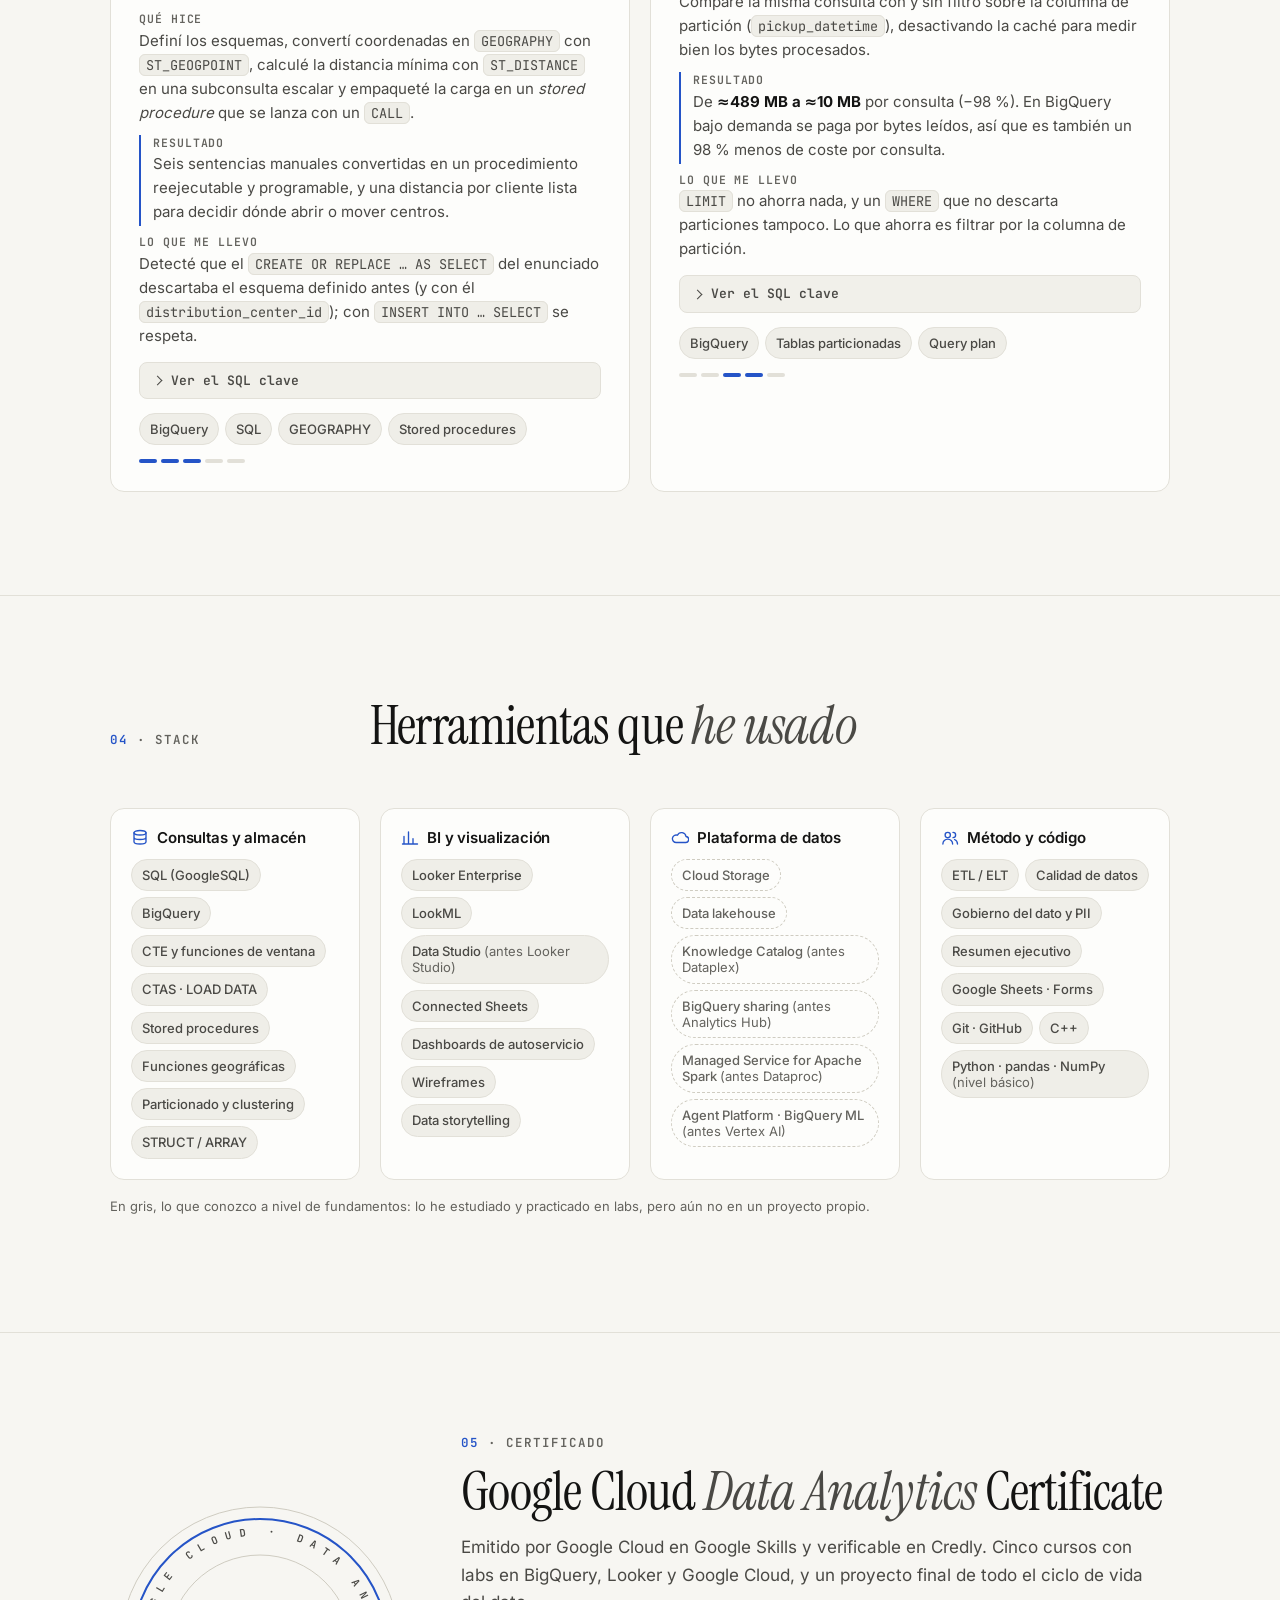
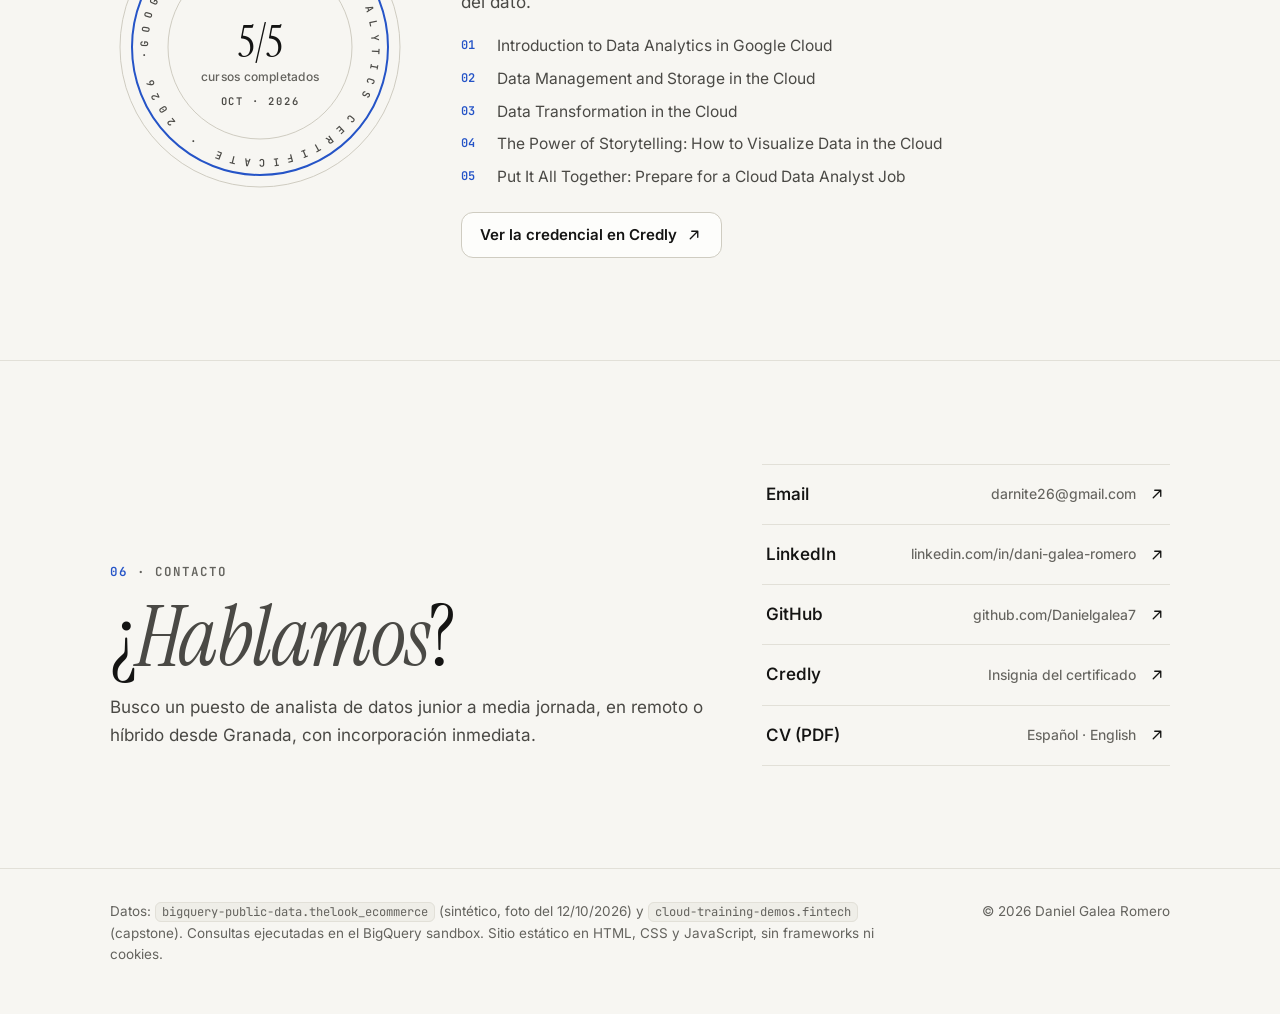
==== commit cf79366b: "Busca empleo a media jornada, no prácticas Co-Authored-By: Claude Opus 5.5 <noreply@anthropic.com> C" ====
--- a/index.html
+++ b/index.html
@@ -284,7 +284,7 @@
       <div>
         <p class="kicker"><b>06</b> · Contacto</p>
         <h2 id="contact-h" style="margin-top:14px">¿<em>Hablamos</em>?</h2>
-        <p class="section-intro">Busco prácticas o un puesto de analista de datos junior a media jornada, en remoto o híbrido desde Granada. Contesto en menos de 24 horas.</p>
+        <p class="section-intro">Busco un puesto de analista de datos junior a media jornada, en remoto o híbrido desde Granada, con incorporación inmediata.</p>
       </div>
       <ul class="links"><li><a href="mailto:darnite26@gmail.com">Email<span>darnite26@gmail.com</span><svg viewBox="0 0 24 24" fill="none" stroke="currentColor" stroke-width="1.8" stroke-linecap="round" stroke-linejoin="round" aria-hidden="true" focusable="false"><path d="M7 17 17 7M9 7h8v8"/></svg></a></li><li><a href="https://www.linkedin.com/in/dani-galea-romero-060941371/" rel="me noopener" target="_blank">LinkedIn<span>linkedin.com/in/dani-galea-romero</span><svg viewBox="0 0 24 24" fill="none" stroke="currentColor" stroke-width="1.8" stroke-linecap="round" stroke-linejoin="round" aria-hidden="true" focusable="false"><path d="M7 17 17 7M9 7h8v8"/></svg></a></li><li><a href="https://github.com/Danielgalea7" rel="me noopener" target="_blank">GitHub<span>github.com/Danielgalea7</span><svg viewBox="0 0 24 24" fill="none" stroke="currentColor" stroke-width="1.8" stroke-linecap="round" stroke-linejoin="round" aria-hidden="true" focusable="false"><path d="M7 17 17 7M9 7h8v8"/></svg></a></li><li><a href="https://www.credly.com/badges/53fe75b2-e19a-4265-aa9f-7e4d497fc33a/public_url" rel="me noopener" target="_blank">Credly<span>Insignia del certificado</span><svg viewBox="0 0 24 24" fill="none" stroke="currentColor" stroke-width="1.8" stroke-linecap="round" stroke-linejoin="round" aria-hidden="true" focusable="false"><path d="M7 17 17 7M9 7h8v8"/></svg></a></li><li><a href="/cv/daniel-galea-romero-cv-es.pdf" download>CV (PDF)<span>Español · English</span><svg viewBox="0 0 24 24" fill="none" stroke="currentColor" stroke-width="1.8" stroke-linecap="round" stroke-linejoin="round" aria-hidden="true" focusable="false"><path d="M7 17 17 7M9 7h8v8"/></svg></a></li></ul>
     </div>
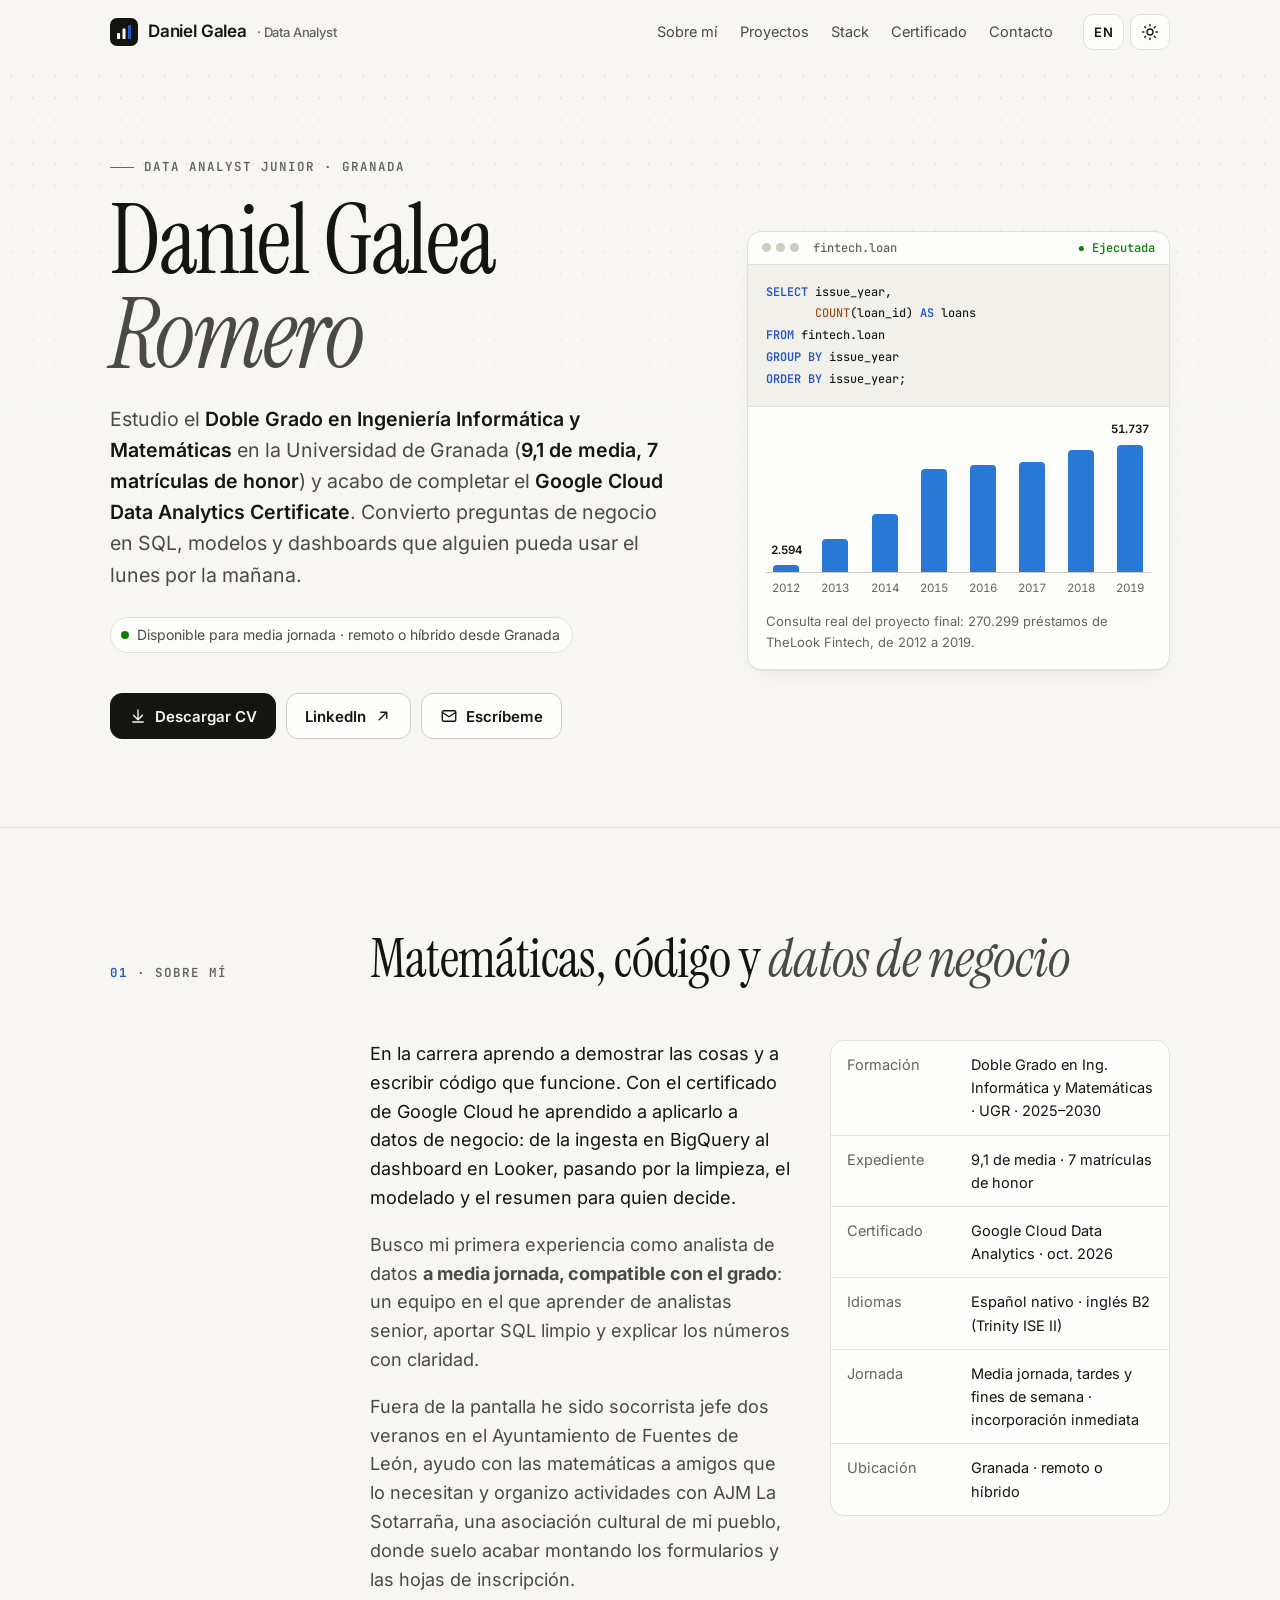
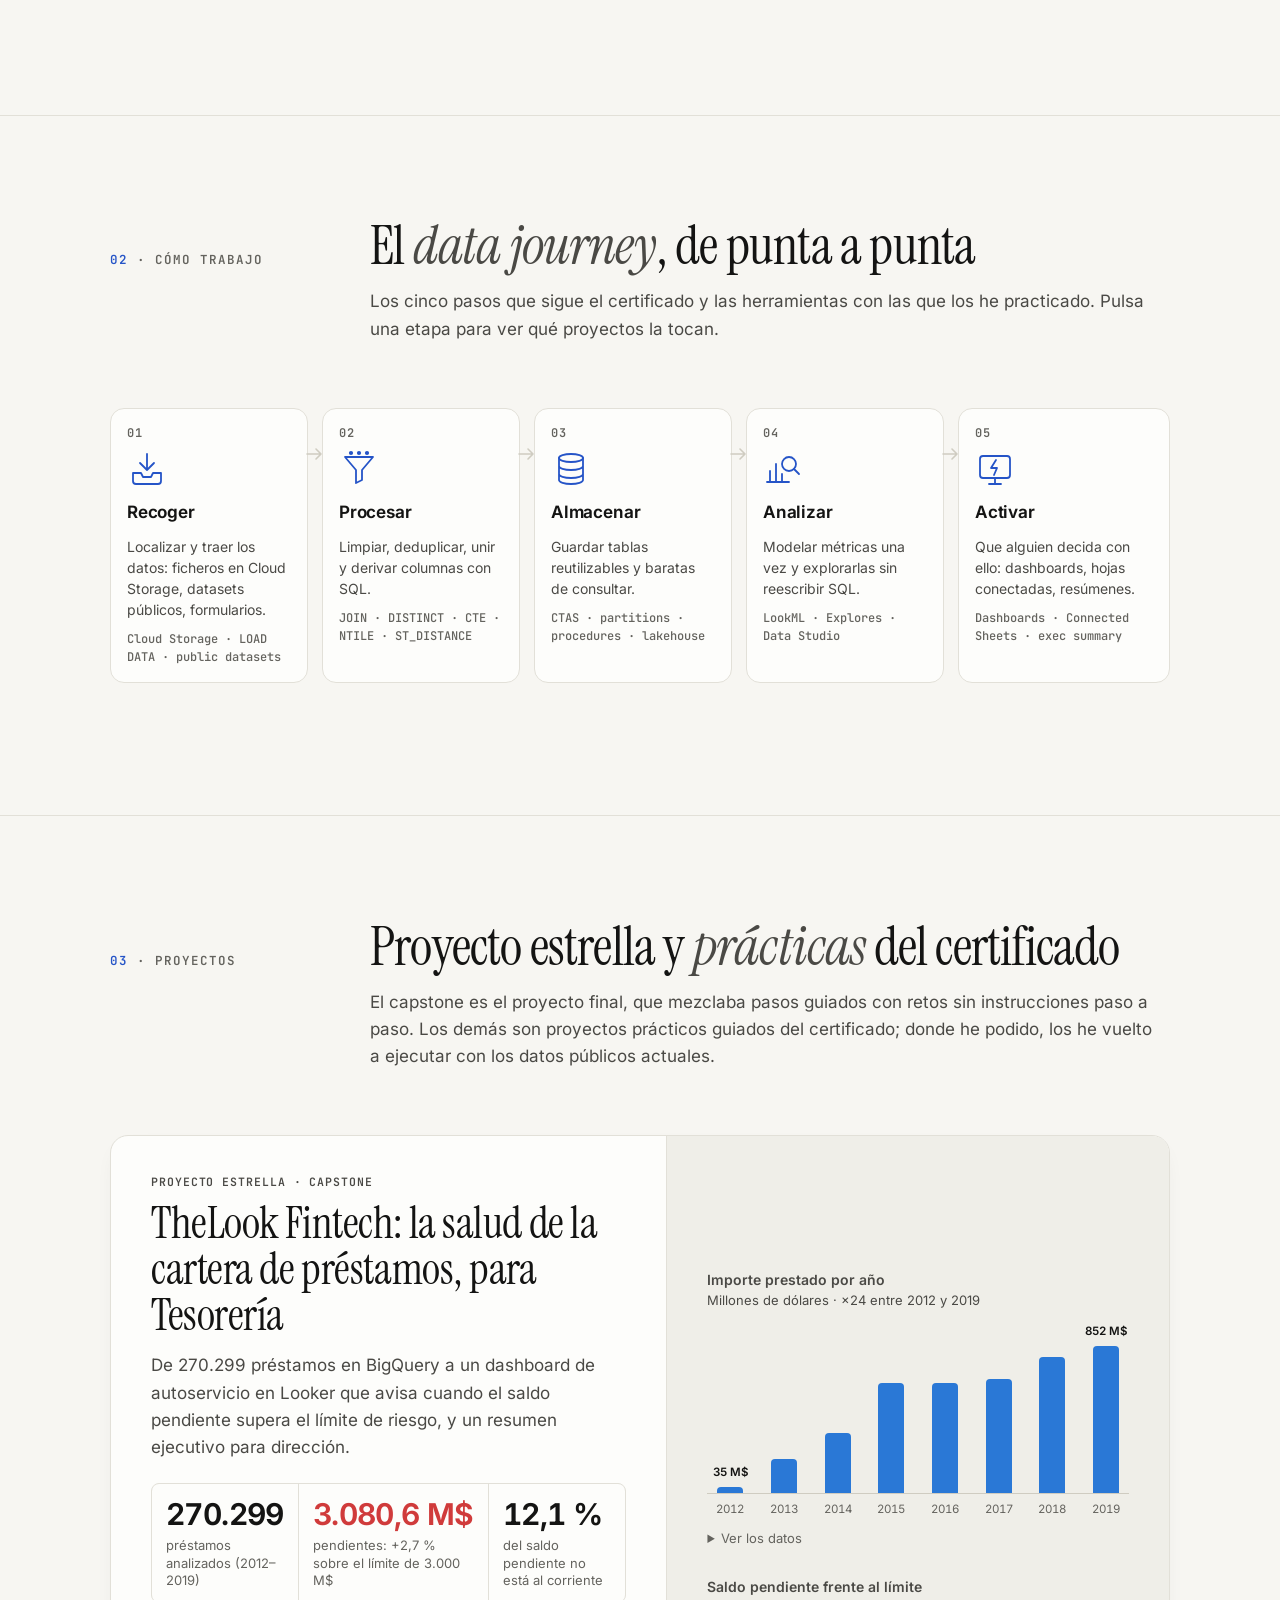
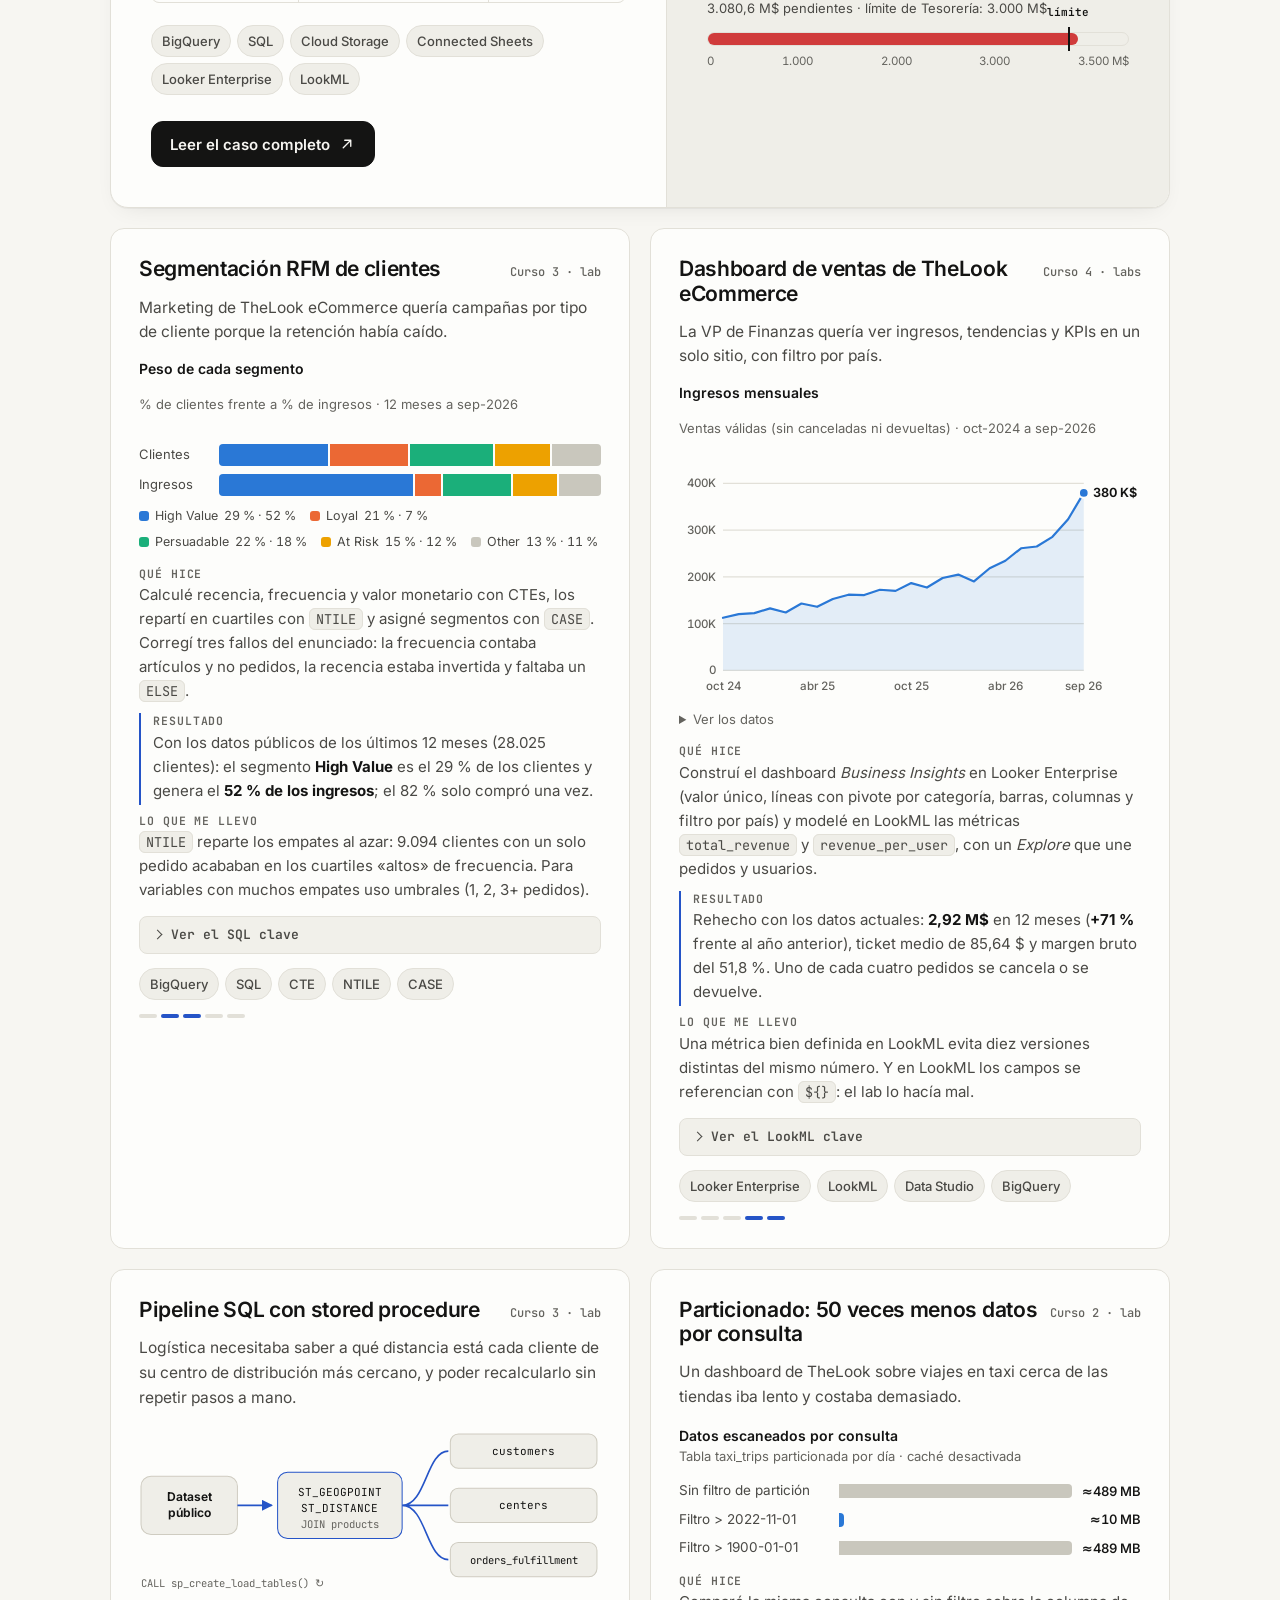
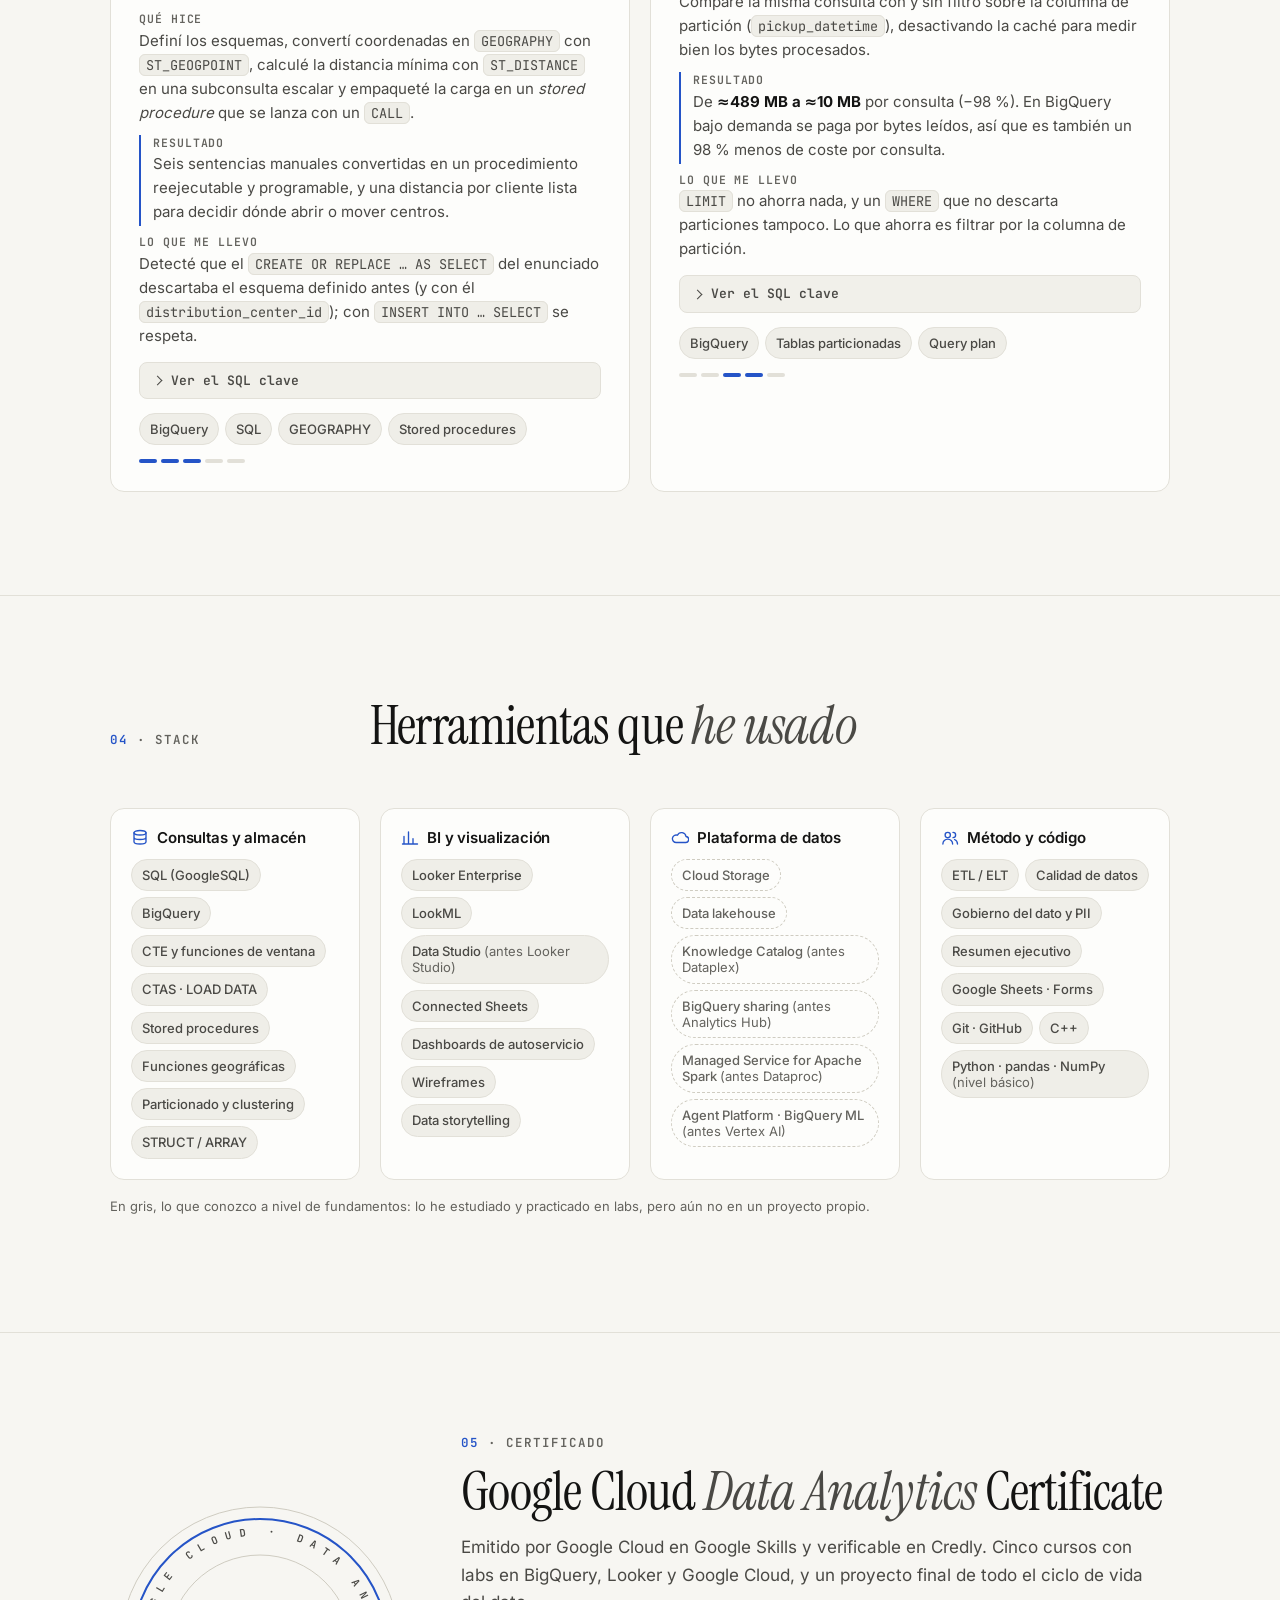
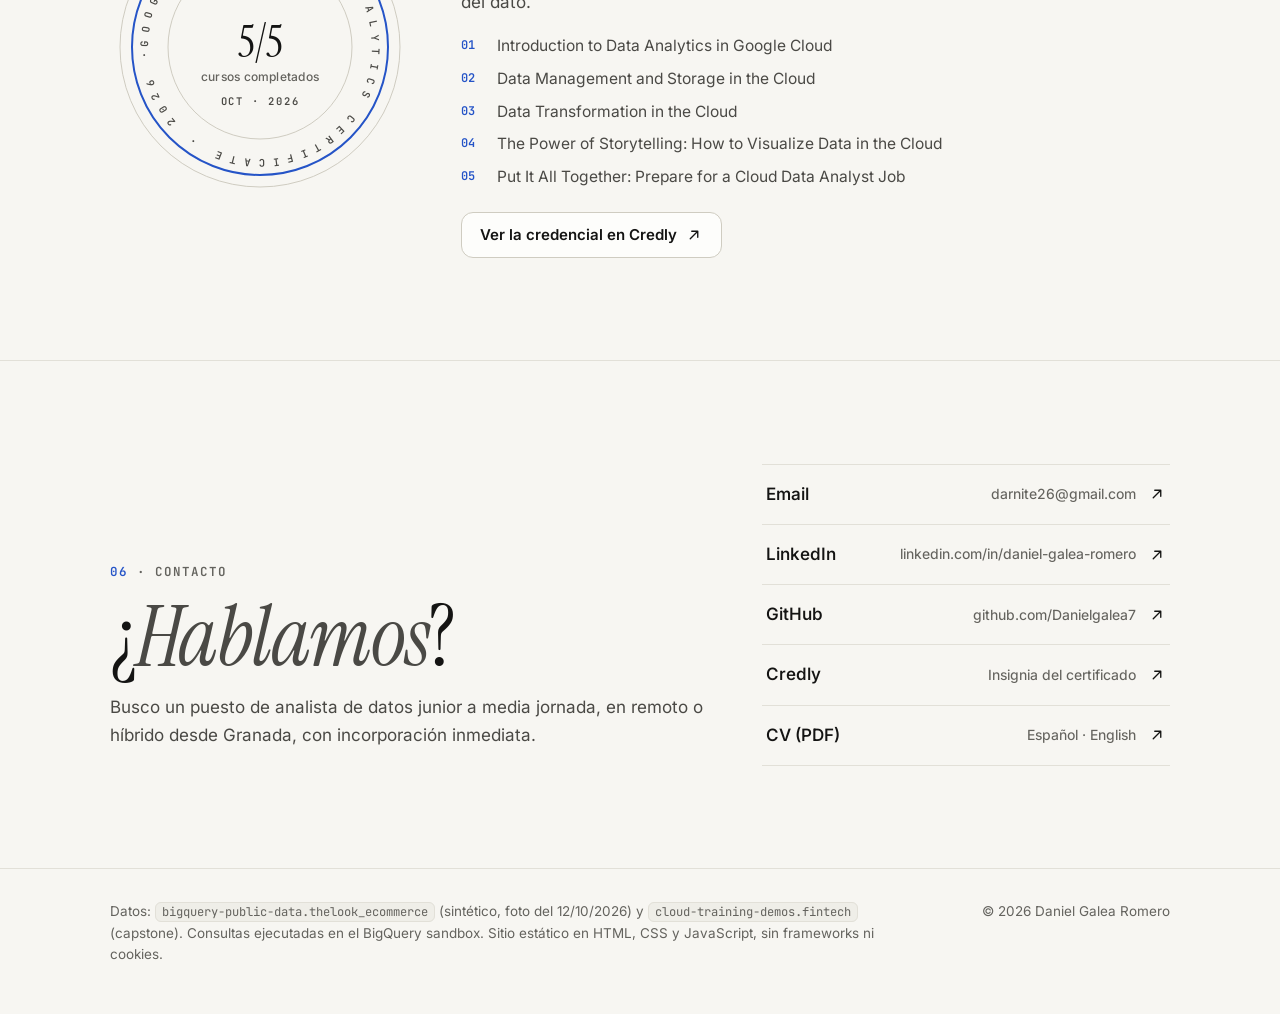
==== commit 71ef470f: "Nueva URL de LinkedIn Co-Authored-By: Claude Opus 5.5 <noreply@anthropic.com> Claude-Session: https:" ====
--- a/index.html
+++ b/index.html
@@ -33,7 +33,7 @@
 <link rel="preload" href="/assets/fonts/instrument-serif-latin-400-normal.woff2" as="font" type="font/woff2" crossorigin>
 <link rel="stylesheet" href="/assets/css/site.css?v=1">
 <script>try{var t=localStorage.getItem("theme");if(t)document.documentElement.setAttribute("data-theme",t)}catch(e){}document.documentElement.classList.add("js");</script>
-<script type="application/ld+json">{"@context": "https://schema.org", "@type": "Person", "name": "Daniel Galea Romero", "jobTitle": "Junior Data Analyst", "url": "https://danielgalea7.github.io/", "email": "mailto:darnite26@gmail.com", "address": {"@type": "PostalAddress", "addressLocality": "Granada", "addressCountry": "ES"}, "alumniOf": {"@type": "CollegeOrUniversity", "name": "Universidad de Granada"}, "knowsAbout": ["SQL", "BigQuery", "Looker", "LookML", "Data analysis", "Google Cloud"], "sameAs": ["https://www.linkedin.com/in/dani-galea-romero-060941371/", "https://github.com/Danielgalea7", "https://www.credly.com/badges/53fe75b2-e19a-4265-aa9f-7e4d497fc33a/public_url"]}</script>
+<script type="application/ld+json">{"@context": "https://schema.org", "@type": "Person", "name": "Daniel Galea Romero", "jobTitle": "Junior Data Analyst", "url": "https://danielgalea7.github.io/", "email": "mailto:darnite26@gmail.com", "address": {"@type": "PostalAddress", "addressLocality": "Granada", "addressCountry": "ES"}, "alumniOf": {"@type": "CollegeOrUniversity", "name": "Universidad de Granada"}, "knowsAbout": ["SQL", "BigQuery", "Looker", "LookML", "Data analysis", "Google Cloud"], "sameAs": ["https://www.linkedin.com/in/daniel-galea-romero-060941371/", "https://github.com/Danielgalea7", "https://www.credly.com/badges/53fe75b2-e19a-4265-aa9f-7e4d497fc33a/public_url"]}</script>
 </head>
 <body>
 <a class="skip" href="#main">Saltar al contenido</a>
@@ -58,7 +58,7 @@
         <p class="pill"><span class="pulse" aria-hidden="true"></span>Disponible para media jornada · remoto o híbrido desde Granada</p>
         <div class="cta">
           <a class="btn primary" href="/cv/daniel-galea-romero-cv-es.pdf" download><svg viewBox="0 0 24 24" fill="none" stroke="currentColor" stroke-width="1.8" stroke-linecap="round" stroke-linejoin="round" aria-hidden="true" focusable="false"><path d="M12 4v12M6 11l6 6 6-6M5 20h14"/></svg>Descargar CV</a>
-          <a class="btn" href="https://www.linkedin.com/in/dani-galea-romero-060941371/" rel="me noopener" target="_blank">LinkedIn<svg viewBox="0 0 24 24" fill="none" stroke="currentColor" stroke-width="1.8" stroke-linecap="round" stroke-linejoin="round" aria-hidden="true" focusable="false"><path d="M7 17 17 7M9 7h8v8"/></svg></a>
+          <a class="btn" href="https://www.linkedin.com/in/daniel-galea-romero-060941371/" rel="me noopener" target="_blank">LinkedIn<svg viewBox="0 0 24 24" fill="none" stroke="currentColor" stroke-width="1.8" stroke-linecap="round" stroke-linejoin="round" aria-hidden="true" focusable="false"><path d="M7 17 17 7M9 7h8v8"/></svg></a>
           <a class="btn" href="mailto:darnite26@gmail.com"><svg viewBox="0 0 24 24" fill="none" stroke="currentColor" stroke-width="1.8" stroke-linecap="round" stroke-linejoin="round" aria-hidden="true" focusable="false"><rect x="3" y="5" width="18" height="14" rx="2"/><path d="m3 7 9 6 9-6"/></svg>Escríbeme</a>
         </div>
       </div>
@@ -286,7 +286,7 @@
         <h2 id="contact-h" style="margin-top:14px">¿<em>Hablamos</em>?</h2>
         <p class="section-intro">Busco un puesto de analista de datos junior a media jornada, en remoto o híbrido desde Granada, con incorporación inmediata.</p>
       </div>
-      <ul class="links"><li><a href="mailto:darnite26@gmail.com">Email<span>darnite26@gmail.com</span><svg viewBox="0 0 24 24" fill="none" stroke="currentColor" stroke-width="1.8" stroke-linecap="round" stroke-linejoin="round" aria-hidden="true" focusable="false"><path d="M7 17 17 7M9 7h8v8"/></svg></a></li><li><a href="https://www.linkedin.com/in/dani-galea-romero-060941371/" rel="me noopener" target="_blank">LinkedIn<span>linkedin.com/in/dani-galea-romero</span><svg viewBox="0 0 24 24" fill="none" stroke="currentColor" stroke-width="1.8" stroke-linecap="round" stroke-linejoin="round" aria-hidden="true" focusable="false"><path d="M7 17 17 7M9 7h8v8"/></svg></a></li><li><a href="https://github.com/Danielgalea7" rel="me noopener" target="_blank">GitHub<span>github.com/Danielgalea7</span><svg viewBox="0 0 24 24" fill="none" stroke="currentColor" stroke-width="1.8" stroke-linecap="round" stroke-linejoin="round" aria-hidden="true" focusable="false"><path d="M7 17 17 7M9 7h8v8"/></svg></a></li><li><a href="https://www.credly.com/badges/53fe75b2-e19a-4265-aa9f-7e4d497fc33a/public_url" rel="me noopener" target="_blank">Credly<span>Insignia del certificado</span><svg viewBox="0 0 24 24" fill="none" stroke="currentColor" stroke-width="1.8" stroke-linecap="round" stroke-linejoin="round" aria-hidden="true" focusable="false"><path d="M7 17 17 7M9 7h8v8"/></svg></a></li><li><a href="/cv/daniel-galea-romero-cv-es.pdf" download>CV (PDF)<span>Español · English</span><svg viewBox="0 0 24 24" fill="none" stroke="currentColor" stroke-width="1.8" stroke-linecap="round" stroke-linejoin="round" aria-hidden="true" focusable="false"><path d="M7 17 17 7M9 7h8v8"/></svg></a></li></ul>
+      <ul class="links"><li><a href="mailto:darnite26@gmail.com">Email<span>darnite26@gmail.com</span><svg viewBox="0 0 24 24" fill="none" stroke="currentColor" stroke-width="1.8" stroke-linecap="round" stroke-linejoin="round" aria-hidden="true" focusable="false"><path d="M7 17 17 7M9 7h8v8"/></svg></a></li><li><a href="https://www.linkedin.com/in/daniel-galea-romero-060941371/" rel="me noopener" target="_blank">LinkedIn<span>linkedin.com/in/daniel-galea-romero</span><svg viewBox="0 0 24 24" fill="none" stroke="currentColor" stroke-width="1.8" stroke-linecap="round" stroke-linejoin="round" aria-hidden="true" focusable="false"><path d="M7 17 17 7M9 7h8v8"/></svg></a></li><li><a href="https://github.com/Danielgalea7" rel="me noopener" target="_blank">GitHub<span>github.com/Danielgalea7</span><svg viewBox="0 0 24 24" fill="none" stroke="currentColor" stroke-width="1.8" stroke-linecap="round" stroke-linejoin="round" aria-hidden="true" focusable="false"><path d="M7 17 17 7M9 7h8v8"/></svg></a></li><li><a href="https://www.credly.com/badges/53fe75b2-e19a-4265-aa9f-7e4d497fc33a/public_url" rel="me noopener" target="_blank">Credly<span>Insignia del certificado</span><svg viewBox="0 0 24 24" fill="none" stroke="currentColor" stroke-width="1.8" stroke-linecap="round" stroke-linejoin="round" aria-hidden="true" focusable="false"><path d="M7 17 17 7M9 7h8v8"/></svg></a></li><li><a href="/cv/daniel-galea-romero-cv-es.pdf" download>CV (PDF)<span>Español · English</span><svg viewBox="0 0 24 24" fill="none" stroke="currentColor" stroke-width="1.8" stroke-linecap="round" stroke-linejoin="round" aria-hidden="true" focusable="false"><path d="M7 17 17 7M9 7h8v8"/></svg></a></li></ul>
     </div>
   </section>
 </main>
